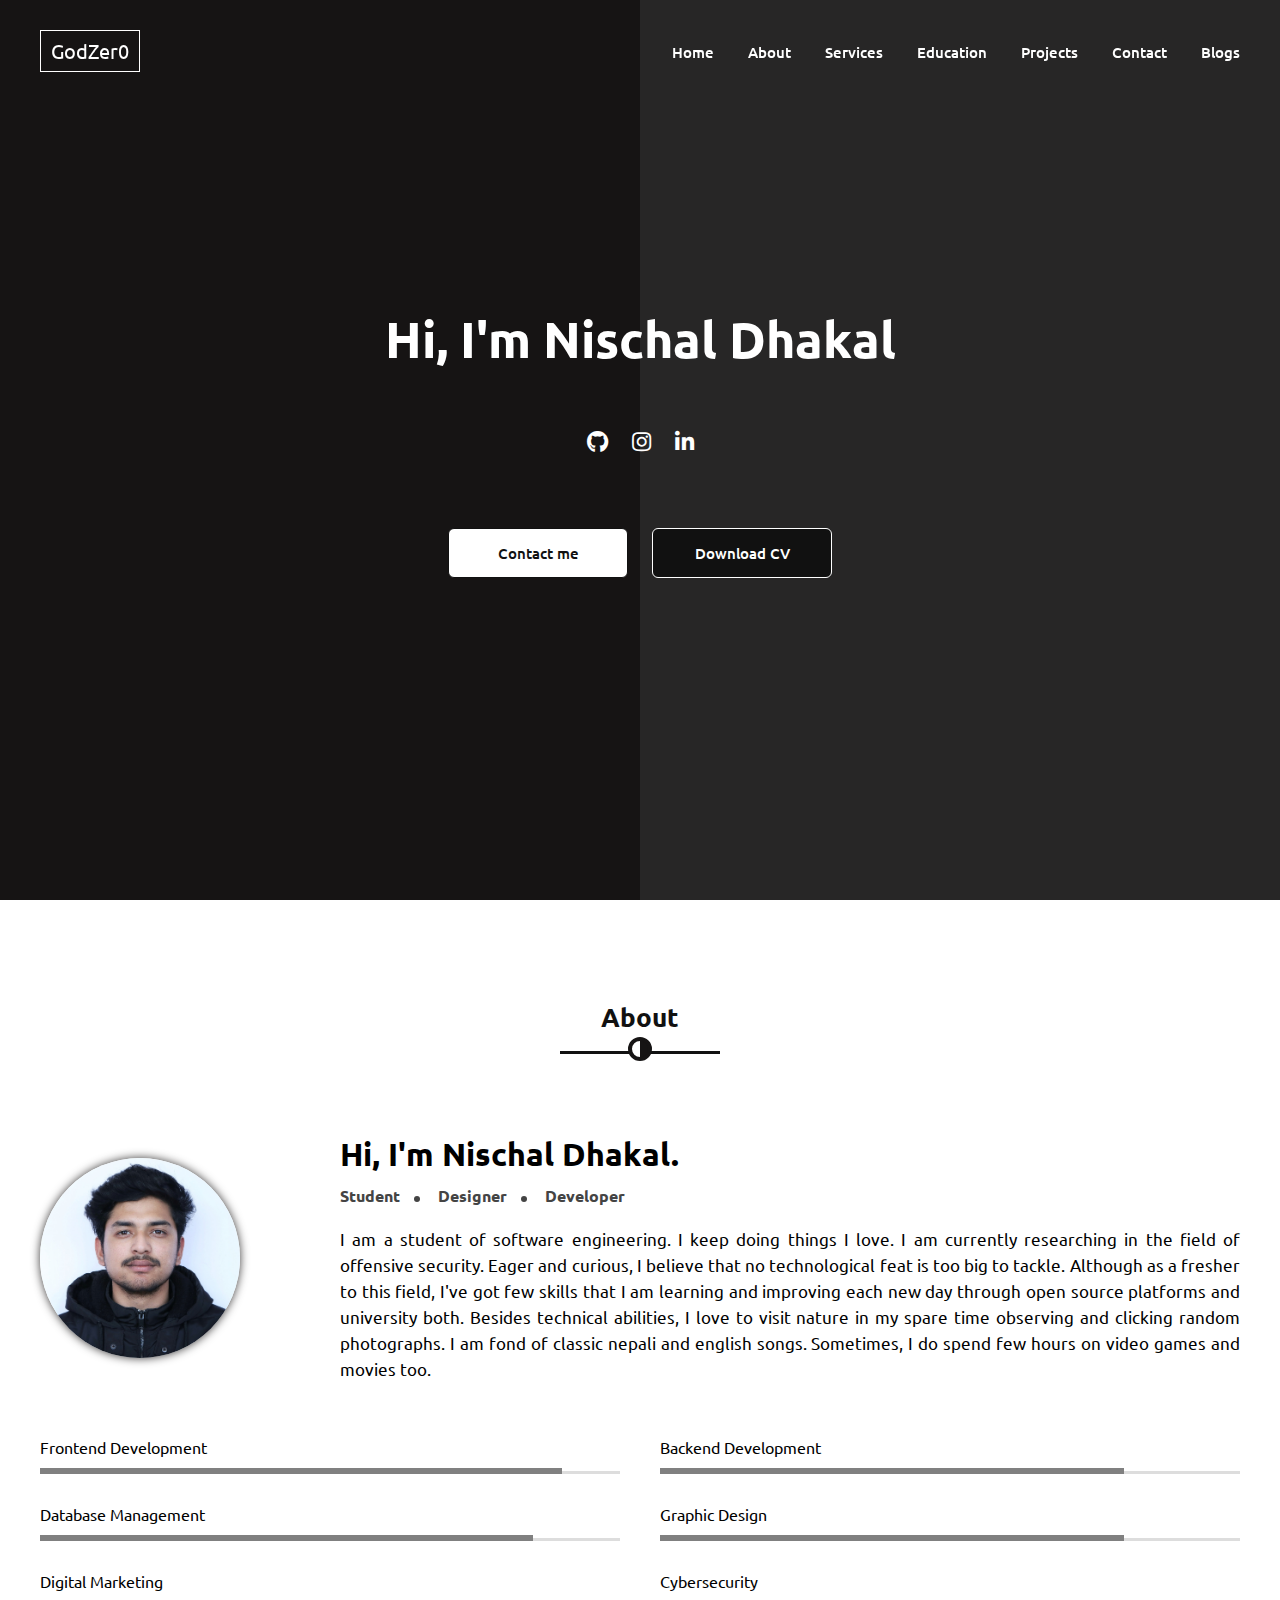
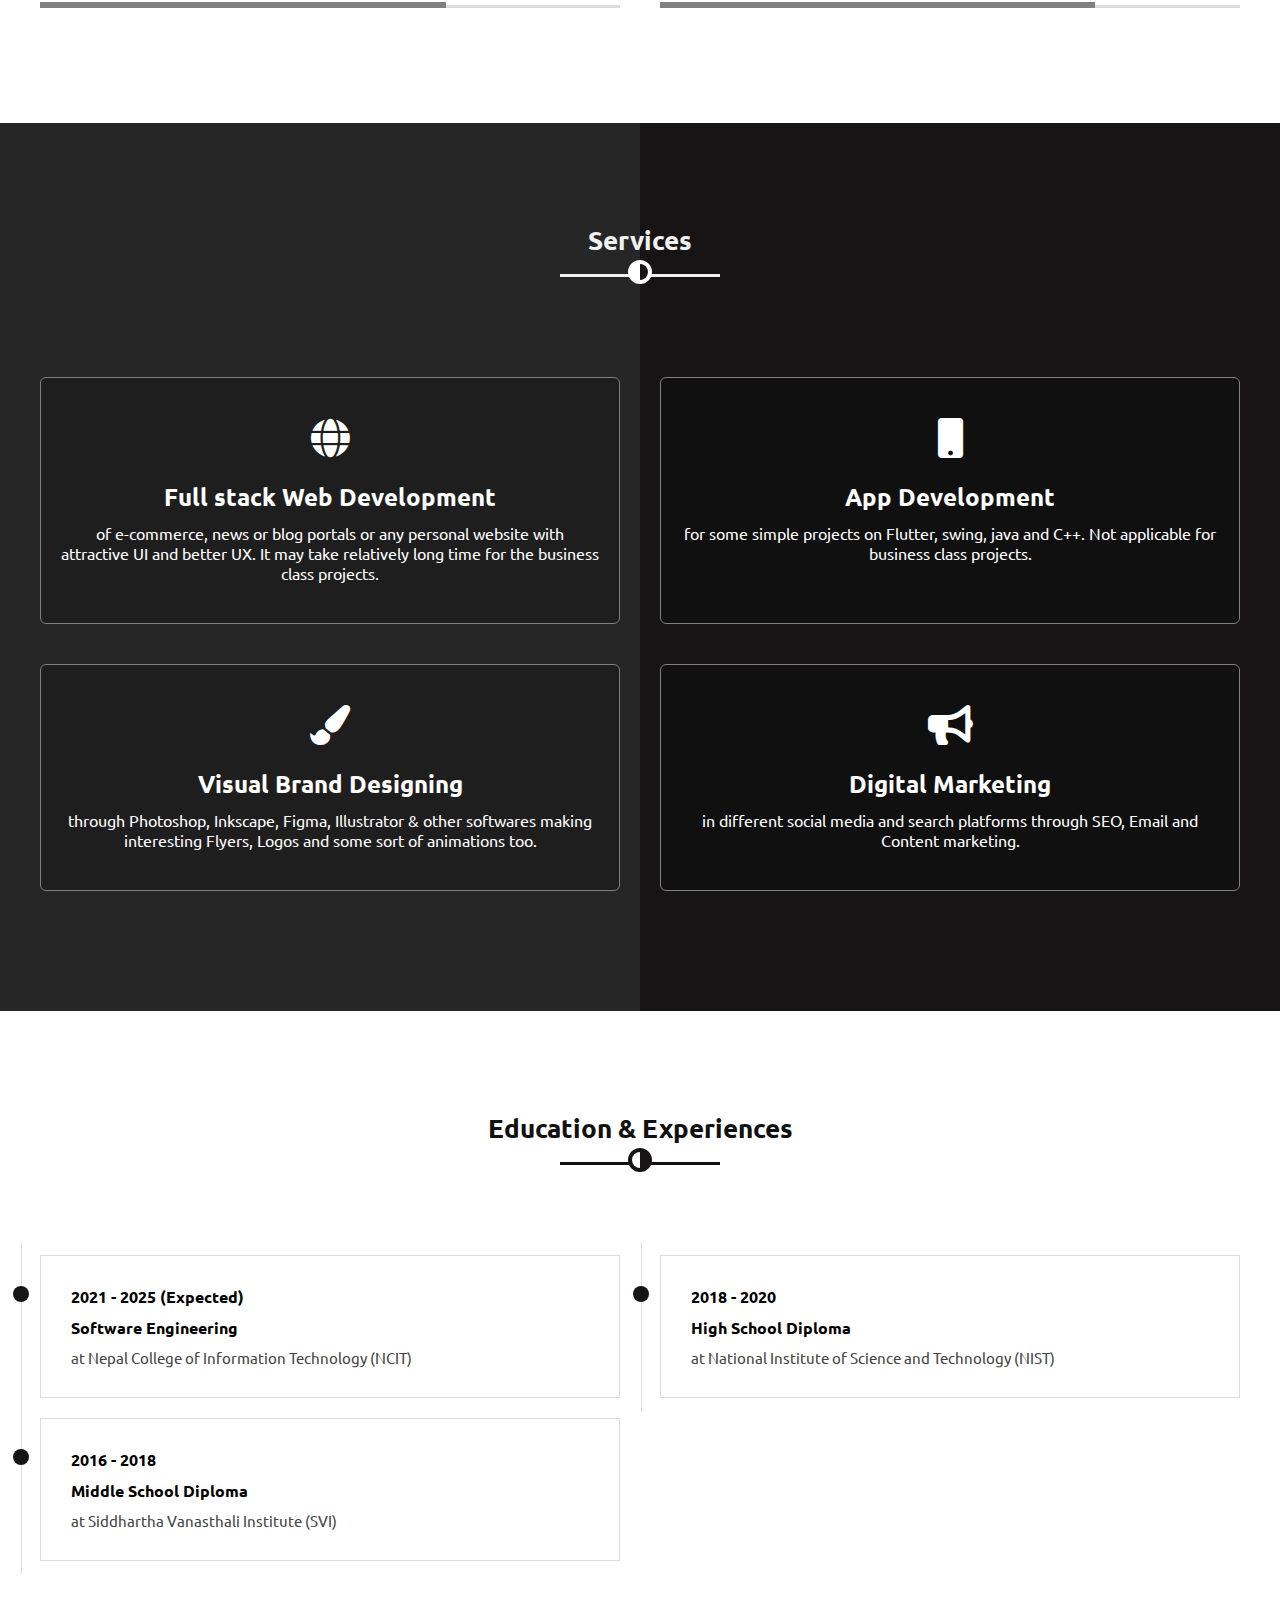
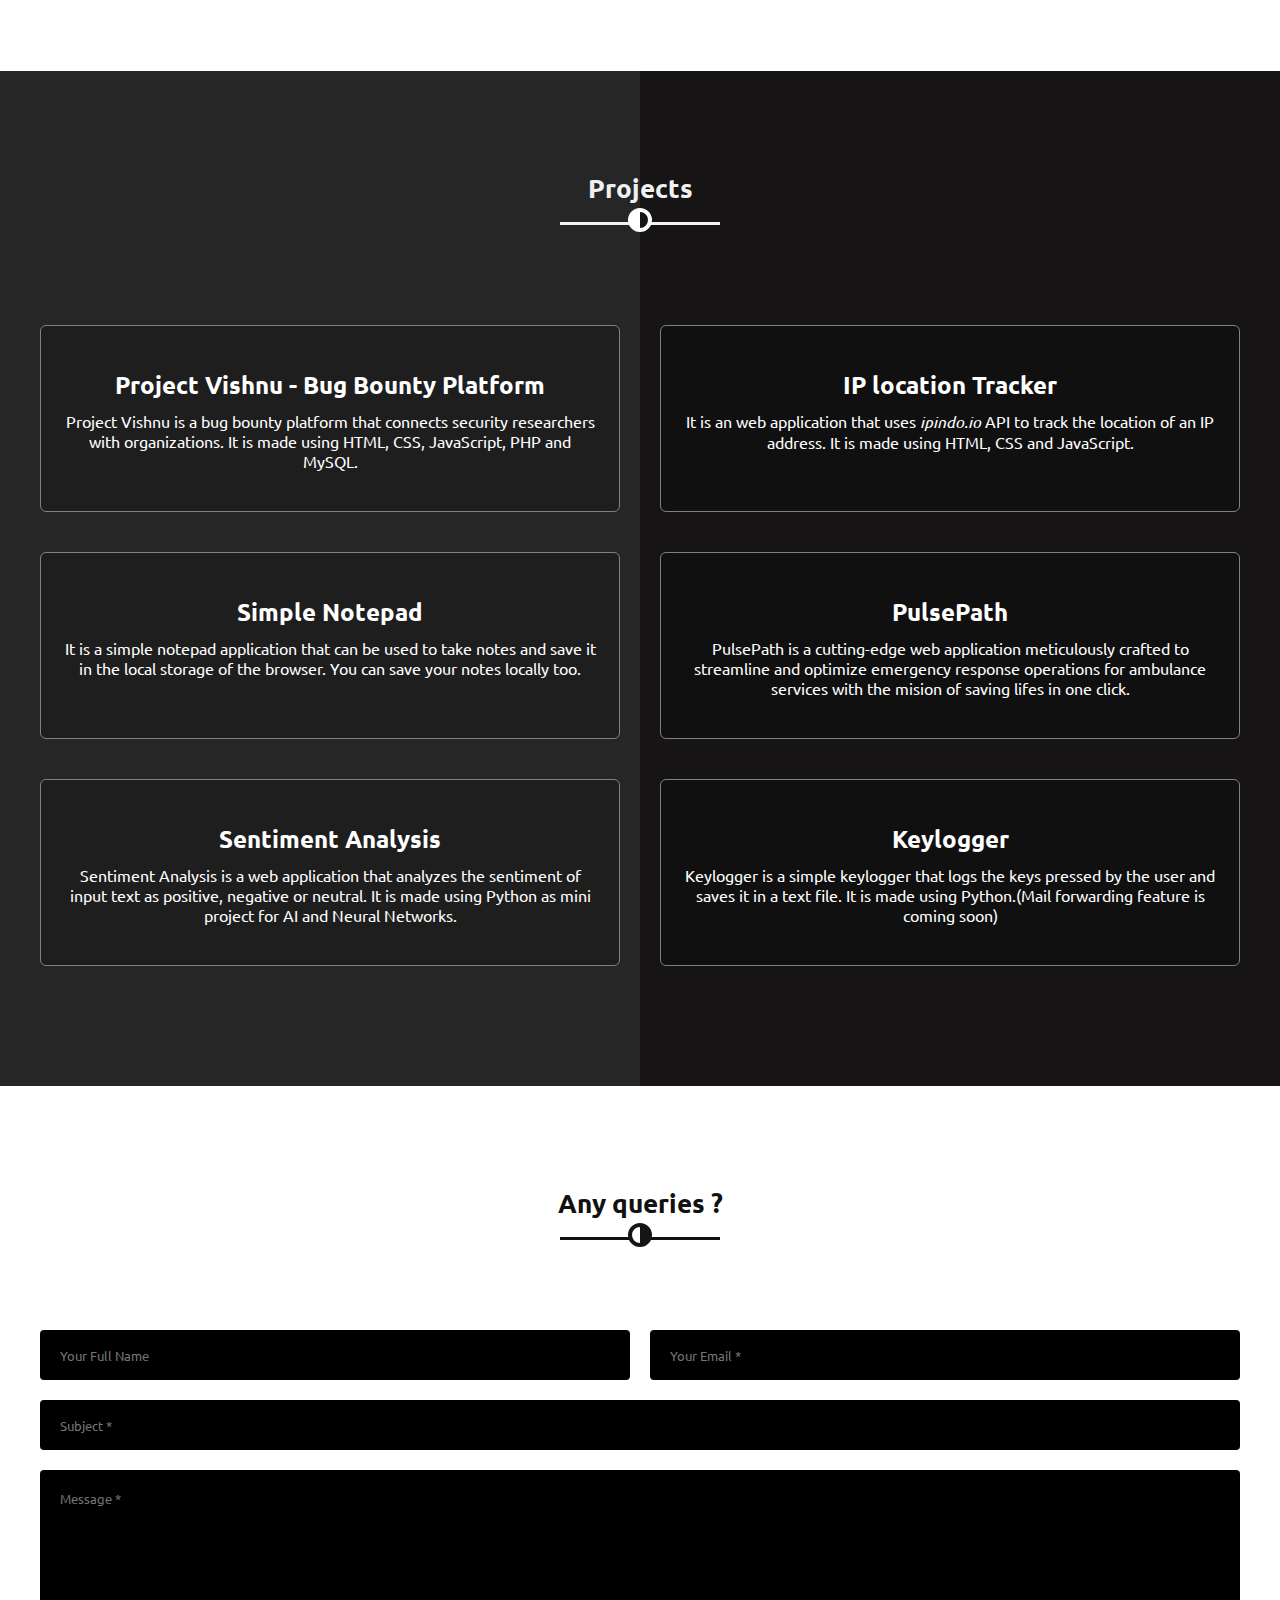
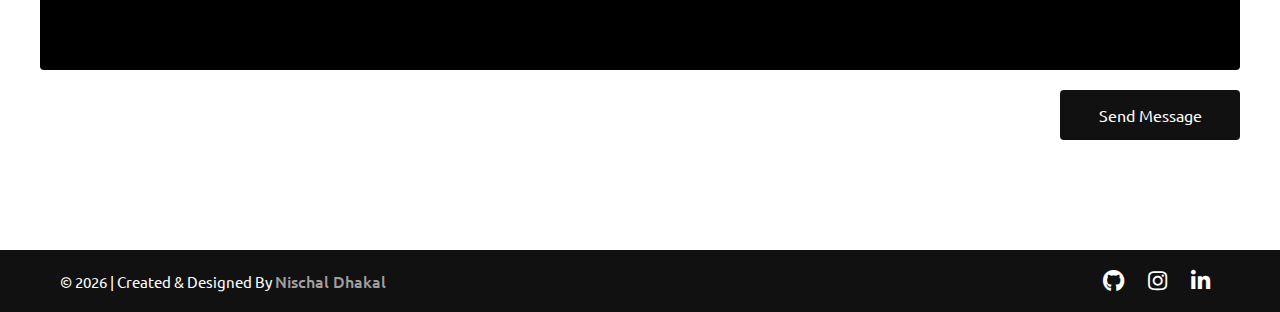
==== index.html @ 353b74c7 "GodZer0" ====
<!DOCTYPE html>
<html lang="en">
  <head>
    <meta charset="UTF-8" />
    <meta name="title" content="Nischal Dhakal" />
    <meta
      name="description"
      content="Nischal Dhakal is a student of software engineering. He is currently researching in the field of offensive security."
    />
    <meta
      name="keywords"
      content="Nischal Dhakal,nischal,Software engineer,cyberzify,GodZer0,NischalDhakal,NCIT,God Zer0, Godzero"
    />
    <meta name="viewport" content="width=device-width" />
    <meta property="og:url" content="nischaldhakal.com.np" />
    <meta property="og:title" content="Nischal Dhakal" />
    <meta
      property="og:description"
      content="Nischal Dhakal is a student of software engineering. He is currently researching in the field of offensive security."
    />
    <meta
      property="og:image"
      content="https://i.postimg.cc/VN4Kn283/Godzer01.png"
    />
    <meta
      property="og:image:secure_url"
      content="https://i.postimg.cc/VN4Kn283/Godzer01.png"
    />
    <meta property="og:image:alt" content="Nischal Dhakal" />
    <meta property="og:image:width" content="500" />
    <meta property="og:image:height" content="500" />
    <meta property="og:image:type" content="image/png" />
    <meta property="og:locale" content="en_US" />
    <meta property="og:site_name" content="Nischal Dhakal" />

    <title>Nischal Dhakal</title>
    <link rel="shortcut icon" href="images/logow-modified.png" />
    <link
      href="https://fonts.googleapis.com/css2?family=Ubuntu:ital,wght@0,300;0,400;0,500;0,700;1,300;1,400;1,500;1,700&amp;display=swap"
      rel="stylesheet"
    />
    <link rel="preconnect" href="https://fonts.googleapis.com" />
    <link rel="preconnect" href="https://fonts.googleapis.com" />
    <link rel="preconnect" href="https://fonts.googleapis.com" />
    <link
      rel="stylesheet"
      href="https://cdnjs.cloudflare.com/ajax/libs/font-awesome/5.13.1/css/all.min.css"
    />
    <link rel="stylesheet" href="css/style.css" />
    <script src="https://cdnjs.cloudflare.com/ajax/libs/jquery/3.5.1/jquery.min.js"></script>
    <script src="https://cdnjs.cloudflare.com/ajax/libs/jquery/2.1.3/jquery.min.js"></script>
    <script src="javascript/scripts.js"></script>
  </head>

  <body>
    <div class="preloader" id="preloader">
      <svg
        class="tea"
        width="37"
        height="48"
        viewbox="0 0 37 48"
        fill="none"
        xmlns="http://www.w3.org/2000/svg"
      >
        <path
          d="M27.0819 17H3.02508C1.91076 17 1.01376 17.9059 1.0485 19.0197C1.15761 22.5177 1.49703 29.7374 2.5 34C4.07125 40.6778 7.18553 44.8868 8.44856 46.3845C8.79051 46.79 9.29799 47 9.82843 47H20.0218C20.639 47 21.2193 46.7159 21.5659 46.2052C22.6765 44.5687 25.2312 40.4282 27.5 34C28.9757 29.8188 29.084 22.4043 29.0441 18.9156C29.0319 17.8436 28.1539 17 27.0819 17Z"
          stroke="var(--secondary)"
          stroke-width="2"
        ></path>
        <path
          d="M29 23.5C29 23.5 34.5 20.5 35.5 25.4999C36.0986 28.4926 34.2033 31.5383 32 32.8713C29.4555 34.4108 28 34 28 34"
          stroke="var(--secondary)"
          stroke-width="2"
        ></path>
        <path
          id="teabag"
          fill="var(--secondary)"
          fill-rule="evenodd"
          clip-rule="evenodd"
          d="M16 25V17H14V25H12C10.3431 25 9 26.3431 9 28V34C9 35.6569 10.3431 37 12 37H18C19.6569 37 21 35.6569 21 34V28C21 26.3431 19.6569 25 18 25H16ZM11 28C11 27.4477 11.4477 27 12 27H18C18.5523 27 19 27.4477 19 28V34C19 34.5523 18.5523 35 18 35H12C11.4477 35 11 34.5523 11 34V28Z"
        ></path>
        <path
          id="steamL"
          d="M17 1C17 1 17 4.5 14 6.5C11 8.5 11 12 11 12"
          stroke-width="2"
          stroke-linecap="round"
          stroke-linejoin="round"
          stroke="var(--secondary)"
        ></path>
        <path
          id="steamR"
          d="M21 6C21 6 21 8.22727 19 9.5C17 10.7727 17 13 17 13"
          stroke="var(--secondary)"
          stroke-width="2"
          stroke-linecap="round"
          stroke-linejoin="round"
        ></path>
      </svg>
      <p>Loading...</p>
    </div>
    <!-- Navbar -->
    <nav class="navbar primary">
      <div class="inner-width">
        <a href="/" class="logo"
          ><p title="This is some random name I use almost everywhere.">
            GodZer0
          </p></a
        >
        <button class="menu-toggler">
          <span></span>
          <span></span>
          <span></span>
        </button>
        <div class="navbar-menu">
          <a href="#home" title="Welcome section">Home</a>
          <a href="#about" title="Who I am ?">About</a>
          <a href="#services" title="What I do">Services</a>
          <a href="#education" title="Where did/do I study ?">Education</a>
          <a href="#projects" title="Projects I've done">Projects</a>
          <a href="#form" title="Contact/Message me">Contact</a>
          <a
            href="https://nischaldhakal.blogspot.com"
            target="_blank"
            id="blog"
            title="Blogs I do in my free time."
            >Blogs</a
          >
        </div>
      </div>
    </nav>
    <!-- Home -->
    <section id="home" class="primary">
      <div class="inner-width">
        <div class="content">
          <h1></h1>
          <div class="sm">
            <a
              href="https://www.github.com/DcodeNischal"
              target="_blank"
              rel="noopener noreferrer"
              class="fab fa-github"
              title="Github"
            ></a>
            <a
              href="https://www.instagram.com/_nischal_dhakal_"
              target="_blank"
              rel="noopener noreferrer"
              class="fab fa-instagram"
              title="Instagram"
            ></a>
            <a
              href="https://www.linkedin.com/in/nischaldhakal"
              target="_blank"
              rel="noopener noreferrer"
              class="fab fa-linkedin-in"
              title="Linkedin"
            ></a>
          </div>
          <div class="buttons">
            <a href="#contact">Contact me</a>
            <a href="resume.pdf" target="_blank" rel="noopener noreferrer"
              >Download CV</a
            >
          </div>
        </div>
      </div>
    </section>

    <!-- About -->
    <section id="about" class="primary">
      <div class="inner-width">
        <h1 class="section-title">About</h1>
        <div class="about-content">
          <img
            src="images/logome.jpg"
            alt=""
            class="about-pic"
            id="about-pic"
          />
          <div class="about-text">
            <h1>Hi, I'm Nischal Dhakal.</h1>
            <h3>
              <span>Student</span>
              <span>Designer</span>
              <span>Developer</span>
            </h3>
            <p>
              I am a student of software engineering. I keep doing things I
              love. I am currently researching in the field of offensive
              security. Eager and curious, I believe that no technological feat
              is too big to tackle. Although as a fresher to this field, I've
              got few skills that I am learning and improving each new day
              through open source platforms and university both. Besides
              technical abilities, I love to visit nature in my spare time
              observing and clicking random photographs. I am fond of classic
              nepali and english songs. Sometimes, I do spend few hours on video
              games and movies too.
            </p>
          </div>
        </div>
        <div class="skills">
          <div class="skill">
            <div class="skill-info">
              <span>
                <!-- Frontend Development -->
                Frontend Development
              </span>
            </div>
            <div class="skill-bar frontend"></div>
          </div>

          <div class="skill">
            <div class="skill-info">
              <span>
                <!-- Backend Development -->
                Backend Development
              </span>
            </div>
            <div class="skill-bar backend"></div>
          </div>

          <div class="skill">
            <div class="skill-info">
              <span>
                <!-- Database Management -->
                Database Management
              </span>
            </div>
            <div class="skill-bar database"></div>
          </div>

          <div class="skill">
            <div class="skill-info">
              <span>
                <!-- Graphic Desin with logos -->
                Graphic Design
              </span>
            </div>
            <div class="skill-bar design"></div>
          </div>

          <div class="skill">
            <div class="skill-info">
              <span>
                <!-- Digital Marketing -->
                Digital Marketing
              </span>
            </div>
            <div class="skill-bar marketing"></div>
          </div>

          <div class="skill">
            <div class="skill-info">
              <span>
                <!-- Cybersecurity -->
                Cybersecurity
              </span>
            </div>
            <div class="skill-bar cybersecurity"></div>
          </div>
        </div>
      </div>
    </section>

    <!-- Services -->
    <section id="services" class="dark secondary">
      <div class="inner-width">
        <h1 class="section-title">Services</h1>
        <div class="services">
          <div class="service">
            <i class="icon fas fa-globe"></i>
            <h4>Full stack Web Development</h4>
            <p>
              of e-commerce, news or blog portals or any personal website with
              attractive UI and better UX. It may take relatively long time for
              the business class projects.
            </p>
          </div>

          <div class="service">
            <i class="icon fas fa-mobile"></i>
            <h4>App Development</h4>
            <p>
              for some simple projects on Flutter, swing, java and C++. Not
              applicable for business class projects.
            </p>
          </div>

          <div class="service">
            <i class="icon fas fa-paint-brush"></i>
            <h4>Visual Brand Designing</h4>
            <p>
              through Photoshop, Inkscape, Figma, Illustrator &amp; other
              softwares making interesting Flyers, Logos and some sort of
              animations too.
            </p>
          </div>

          <div class="service">
            <i class="icon fas fa-bullhorn"></i>
            <h4>Digital Marketing</h4>
            <p>
              in different social media and search platforms through SEO, Email
              and Content marketing.
            </p>
          </div>
        </div>
      </div>
    </section>

    <!-- Education -->
    <section id="education" class="primary">
      <div class="inner-width">
        <h1 class="section-title">Education &amp; Experiences</h1>
        <div class="time-line">
          <div class="block">
            <h4>2021 - 2025 (Expected)</h4>
            <h3>Software Engineering</h3>
            <p>at Nepal College of Information Technology (NCIT)</p>
          </div>

          <div class="block">
            <h4>2018 - 2020</h4>
            <h3>High School Diploma</h3>
            <p>at National Institute of Science and Technology (NIST)</p>
          </div>

          <div class="block">
            <h4>2016 - 2018</h4>
            <h3>Middle School Diploma</h3>
            <p>at Siddhartha Vanasthali Institute (SVI)</p>
          </div>
        </div>
      </div>
    </section>

    <!-- Projects -->
    <section id="projects" class="dark secondary">
      <div class="inner-width">
        <h1 class="section-title">Projects</h1>
        <div class="services">
          <a
            class="service"
            href="https://github.com/Dcodenischal/ProjectVishnu/"
            rel="noopener noreferrer"
            target="_blank"
          >
            <h4>Project Vishnu - Bug Bounty Platform</h4>
            <p>
              Project Vishnu is a bug bounty platform that connects security
              researchers with organizations. It is made using HTML, CSS,
              JavaScript, PHP and MySQL.
            </p>
          </a>

          <a
            class="service"
            href="Projects/IPaddressFinder/index.html"
            rel="noopener noreferrer"
            target="_blank"
          >
            <h4>IP location Tracker</h4>
            <p>
              It is an web application that uses <i>ipindo.io</i> API to track
              the location of an IP address. It is made using HTML, CSS and
              JavaScript.
            </p>
          </a>

          <a
            class="service"
            href="Projects/notepad/index.html"
            rel="noopener noreferrer"
            target="_blank"
          >
            <h4>Simple Notepad</h4>
            <p>
              It is a simple notepad application that can be used to take notes
              and save it in the local storage of the browser. You can save your
              notes locally too.
            </p>
          </a>

          <a
            class="service"
            href="https://github.com/Dcodenischal/PulsePath/"
            rel="noopener noreferrer"
            target="_blank"
          >
            <h4>PulsePath</h4>
            <p>
              PulsePath is a cutting-edge web application meticulously crafted
              to streamline and optimize emergency response operations for
              ambulance services with the mision of saving lifes in one click.
            </p>
          </a>

          <a
            class="service"
            href="https://github.com/Dcodenischal/AI-MiniProject/"
            rel="noopener noreferrer"
            target="_blank"
          >
            <h4>Sentiment Analysis</h4>
            <p>
              Sentiment Analysis is a web application that analyzes the
              sentiment of input text as positive, negative or neutral. It is
              made using Python as mini project for AI and Neural Networks.
            </p>
          </a>

          <a
            class="service"
            href="https://github.com/Dcodenischal/keylogger/"
            rel="noopener noreferrer"
            target="_blank"
          >
            <h4>Keylogger</h4>
            <p>
              Keylogger is a simple keylogger that logs the keys pressed by the
              user and saves it in a text file. It is made using Python.(Mail
              forwarding feature is coming soon)
            </p>
          </a>
        </div>
      </div>
    </section>

    <!-- Form -->
    <section id="form" class="primary">
      <div class="inner-width">
        <h1 class="section-title">Any queries ?</h1>
        <form class="contact-form" method="post">
          <input
            type="text"
            id="name"
            name="name"
            class="nameZone"
            placeholder="Your Full Name"
          />
          <input
            type="email"
            id="email"
            name="email"
            class="emailZone"
            placeholder="Your Email *"
            required
          />
          <input
            type="text"
            id="subject"
            name="subject"
            class="subjectZone"
            placeholder="Subject *"
            required
          />
          <textarea
            class="messageZone"
            id="message"
            name="message"
            placeholder="Message *"
            required
          ></textarea>
          <!-- Submitting.... -->
          <div id="submitting" style="color: black; display: none">
            🔄 Submitting...
          </div>
          <!-- success message -->
          <div id="success-message" style="color: green; display: none">
            ✅ Sent Successful
          </div>
          <!-- error message -->
          <div id="error-message" style="color: red; display: none">
            ❌ Something went wrong`
          </div>
          <input type="submit" value="Send Message" class="btn" />
          <input
            type="hidden"
            name="_next"
            value="https://nischaldhakal.com.np"
          />
        </form>
      </div>
    </section>

    <!-- Footer -->
    <footer>
      <div class="inner-width">
        <div class="copyright">
          &copy; <span id="year"></span> | Created &amp; Designed By
          <a href="mailto:dnischal11@gmail.com?subject=Website Email"
            >Nischal Dhakal</a
          >
        </div>
        <div class="sm">
          <a
            href="https://www.github.com/DcodeNischal"
            target="_blank"
            rel="noopener noreferrer"
            class="fab fa-github"
            title="Github"
          ></a>
          <a
            href="https://www.instagram.com/_nischal_dhakal_"
            target="_blank"
            rel="noopener noreferrer"
            class="fab fa-instagram"
            title="Instagram"
          ></a>
          <a
            href="https://www.linkedin.com/in/nischaldhakal"
            target="_blank"
            rel="noopener noreferrer"
            class="fab fa-linkedin-in"
            title="Linkedin"
          ></a>
        </div>
      </div>
    </footer>

    <!-- Go Top button -->
    <button class="goTop fas fa-arrow-up"></button>

    <!-- Google tags -->
    <!-- Google tag (gtag.js) -->
    <script
      async
      src="https://www.googletagmanager.com/gtag/js?id=G-YP56M1P9J8"
    ></script>
    <script>
      // find current year
      document.getElementById("year").innerHTML = new Date().getFullYear();

      //use ajax to submit form https://formsubmit.co/ajax/2c0ff9022327706cd6181c8fafa99eb6/
      $(".contact-form").submit(function (e) {
        e.preventDefault();
        var form = $(this);
        var formdata = form.serialize();
        // hide all messages
        $("#success-message").css("display", "none");
        $("#error-message").css("display", "none");
        // show submitting message
        $("#submitting").css("display", "block");
        $.ajax({
          type: "POST",
          url: "https://formsubmit.co/ajax/2c0ff9022327706cd6181c8fafa99eb6",
          data: formdata,
          success: function () {
            $("#submitting").css("display", "none");
            $("#success-message").css("display", "block");
            form.trigger("reset");
          },
          error: function () {
            $("#error-message").css("display", "block");
          },
        });
      });
    </script>
  </body>
</html>
---- css/style.css ----
:root {
  --primary: #111;
  --secondary: #fff;
}

* {
  margin: 0;
  padding: 0;
  font-family: "Ubuntu", sans-serif;
  box-sizing: border-box;
}

html {
  scroll-behavior: smooth;
}

::selection {
  background-color: var(--primary);
  color: var(--secondary);
}

html::-webkit-scrollbar {
  display: none;
}

/* Preloader */
.preloader {
  position: fixed;
  top: 0;
  left: 0;
  width: 100%;
  height: 100%;
  background-color: var(--primary);
  display: flex;
  align-items: center;
  justify-content: center;
  flex-direction: column;
  gap: 20px;
  z-index: 9999;
  color: var(--secondary);
}
svg.tea {
  --secondary: #ffffff;
}
svg.tea #teabag {
  transform-origin: top center;
  transform: rotate(3deg);
  animation: swing 3s infinite;
}
svg.tea #steamL {
  stroke-dasharray: 13;
  stroke-dashoffset: 13;
  animation: steamLarge 3s infinite;
}
svg.tea #steamR {
  stroke-dasharray: 9;
  stroke-dashoffset: 9;
  animation: steamSmall 2s infinite;
}
@-moz-keyframes swing {
  50% {
    transform: rotate(-3deg);
  }
}
@-webkit-keyframes swing {
  50% {
    transform: rotate(-3deg);
  }
}
@-o-keyframes swing {
  50% {
    transform: rotate(-3deg);
  }
}
@keyframes swing {
  50% {
    transform: rotate(-3deg);
  }
}
@-moz-keyframes steamLarge {
  0% {
    stroke-dashoffset: 13;
    opacity: 0.6;
  }
  100% {
    stroke-dashoffset: 39;
    opacity: 0;
  }
}
@-webkit-keyframes steamLarge {
  0% {
    stroke-dashoffset: 13;
    opacity: 0.6;
  }
  100% {
    stroke-dashoffset: 39;
    opacity: 0;
  }
}
@-o-keyframes steamLarge {
  0% {
    stroke-dashoffset: 13;
    opacity: 0.6;
  }
  100% {
    stroke-dashoffset: 39;
    opacity: 0;
  }
}
@keyframes steamLarge {
  0% {
    stroke-dashoffset: 13;
    opacity: 0.6;
  }
  100% {
    stroke-dashoffset: 39;
    opacity: 0;
  }
}
@-moz-keyframes steamSmall {
  10% {
    stroke-dashoffset: 9;
    opacity: 0.6;
  }
  80% {
    stroke-dashoffset: 27;
    opacity: 0;
  }
  100% {
    stroke-dashoffset: 27;
    opacity: 0;
  }
}
@-webkit-keyframes steamSmall {
  10% {
    stroke-dashoffset: 9;
    opacity: 0.6;
  }
  80% {
    stroke-dashoffset: 27;
    opacity: 0;
  }
  100% {
    stroke-dashoffset: 27;
    opacity: 0;
  }
}
@-o-keyframes steamSmall {
  10% {
    stroke-dashoffset: 9;
    opacity: 0.6;
  }
  80% {
    stroke-dashoffset: 27;
    opacity: 0;
  }
  100% {
    stroke-dashoffset: 27;
    opacity: 0;
  }
}
@keyframes steamSmall {
  10% {
    stroke-dashoffset: 9;
    opacity: 0.6;
  }
  80% {
    stroke-dashoffset: 27;
    opacity: 0;
  }
  100% {
    stroke-dashoffset: 27;
    opacity: 0;
  }
}

/* Change mouse cursor */

body {
  cursor: url("images/logome.jpg"), auto;
}

/* Navbar */

.navbar {
  position: fixed;
  background-color: transparent;
  width: 100%;
  padding: 30px 0;
  top: 0;
  z-index: 999;
  transition: 0.3s linear;
}

.inner-width {
  max-width: 1300px;
  margin: auto;
  padding: 0 40px;
}

.navbar .inner-width {
  display: flex;
  align-items: center;
  justify-content: space-between;
}

.logo {
  height: 80%;
  background-size: cover;
  transition: 0.2s;
  text-decoration: none;
  color: var(--secondary);
  font-family: monospace;
  font-size: 20px;
  border: 1px solid var(--secondary);
  padding: 7px 10px;
  display: flex;
  align-items: center;
}

.menu-toggler {
  background: none;
  width: 30px;
  border: none;
  cursor: pointer;
  position: relative;
  outline: none;
  z-index: 999;
  display: none;
}

.menu-toggler span {
  display: block;
  height: 3px;
  background-color: var(--secondary);
  margin: 6px 0;
  position: relative;
  transition: 0.3s linear;
}

.navbar-menu a {
  color: var(--secondary);
  font-size: 15px;
  font-weight: 500;
  margin-left: 30px;
  transition: 0.2s linear;
  text-decoration: none;
}

.sticky {
  background-color: var(--secondary);
  padding: 0px 0;
  box-shadow: 0 0 10px #383636;
  border-bottom: 1px solid #808080;
}

.sticky .logo {
  color: var(--primary);
  border: 1px solid var(--primary);
  margin: 10px 0px;
}

.sticky .navbar-menu a {
  color: var(--primary);
}

.sticky .menu-toggler span {
  background-color: var(--primary);
}

#home {
  height: 100vh;
  min-height: 500px;
  background: linear-gradient(
    to left,
    rgb(39, 38, 38) 50%,
    rgb(22, 20, 20) 50%
  );
}

#home .inner-width {
  display: flex;
  align-items: center;
  justify-content: center;
  height: 100%;
  text-align: center;
}

#home .content {
  width: 100%;
  color: var(--secondary);
}

#home .content h1 {
  font-size: 50px;
  margin-bottom: 60px;
}

#home .content h1::after {
  content: "Hi, I'm Nischal Dhakal";
  animation: lala 10s linear infinite;
}
@keyframes lala {
  20% {
    content: " I'm a Student";
  }
  40% {
    content: " I'm a Developer";
  }
  60% {
    content: " I'm a Designer";
  }
  80% {
    content: " I'm a Blogger";
  }
}

.sm a {
  color: var(--secondary);
  font-size: 22px;
  margin: 0 10px;
  transition: 0.2s linear;
  text-decoration: solid;
}

.sm a:hover {
  color: #808080;
  transform: scale(1.12);
}

#home .buttons {
  margin-top: 60px;
}

#home .buttons a {
  display: inline-block;
  margin: 15px 10px;
  color: var(--secondary);
  font-size: 15px;
  font-weight: 500;
  width: 180px;
  border: 1px solid;
  padding: 14px 0;
  border-radius: 6px;
  transition: 0.2s ease-in-out;
  text-decoration: none;
  background-color: rgb(0, 0, 0, 0.2);
}

#home .buttons a:nth-child(1) {
  background-color: var(--secondary);
  color: var(--primary);
}

#home .buttons a:nth-child(2) {
  background-color: var(--primary);
  color: var(--secondary);
}

#home .buttons a:nth-child(1):hover {
  background-color: var(--primary);
  color: var(--secondary);
  transition: 0.7s ease-in-out;
}

#home .buttons a:nth-child(2):hover {
  background-color: var(--secondary);
  color: var(--primary);
  transition: 0.7s ease-in-out;
}

section {
  padding: 100px 0;
  background-color: rgb(255, 255, 255);
}

.section-title {
  text-align: center;
  margin-bottom: 80px;
  position: relative;
  font-size: 26px;
  padding-bottom: 20px;
  color: var(--primary);
}

.section-title::before {
  content: "";
  position: absolute;
  width: 160px;
  height: 3px;
  background-color: var(--primary);
  bottom: 0;
  left: calc(50% - 80px);
}

.section-title::after {
  content: "";
  position: absolute;
  width: 16px;
  height: 16px;
  background: linear-gradient(
    to right,
    rgb(255, 255, 255) 50%,
    rgb(22, 20, 20) 50%
  );
  border: 4px solid rgb(22, 20, 20);
  left: calc(50% - 12px);
  bottom: -7px;
  border-radius: 50%;
  animation: rolling-ball 6s linear infinite;
}

/* make animation of a rolling ball */
@keyframes rolling-ball {
  0% {
    transform: translateX(0px) rotate(0deg);
  }
  25% {
    transform: translateX(60px) rotate(360deg);
  }
  75% {
    transform: translateX(-60px) rotate(-180deg);
  }
  100% {
    transform: translateX(0px) rotate(360deg);
  }
}

.about-content {
  display: flex;
  align-items: center;
  flex-wrap: wrap;
}

.about-pic {
  width: 200px;
  border-radius: 50%;
  overflow: hidden;
  margin-right: 100px;
  transition: 2s;
  box-shadow: 0 0 10px #383636;
}

.about-text {
  flex: 1;
}

.about-text a {
  font-family: monospace bold;
  font-weight: 700;
  color: var(--primary);
}

.about-text h3 {
  margin: 10px 0;
  color: #444;
  font-size: 16px;
}

.about-text h3 span:nth-child(1):after,
.about-text h3 span:nth-child(2):after {
  content: "";
  width: 6px;
  height: 6px;
  background-color: #444;
  display: inline-block;
  border-radius: 50%;
  margin: 0 14px;
}

.about-text p {
  font-size: 17px;
  text-align: justify;
  line-height: 26px;
  margin-top: 20px;
}

.skills {
  margin-top: 40px;
  display: flex;
  justify-content: space-between;
  flex-wrap: wrap;
}

.skill {
  width: calc(50% - 20px);
  margin: 15px 0;
}

.skill-info {
  display: flex;
  justify-content: space-between;
}

.skill-bar {
  height: 3px;
  background-color: #ddd;
  margin-top: 14px;
  position: relative;
}

.skill-bar::after {
  content: "";
  position: absolute;
  height: 6px;
  background-color: #808080;
  bottom: 0;
}

.frontend:after {
  width: 90%;
}

.backend:after {
  width: 80%;
}

.database:after {
  width: 85%;
}

.design:after {
  width: 80%;
}

.marketing:after {
  width: 70%;
}

.cybersecurity:after {
  width: 75%;
}

section.dark {
  background: linear-gradient(
    to right,
    rgb(39, 38, 38) 50%,
    rgb(22, 20, 20) 50%
  );
}

section.dark .section-title {
  color: #f1f1f1;
}

section.dark .section-title::before {
  background-color: #f1f1f1;
}

section.dark .section-title::after {
  border: 4px solid var(--secondary);
  background: linear-gradient(
    to right,
    rgb(255, 255, 255) 50%,
    rgb(22, 20, 20) 50%
  );
}

.services {
  display: flex;
  justify-content: space-between;
  flex-wrap: wrap;
}

.service {
  width: calc(50% - 20px);
  text-align: center;
  border: 1px solid #808080;
  border-radius: 6px;
  margin: 20px 0;
  padding: 40px 20px;
  color: var(--secondary);
  cursor: pointer;
  transition: 0.3s linear;
  background-color: rgb(0, 0, 0, 0.2);
}

.service .icon {
  color: var(--secondary);
  font-size: 40px;
  margin-bottom: 20px;
  transition: 0.3s linear;
}

.service h4 {
  font-size: 24px;
  margin-top: 3px;
  margin-bottom: 10px;
}

.service:hover {
  transform: scale(0.95);
}

.service:hover .icon {
  color: var(--secondary);
}

.time-line {
  display: flex;
  justify-content: space-between;
  flex-wrap: wrap;
}

.block {
  width: calc(50% - 20px);
  background-color: var(--secondary);
  border: 1px solid #ddd;
  margin: 10px 0;
  padding: 30px;
  position: relative;
  transition: 0.5s;
}

.block::before {
  content: "";
  position: absolute;
  width: 1px;
  height: 120%;
  background-color: #ddd;
  left: -20px;
  top: 50%;
  transform: translateY(-50%);
}

.block::after {
  content: "";
  position: absolute;
  width: 16px;
  height: 16px;
  background-color: rgb(22, 20, 20);
  left: -28px;
  top: 30px;
  border-radius: 50%;
}

.block h3 {
  font-size: 16px;
  margin: 10px 0;
}

.block p {
  font-size: 15px;
  color: #444;
}

#projects a {
  text-decoration: none;
  color: var(--secondary);
}

.contact-form {
  display: flex;
  justify-content: space-between;
  flex-wrap: wrap;
}

.contact-form input,
.contact-form textarea {
  width: 100%;
  height: 50px;
  margin: 10px 0;
  background-color: #000000;
  border: none;
  outline: none;
  padding: 20px;
  border-radius: 4px;
  color: rgb(255, 255, 255);
}

.contact-form input:active,
.contact-form input:focus,
.contact-form textarea:active,
.contact-form textarea:focus {
  border: 2px solid #808080;
  transition: 0.2s;
}

.nameZone,
.emailZone {
  max-width: calc(50% - 10px);
}

.messageZone {
  min-height: 200px;
  resize: none;
}

.contact-form .btn {
  width: 180px;
  background-color: var(--primary);
  color: var(--secondary);
  font-size: 16px;
  border: none;
  padding: 0;
  margin-left: auto;
  cursor: pointer;
  transition: 0.3s linear;
}

.contact-form .btn:hover {
  background-color: #b1aeae;
  color: #000;
}

footer {
  color: var(--primary);
  padding: 20px;
  text-align: center;
  background: var(--primary);
  height: fit-content;
}

footer .inner-width {
  display: flex;
  align-items: center;
  justify-content: space-between;
}

footer .sm a {
  color: var(--secondary);
  font-size: 22px;
  margin: 0 10px;
  transition: 0.2s linear;
  text-decoration: none;
}

.copyright {
  font-size: 15px;
  color: var(--secondary);
}

.copyright a {
  font-size: 16px;
  color: rgb(161, 159, 158);
  font-weight: 500;
  text-decoration: none;
}

.goTop {
  position: fixed;
  z-index: 999;
  bottom: 40px;
  right: 40px;
  width: 40px;
  height: 40px;
  background-color: #808080;
  border: none;
  border-radius: 6px;
  cursor: pointer;
  color: var(--secondary);
  outline: none;
  display: none;
}

@media screen and (max-width: 980px) {
  .menu-toggler {
    display: block;
  }

  .navbar-menu {
    position: fixed;
    height: 100vh;
    width: 100%;
    background-color: #353b48;
    top: 0;
    right: -100%;
    max-width: 300px;
    padding: 80px 50px;
    transition: 0.3s linear;
  }

  .navbar-menu a {
    display: block;
    font-size: 30px;
    margin: 30px 0;
  }

  .sticky .navbar-menu {
    background-color: #f1f1f1;
  }

  .navbar-menu.active {
    right: 0;
  }

  .menu-toggler.active span:nth-child(1) {
    transform: rotate(-45deg);
    top: 4px;
  }

  .menu-toggler.active span:nth-child(2) {
    opacity: 0;
  }

  .menu-toggler.active span:nth-child(3) {
    transform: rotate(45deg);
    bottom: 14px;
  }

  .inner-width {
    max-width: 800px;
  }

  .about-pic {
    margin: 0 auto 60px;
  }

  .about-text {
    flex: 100%;
    text-align: center;
  }

  .project {
    width: 100%;
  }

  .contact-info {
    flex-direction: column;
    align-items: center;
    gap: 25px;
  }

  .contact-info .item {
    width: 80%;
    height: 160px;
    background-color: rgb(0, 0, 0, 0.2);
    color: var(--secondary);
    text-align: center;
    border-radius: 1px;
    cursor: pointer;
    transition: 0.3s linear;
    text-decoration: none;
  }

  .time-line {
    flex-direction: column;
    align-items: center;
    gap: 25px;
    padding: 20px;
  }

  .block {
    width: 100%;
  }

  footer .inner-width {
    flex-direction: column;
    align-items: center;
    gap: 25px;
  }

  @media screen and (max-width: 600px) {
    .inner-width {
      padding: 0 20px;
    }
  }

  .skill {
    width: 100%;
  }

  .services,
  .project {
    height: auto;
  }

  .service,
  .project {
    width: 100%;
  }
  .nameZone,
  .emailZone {
    max-width: 100%;
  }
}
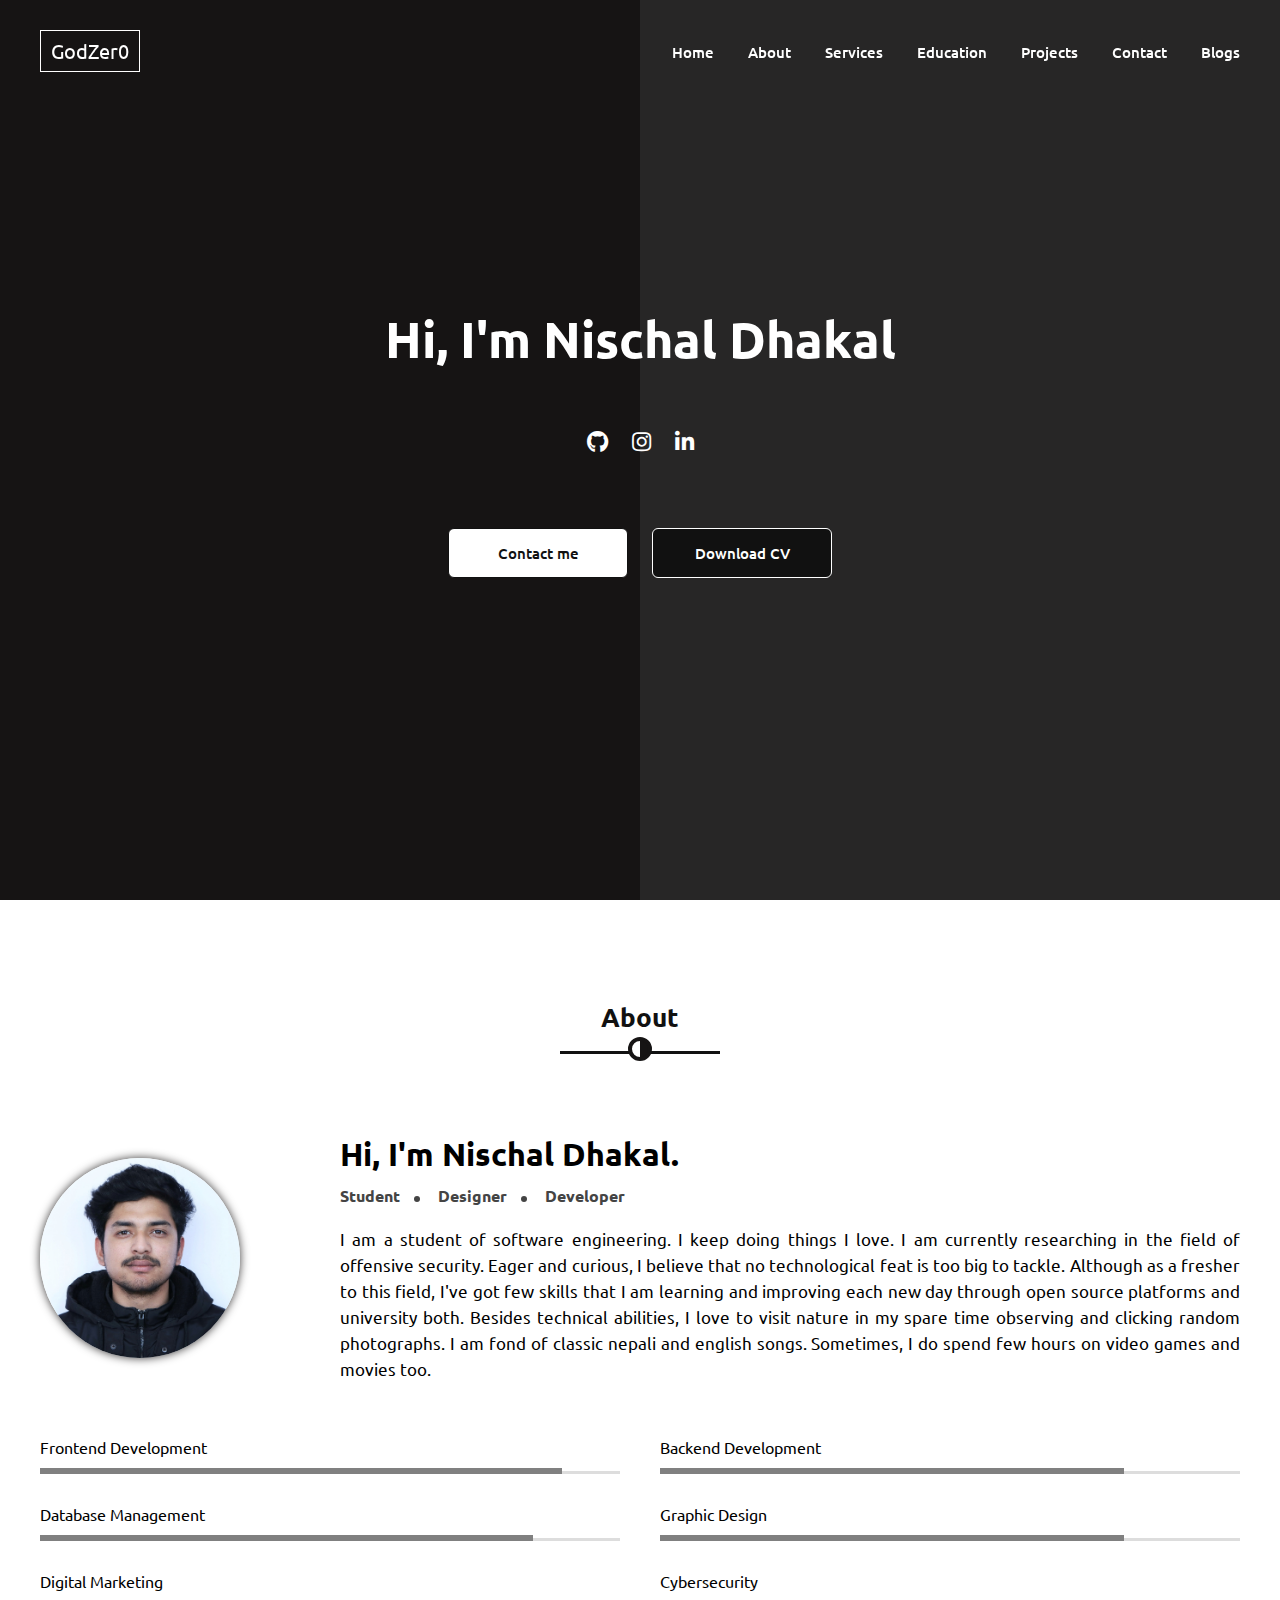
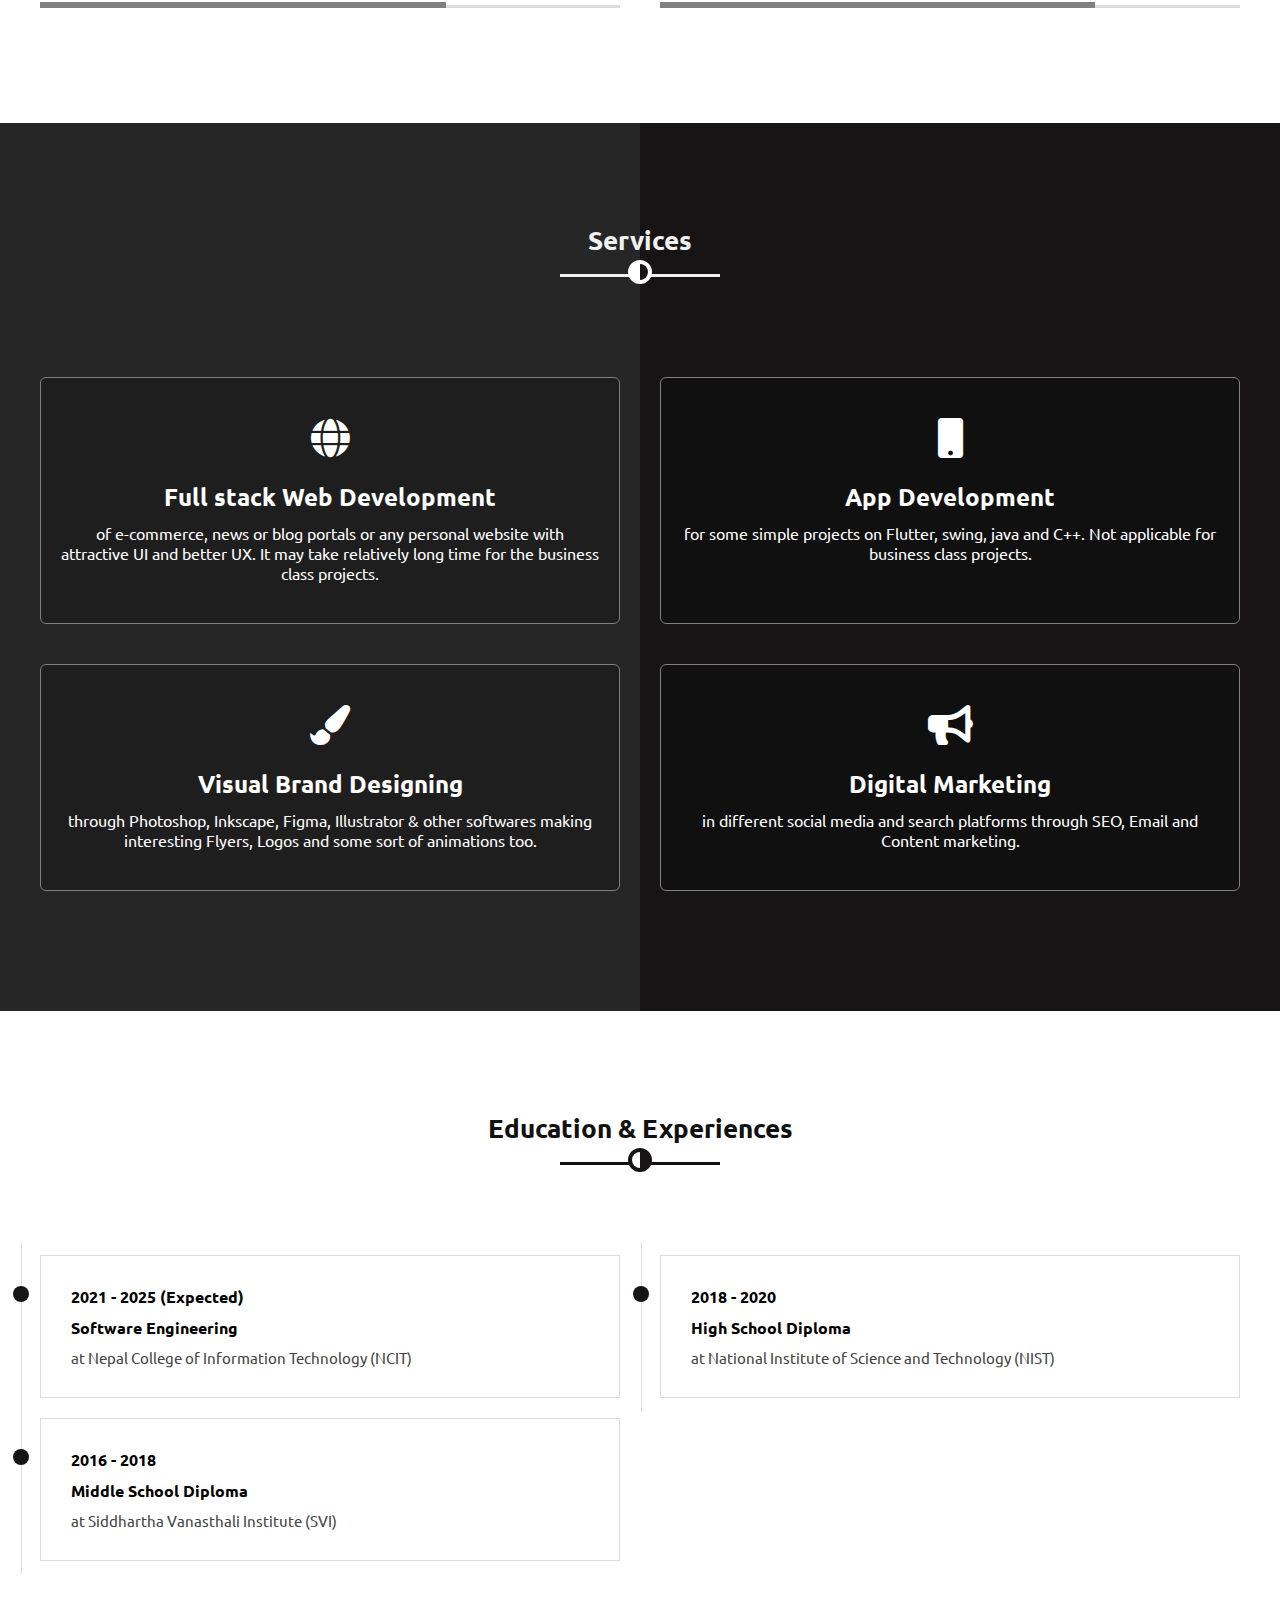
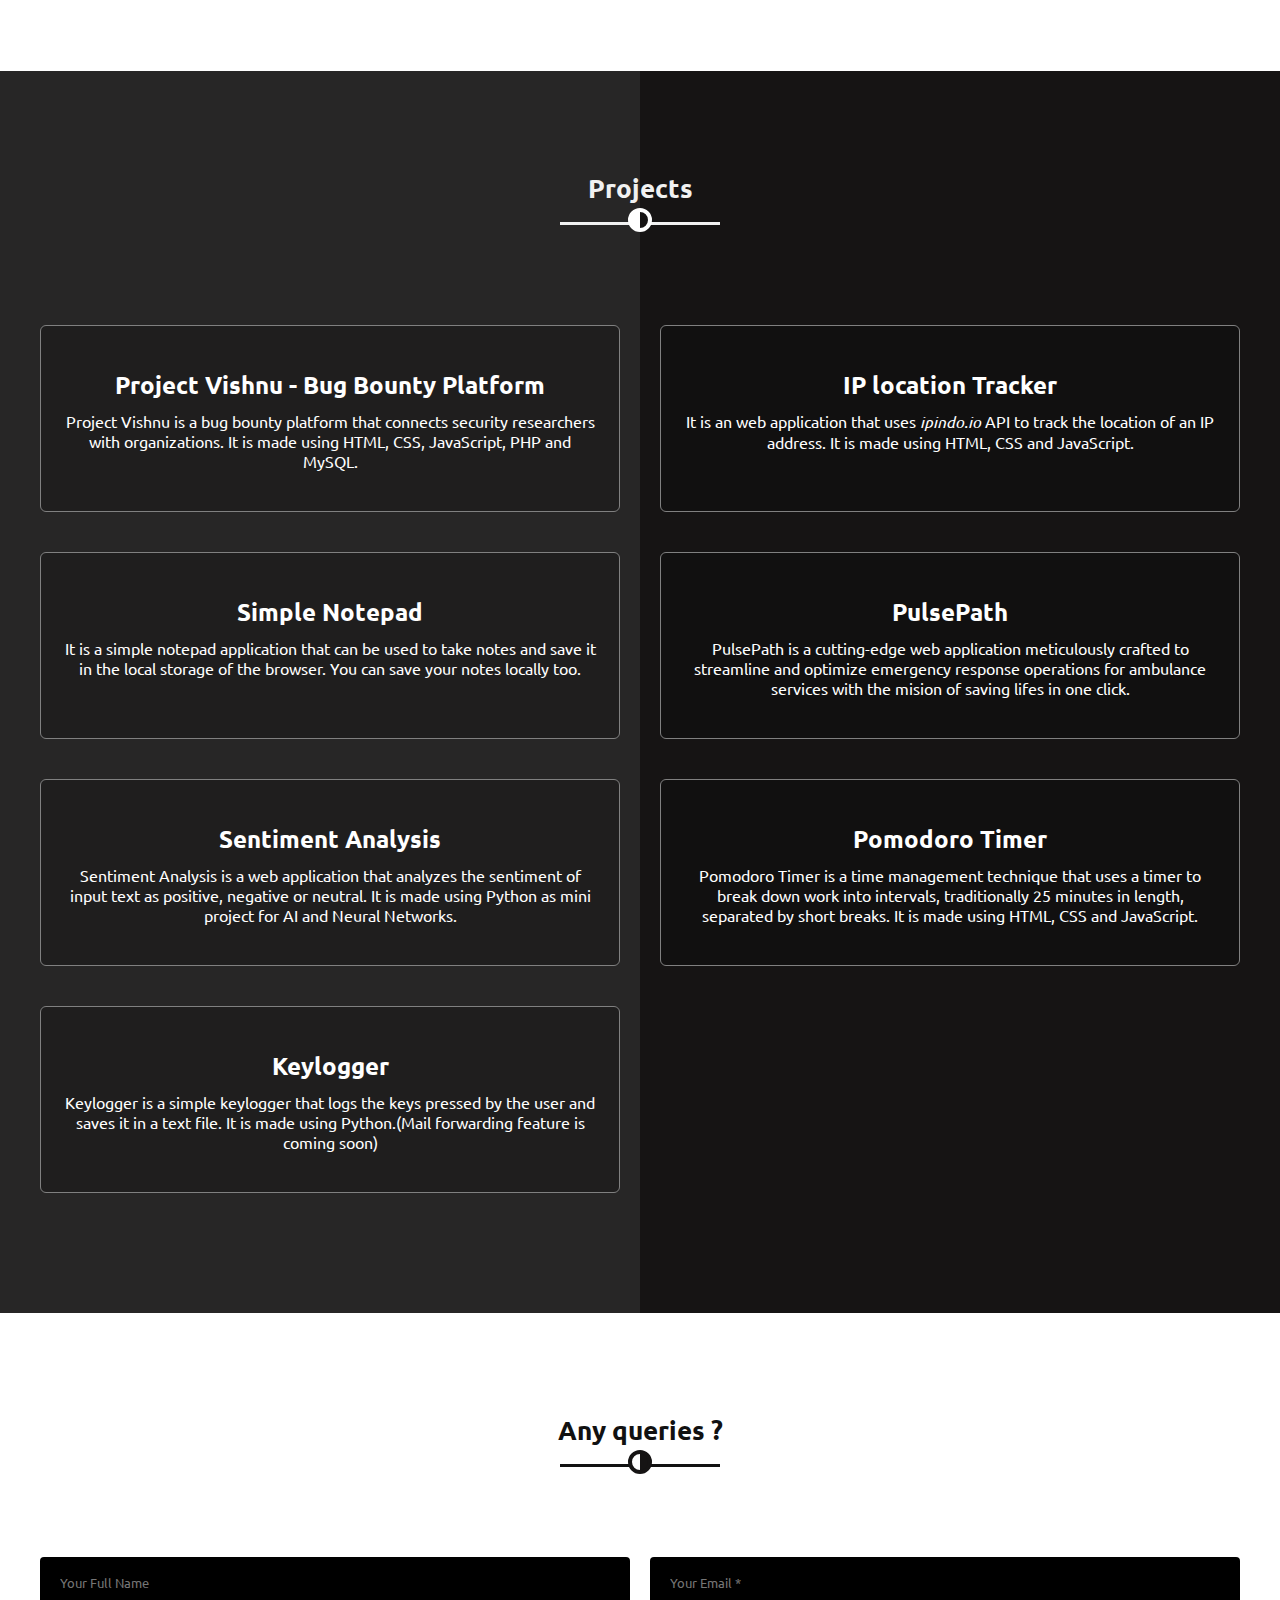
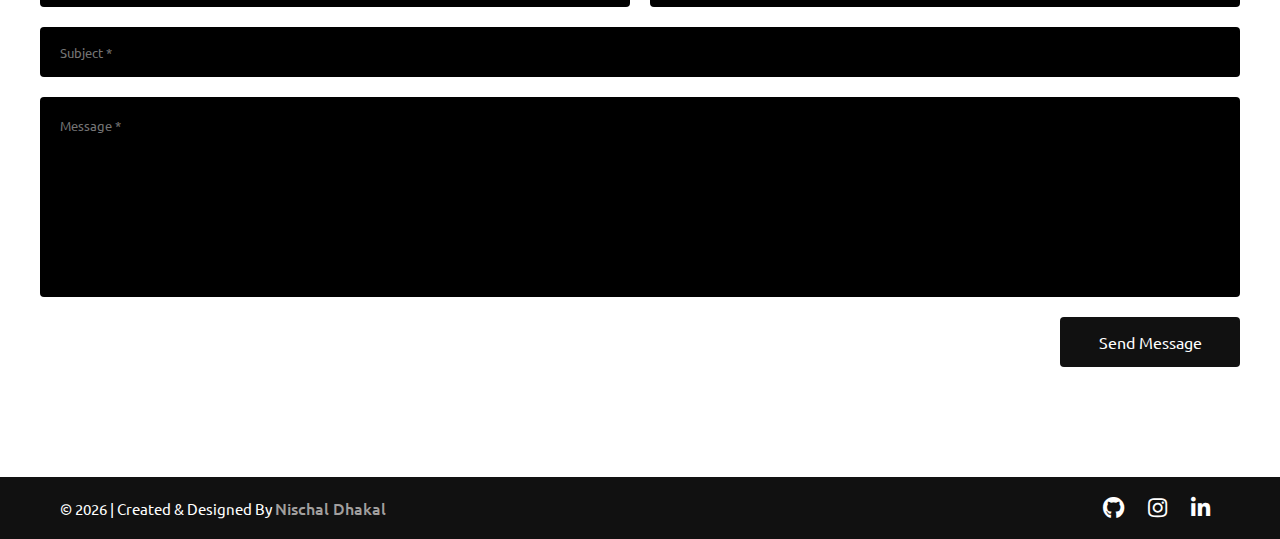
==== commit 5e2a3722: "Pomodoro Update" ====
--- a/index.html
+++ b/index.html
@@ -409,6 +409,22 @@
             </p>
           </a>
 
+          <!-- Pomodoro -->
+          <a
+            class="service"
+            href="Projects/Pomodoro/index.html"
+            rel="noopener noreferrer"
+            target="_blank"
+          >
+            <h4>Pomodoro Timer</h4>
+            <p>
+              Pomodoro Timer is a time management technique that uses a timer to
+              break down work into intervals, traditionally 25 minutes in
+              length, separated by short breaks. It is made using HTML, CSS and
+              JavaScript.
+            </p>
+          </a>
+
           <a
             class="service"
             href="https://github.com/Dcodenischal/keylogger/"
@@ -531,7 +547,7 @@
       // find current year
       document.getElementById("year").innerHTML = new Date().getFullYear();
 
-      //use ajax to submit form https://formsubmit.co/ajax/2c0ff9022327706cd6181c8fafa99eb6/
+      //use ajax to submit form to https://formsubmit.co/ajax/2c0ff9022327706cd6181c8fafa99eb6/
       $(".contact-form").submit(function (e) {
         e.preventDefault();
         var form = $(this);
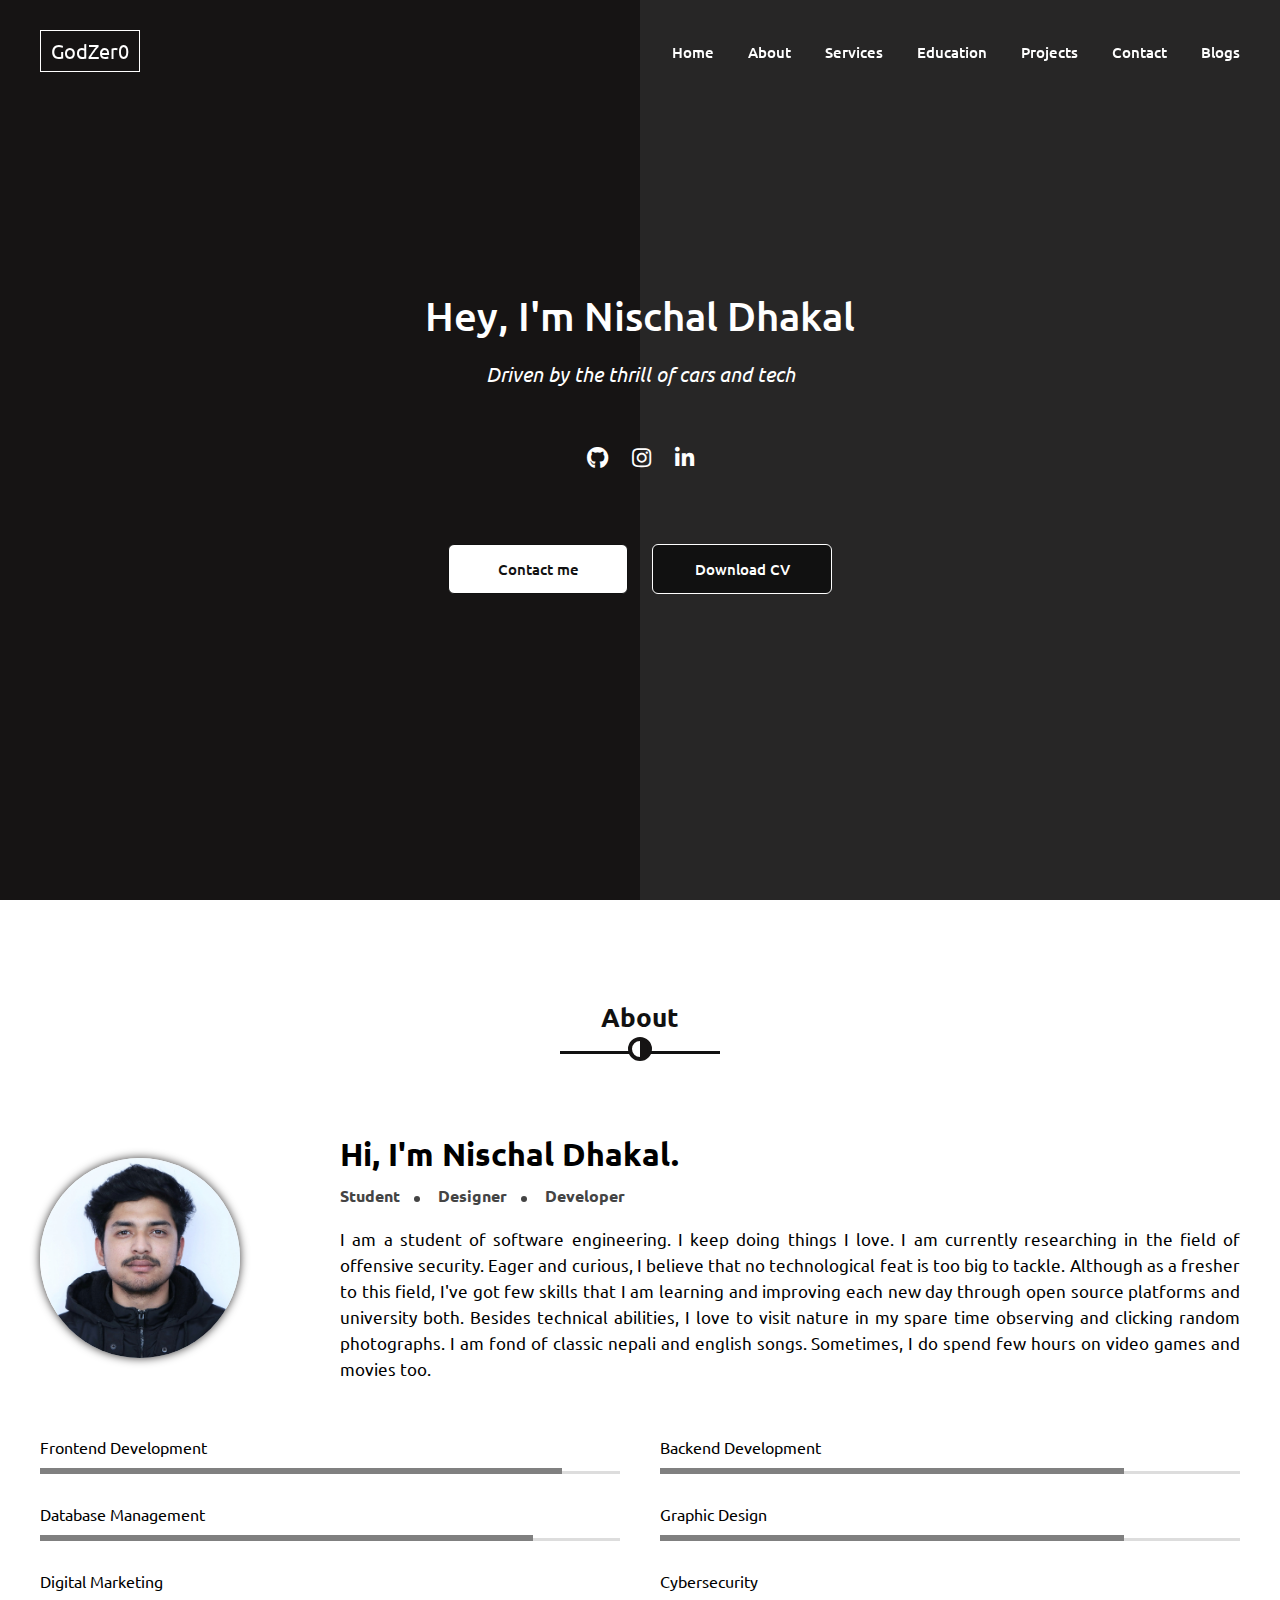
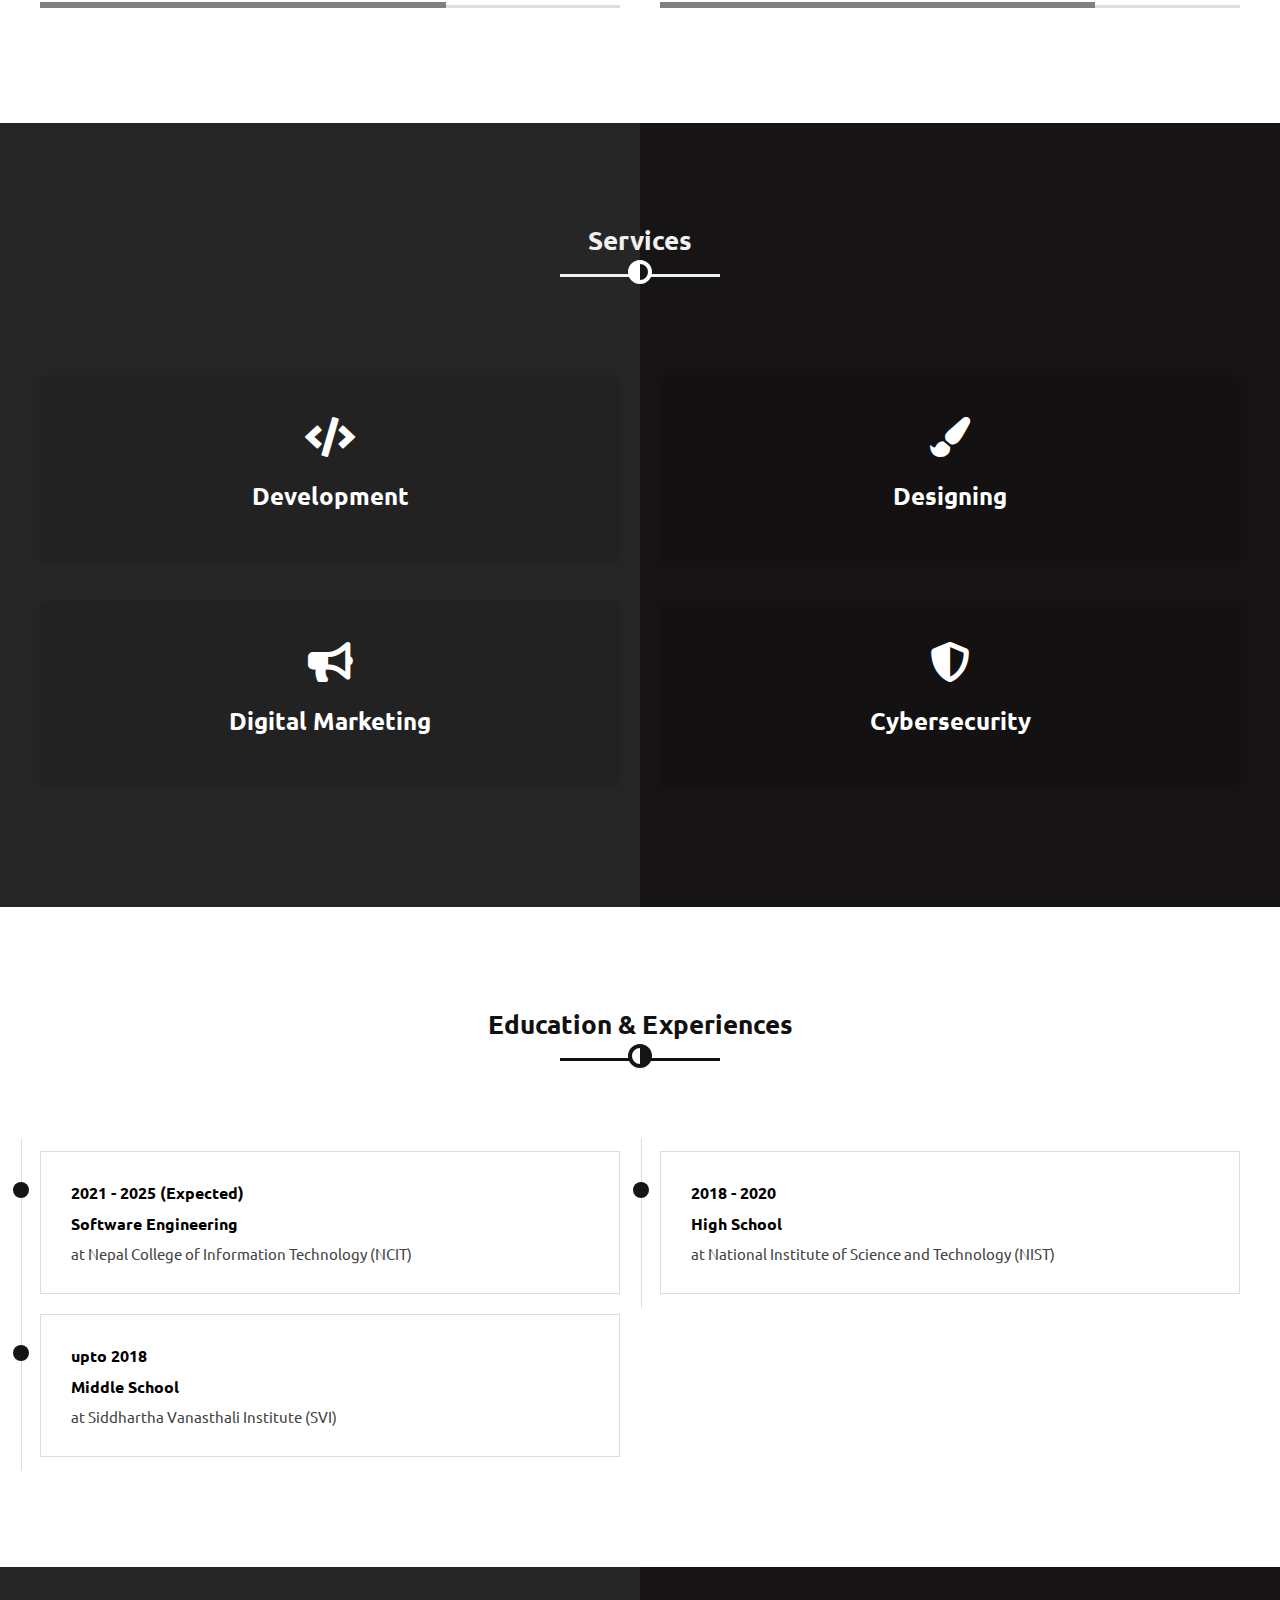
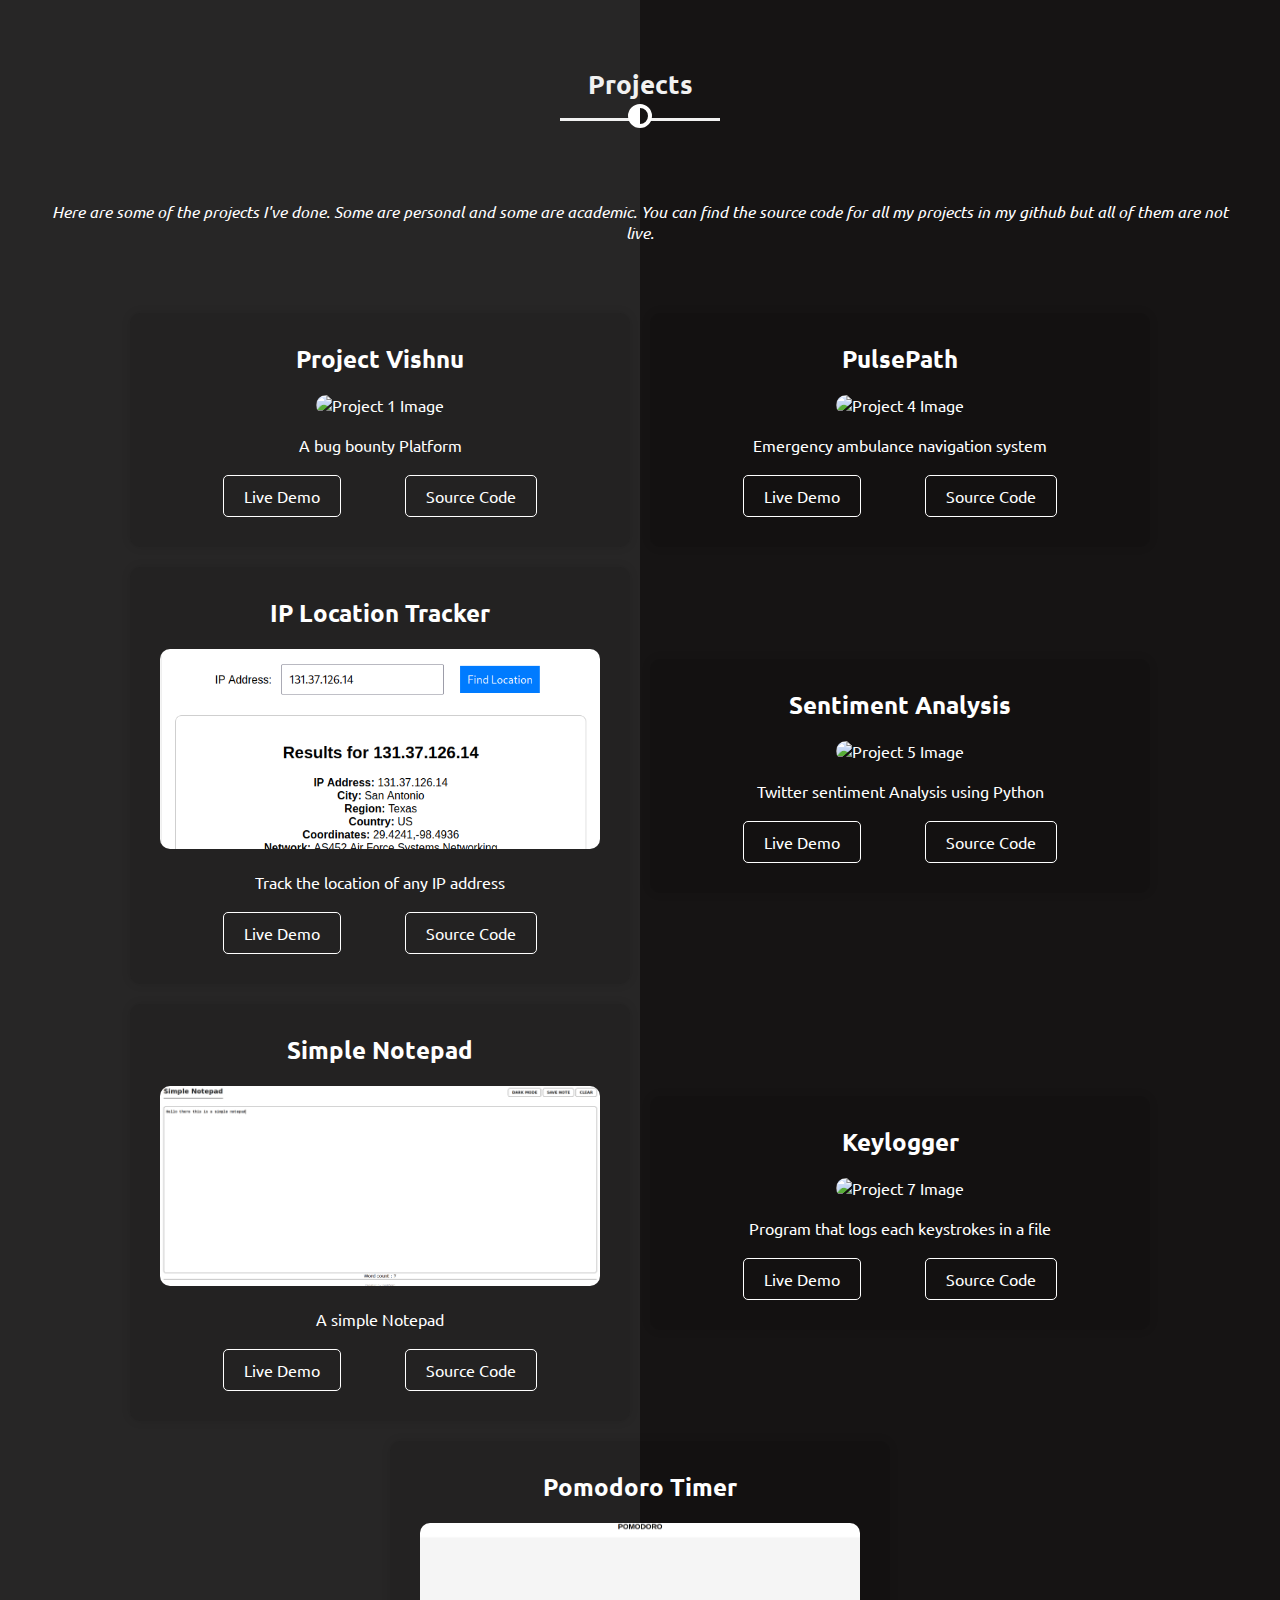
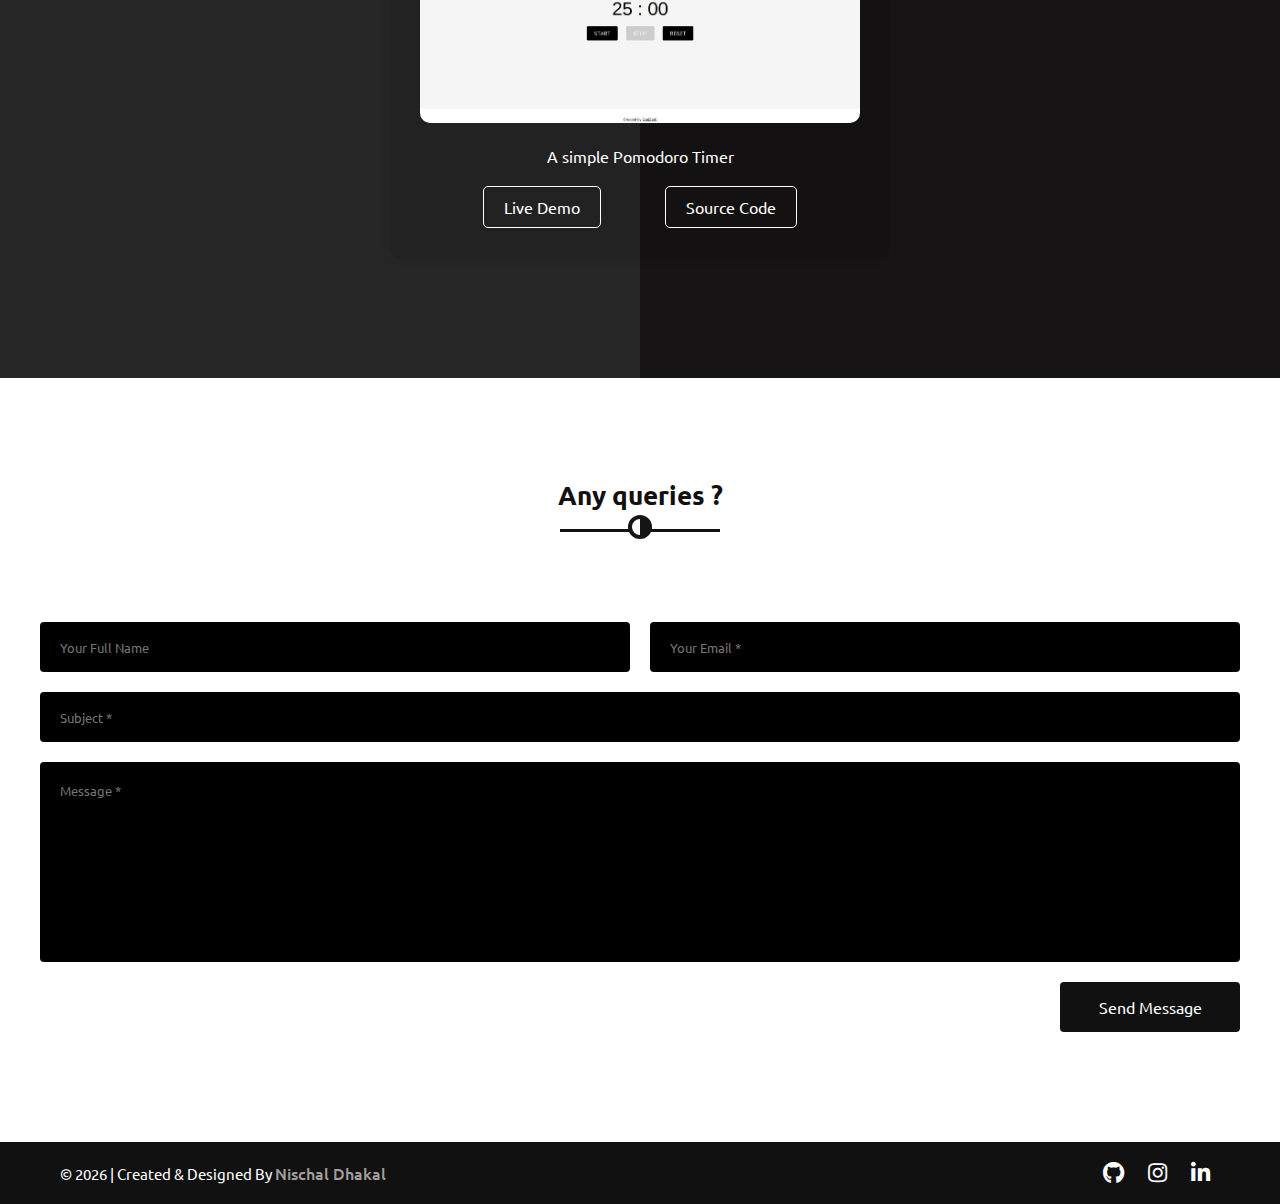
==== commit 54507874: "Godzer0" ====
--- a/index.html
+++ b/index.html
@@ -9,7 +9,7 @@
     />
     <meta
       name="keywords"
-      content="Nischal Dhakal,nischal,Software engineer,cyberzify,GodZer0,NischalDhakal,NCIT,God Zer0, Godzero"
+      content="Nischal Dhakal,nischal,Software engineer,Ketuke Crafts,GodZer0,NischalDhakal,NCIT,God Zer0, Godzero"
     />
     <meta name="viewport" content="width=device-width" />
     <meta property="og:url" content="nischaldhakal.com.np" />
@@ -132,7 +132,10 @@
     <section id="home" class="primary">
       <div class="inner-width">
         <div class="content">
-          <h1></h1>
+          <h1>
+          </h1>
+          <span>Driven by the thrill of cars and tech</span>
+          
           <div class="sm">
             <a
               href="https://www.github.com/DcodeNischal"
@@ -157,7 +160,7 @@
             ></a>
           </div>
           <div class="buttons">
-            <a href="#contact">Contact me</a>
+            <a href="#form">Contact me</a>
             <a href="resume.pdf" target="_blank" rel="noopener noreferrer"
               >Download CV</a
             >
@@ -268,42 +271,25 @@
         <h1 class="section-title">Services</h1>
         <div class="services">
           <div class="service">
-            <i class="icon fas fa-globe"></i>
-            <h4>Full stack Web Development</h4>
-            <p>
-              of e-commerce, news or blog portals or any personal website with
-              attractive UI and better UX. It may take relatively long time for
-              the business class projects.
-            </p>
-          </div>
-
-          <div class="service">
-            <i class="icon fas fa-mobile"></i>
-            <h4>App Development</h4>
-            <p>
-              for some simple projects on Flutter, swing, java and C++. Not
-              applicable for business class projects.
-            </p>
-          </div>
+            <i class="icon fas fa-code"></i>
+            <h4>Development</h4>
+          </div> 
 
           <div class="service">
             <i class="icon fas fa-paint-brush"></i>
-            <h4>Visual Brand Designing</h4>
-            <p>
-              through Photoshop, Inkscape, Figma, Illustrator &amp; other
-              softwares making interesting Flyers, Logos and some sort of
-              animations too.
-            </p>
+            <h4>Designing</h4>
           </div>
 
           <div class="service">
             <i class="icon fas fa-bullhorn"></i>
-            <h4>Digital Marketing</h4>
-            <p>
-              in different social media and search platforms through SEO, Email
-              and Content marketing.
-            </p>
-          </div>
+            <h4>Digital Marketing</h4>        
+          </div>
+
+          <div class="service">
+            <i class="icon fas fa-shield-alt"></i>
+            <h4>Cybersecurity</h4>
+          </div>
+
         </div>
       </div>
     </section>
@@ -321,13 +307,13 @@
 
           <div class="block">
             <h4>2018 - 2020</h4>
-            <h3>High School Diploma</h3>
+            <h3>High School </h3>
             <p>at National Institute of Science and Technology (NIST)</p>
           </div>
 
           <div class="block">
-            <h4>2016 - 2018</h4>
-            <h3>Middle School Diploma</h3>
+            <h4>upto 2018</h4>
+            <h3>Middle School</h3>
             <p>at Siddhartha Vanasthali Institute (SVI)</p>
           </div>
         </div>
@@ -338,107 +324,142 @@
     <section id="projects" class="dark secondary">
       <div class="inner-width">
         <h1 class="section-title">Projects</h1>
-        <div class="services">
-          <a
-            class="service"
-            href="https://github.com/Dcodenischal/ProjectVishnu/"
-            rel="noopener noreferrer"
-            target="_blank"
-          >
-            <h4>Project Vishnu - Bug Bounty Platform</h4>
-            <p>
-              Project Vishnu is a bug bounty platform that connects security
-              researchers with organizations. It is made using HTML, CSS,
-              JavaScript, PHP and MySQL.
+        <p class="section-subtitle" style="text-align: center; color: white; margin-bottom: 50px; font-style: italic; font-weight: 100;">
+          Here are some of the projects I've done. Some are personal and some
+          are academic. You can find the source code for all my projects in my github but all of them are not live.
+        </p>
+        <div class="project-container">
+          <div class="project">
+            <h2 class="project-name">Project Vishnu</h2>
+            <img
+              src="https://www.hpt.nz/wp-content/uploads/2016/04/noimageavailable.jpg"
+              alt="Project 1 Image"
+              class="project-image"
+            />
+            <p class="project-description">
+              A bug bounty Platform
             </p>
-          </a>
-
-          <a
-            class="service"
-            href="Projects/IPaddressFinder/index.html"
-            rel="noopener noreferrer"
-            target="_blank"
-          >
-            <h4>IP location Tracker</h4>
-            <p>
-              It is an web application that uses <i>ipindo.io</i> API to track
-              the location of an IP address. It is made using HTML, CSS and
-              JavaScript.
+            <div class="project-links">
+              <a href="#" class="live-demo">Live Demo</a>
+              <a
+                href="https://github.com/Dcodenischal/ProjectVishnu/"
+                class="source-code"
+                >Source Code</a
+              >
+            </div>
+          </div>
+
+          <div class="project">
+            <h2 class="project-name">PulsePath</h2>
+            <img
+              src="https://www.hpt.nz/wp-content/uploads/2016/04/noimageavailable.jpg"
+              alt="Project 4 Image"
+              class="project-image"
+            />
+            <p class="project-description">
+              Emergency ambulance navigation system
             </p>
-          </a>
-
-          <a
-            class="service"
-            href="Projects/notepad/index.html"
-            rel="noopener noreferrer"
-            target="_blank"
-          >
-            <h4>Simple Notepad</h4>
-            <p>
-              It is a simple notepad application that can be used to take notes
-              and save it in the local storage of the browser. You can save your
-              notes locally too.
+            <div class="project-links">
+              <a href="#" class="live-demo">Live Demo</a>
+              <a
+                href="https://github.com/DcodeNischal/PulsePath" class="source-code">Source Code</a>
+            </div>
+          </div>
+
+          <div class="project">
+            <h2 class="project-name">IP Location Tracker</h2>
+            <img
+              src="Projects/images/iplocationtracker.png"
+              alt="Project 2 Image"
+              class="project-image"
+            />
+            <p class="project-description">
+              Track the location of any IP address
             </p>
-          </a>
-
-          <a
-            class="service"
-            href="https://github.com/Dcodenischal/PulsePath/"
-            rel="noopener noreferrer"
-            target="_blank"
-          >
-            <h4>PulsePath</h4>
-            <p>
-              PulsePath is a cutting-edge web application meticulously crafted
-              to streamline and optimize emergency response operations for
-              ambulance services with the mision of saving lifes in one click.
-            </p>
-          </a>
-
-          <a
-            class="service"
-            href="https://github.com/Dcodenischal/AI-MiniProject/"
-            rel="noopener noreferrer"
-            target="_blank"
-          >
-            <h4>Sentiment Analysis</h4>
-            <p>
-              Sentiment Analysis is a web application that analyzes the
-              sentiment of input text as positive, negative or neutral. It is
-              made using Python as mini project for AI and Neural Networks.
-            </p>
-          </a>
-
-          <!-- Pomodoro -->
-          <a
-            class="service"
-            href="Projects/Pomodoro/index.html"
-            rel="noopener noreferrer"
-            target="_blank"
-          >
-            <h4>Pomodoro Timer</h4>
-            <p>
-              Pomodoro Timer is a time management technique that uses a timer to
-              break down work into intervals, traditionally 25 minutes in
-              length, separated by short breaks. It is made using HTML, CSS and
-              JavaScript.
-            </p>
-          </a>
-
-          <a
-            class="service"
-            href="https://github.com/Dcodenischal/keylogger/"
-            rel="noopener noreferrer"
-            target="_blank"
-          >
-            <h4>Keylogger</h4>
-            <p>
-              Keylogger is a simple keylogger that logs the keys pressed by the
-              user and saves it in a text file. It is made using Python.(Mail
-              forwarding feature is coming soon)
-            </p>
-          </a>
-        </div>
+            <div class="project-links">
+              <a href="Projects/IPaddressFinder/index.html" class="live-demo">Live Demo</a>
+              <a
+                href="https://github.com/DcodeNischal/Personal-Website/tree/master/Projects/IPaddressFinder"
+                class="source-code"
+                >Source Code</a
+              >
+            </div>
+        </div>
+
+        <div class="project">
+          <h2 class="project-name">Sentiment Analysis</h2>
+          <img
+            src="https://www.hpt.nz/wp-content/uploads/2016/04/noimageavailable.jpg"
+            alt="Project 5 Image"
+            class="project-image"
+          />
+          <p class="project-description">
+            Twitter sentiment Analysis using Python
+          </p>
+          <div class="project-links">
+            <a href="#" class="live-demo">Live Demo</a>
+            <a
+              href="https://www.github.com/DcodeNischal/AI-MiniProject" class="source-code">Source Code</a>
+          </div>
+        </div>
+
+        <div class="project">
+          <h2 class="project-name">Simple Notepad</h2>
+          <img
+            src="Projects/images/notepad.png"
+            alt="Project 3 Image"
+            class="project-image"
+          />
+          <p class="project-description">
+            A simple Notepad
+          </p>
+          <div class="project-links">
+            <a href="Projects/notepad/index.html" class="live-demo">Live Demo</a>
+            <a
+              href="https://github.com/DcodeNischal/Personal-Website/tree/master/Projects/notepad"
+              class="source-code"
+              >Source Code</a
+            >
+          </div>
+        </div>
+
+        <div class="project">
+          <h2 class="project-name">Keylogger</h2>
+          <img
+            src="https://www.hpt.nz/wp-content/uploads/2016/04/noimageavailable.jpg"
+            alt="Project 7 Image"
+            class="project-image"
+          />
+          <p class="project-description">
+            Program that logs each keystrokes in a file
+          </p>
+          <div class="project-links">
+            <a href="#" class="live-demo">Live Demo</a>
+            <a
+              href="https://www.github.com/DcodeNischal/keylogger" class="source-code">Source Code</a>
+          </div>
+        </div>
+
+        <div class="project">
+          <h2 class="project-name">Pomodoro Timer</h2>
+          <img
+            src="Projects/images/pomodoro.png"
+            alt="Project 6 Image"
+            class="project-image"
+          />
+          <p class="project-description">
+            A simple Pomodoro Timer
+          </p>
+          <div class="project-links">
+            <a href="Projects/Pomodoro/index.html" class="live-demo">Live Demo</a>
+            <a
+              href="https://github.com/DcodeNischal/Personal-Website/tree/master/Projects/Pomodoro" class="source-code">Source Code</a>
+          </div>
+        </div>
+
+        
+
+
       </div>
     </section>
 
@@ -478,18 +499,24 @@
             required
           ></textarea>
           <!-- Submitting.... -->
-          <div id="submitting" style="color: black; display: none">
-            🔄 Submitting...
+          <div id="submitting" style=" display:none">
+           <span> 🔄 Submitting... <br>
+            wait a moment...</span>
           </div>
           <!-- success message -->
           <div id="success-message" style="color: green; display: none">
-            ✅ Sent Successful
+           <span> ✅ Sent Successful <br>
+            I will get back to you soon.</span>
           </div>
           <!-- error message -->
-          <div id="error-message" style="color: red; display: none">
-            ❌ Something went wrong`
-          </div>
-          <input type="submit" value="Send Message" class="btn" />
+          <div id="error-message" style="color: red; display:none">
+            <span>
+              ❌ Something went wrong
+            <br>
+            Please try again later or mail me at <strong>dnischal11@gmail.com</strong>
+            </span>
+          </div>
+          <input type="submit" value="Send Message" class="btn" id="submit-form"/>
           <input
             type="hidden"
             name="_next"
@@ -552,22 +579,46 @@
         e.preventDefault();
         var form = $(this);
         var formdata = form.serialize();
+        // show submitting message
+        $("#submitting").css("display", "flex");
         // hide all messages
         $("#success-message").css("display", "none");
         $("#error-message").css("display", "none");
-        // show submitting message
-        $("#submitting").css("display", "block");
+        
+        // disable the submit button
+        $("#submit-form").attr("disabled", true);
+
+        // disable scrolling
+        $("body").css("overflow", "hidden");
+        
         $.ajax({
           type: "POST",
           url: "https://formsubmit.co/ajax/2c0ff9022327706cd6181c8fafa99eb6",
           data: formdata,
           success: function () {
             $("#submitting").css("display", "none");
-            $("#success-message").css("display", "block");
+            $("#success-message").css("display", "flex");
             form.trigger("reset");
+            // after 2 seconds, hide the success message
+            setTimeout(function () {
+              $("#success-message").css("display", "none");
+            }, 2000);
+            // enable the submit button
+            $("#submit-form").attr("disabled", false);
+            // enable scrolling
+            $("body").css("overflow", "auto");
           },
           error: function () {
-            $("#error-message").css("display", "block");
+            $("#error-message").css("display", "flex");
+            $("#submitting").css("display", "none");
+            // after 5 seconds, hide the error message
+            setTimeout(function () {
+              $("#error-message").css("display", "none");
+            }, 5000);
+            // enable the submit button
+            $("#submit-form").attr("disabled", false);
+            // enable scrolling
+            $("body").css("overflow", "auto");
           },
         });
       });
--- a/css/style.css
+++ b/css/style.css
@@ -292,27 +292,21 @@
 }
 
 #home .content h1 {
-  font-size: 50px;
+  font-size: 40px;
+  margin-bottom: 20px;
+  font-weight: 500;
+}
+
+#home .content h1::after {
+  content: "Hey, I'm Nischal Dhakal";
+}
+
+#home .content span {
+  font-size: 20px;
+  display: block;
   margin-bottom: 60px;
-}
-
-#home .content h1::after {
-  content: "Hi, I'm Nischal Dhakal";
-  animation: lala 10s linear infinite;
-}
-@keyframes lala {
-  20% {
-    content: " I'm a Student";
-  }
-  40% {
-    content: " I'm a Developer";
-  }
-  60% {
-    content: " I'm a Designer";
-  }
-  80% {
-    content: " I'm a Blogger";
-  }
+  font-style: italic;
+  font-weight: 100;
 }
 
 .sm a {
@@ -565,14 +559,14 @@
 .service {
   width: calc(50% - 20px);
   text-align: center;
-  border: 1px solid #808080;
   border-radius: 6px;
   margin: 20px 0;
   padding: 40px 20px;
   color: var(--secondary);
   cursor: pointer;
   transition: 0.3s linear;
-  background-color: rgb(0, 0, 0, 0.2);
+  background-color: rgb(0, 0, 0, 0.1);
+  box-shadow: 0 0 10px rgba(0, 0, 0, 0.1);
 }
 
 .service .icon {
@@ -644,9 +638,62 @@
   color: #444;
 }
 
-#projects a {
+.project-container {
+  display: flex;
+  flex-wrap: wrap;
+  justify-content: center;
+  align-items: center;
+  gap: 20px;
+  padding: 20px;
+}
+
+.project {
+  background-color: rgba(0, 0, 0, 0.1);
+  color: var(--secondary);
+  padding: 30px;
+  border-radius: 10px;
+  box-shadow: 0 0 10px rgba(0, 0, 0, 0.1);
+  width: 500px;
+  text-align: center;
+}
+
+.project-name {
+  font-size: 1.5rem;
+  margin-bottom: 20px;
+}
+
+.project-image {
+  width: 100%;
+  height: 200px;
+  object-fit: cover;
+  border-radius: 10px;
+  margin-bottom: 20px;
+}
+
+.project-description {
+  font-size: 1rem;
+  margin-bottom: 20px;
+}
+
+.project-links {
+  display: flex;
+  justify-content: space-evenly;
+}
+
+.live-demo,
+.source-code {
+  padding: 10px 20px;
+  border-radius: 5px;
   text-decoration: none;
   color: var(--secondary);
+  background-color: var(--dark-primary);
+  transition: 0.3s;
+  border: 1px solid var(--secondary);
+}
+
+.live-demo:hover,
+.source-code:hover {
+  background-color: var(--primary);
 }
 
 .contact-form {
@@ -811,8 +858,12 @@
     text-align: center;
   }
 
-  .project {
-    width: 100%;
+  .project-container {
+    padding: 0;
+  }
+
+  .project-container .project {
+    width: calc(100% - 40px);
   }
 
   .contact-info {
@@ -874,3 +925,29 @@
     max-width: 100%;
   }
 }
+
+#submitting,
+#success-message,
+#error-message {
+  align-items: center;
+  justify-content: center;
+  position: fixed;
+  top: 0%;
+  left: 0%;
+  width: 100%;
+  height: 100%;
+  z-index: 9999;
+  display: flex;
+  flex-direction: column;
+  gap: 20px;
+  color: var(--secondary);
+  background-color: rgb(0, 0, 0, 0.9);
+  text-align: center;
+}
+
+#error-message span,
+#success-message span,
+#submitting span {
+  padding: 20px;
+  border-radius: 50px;
+}
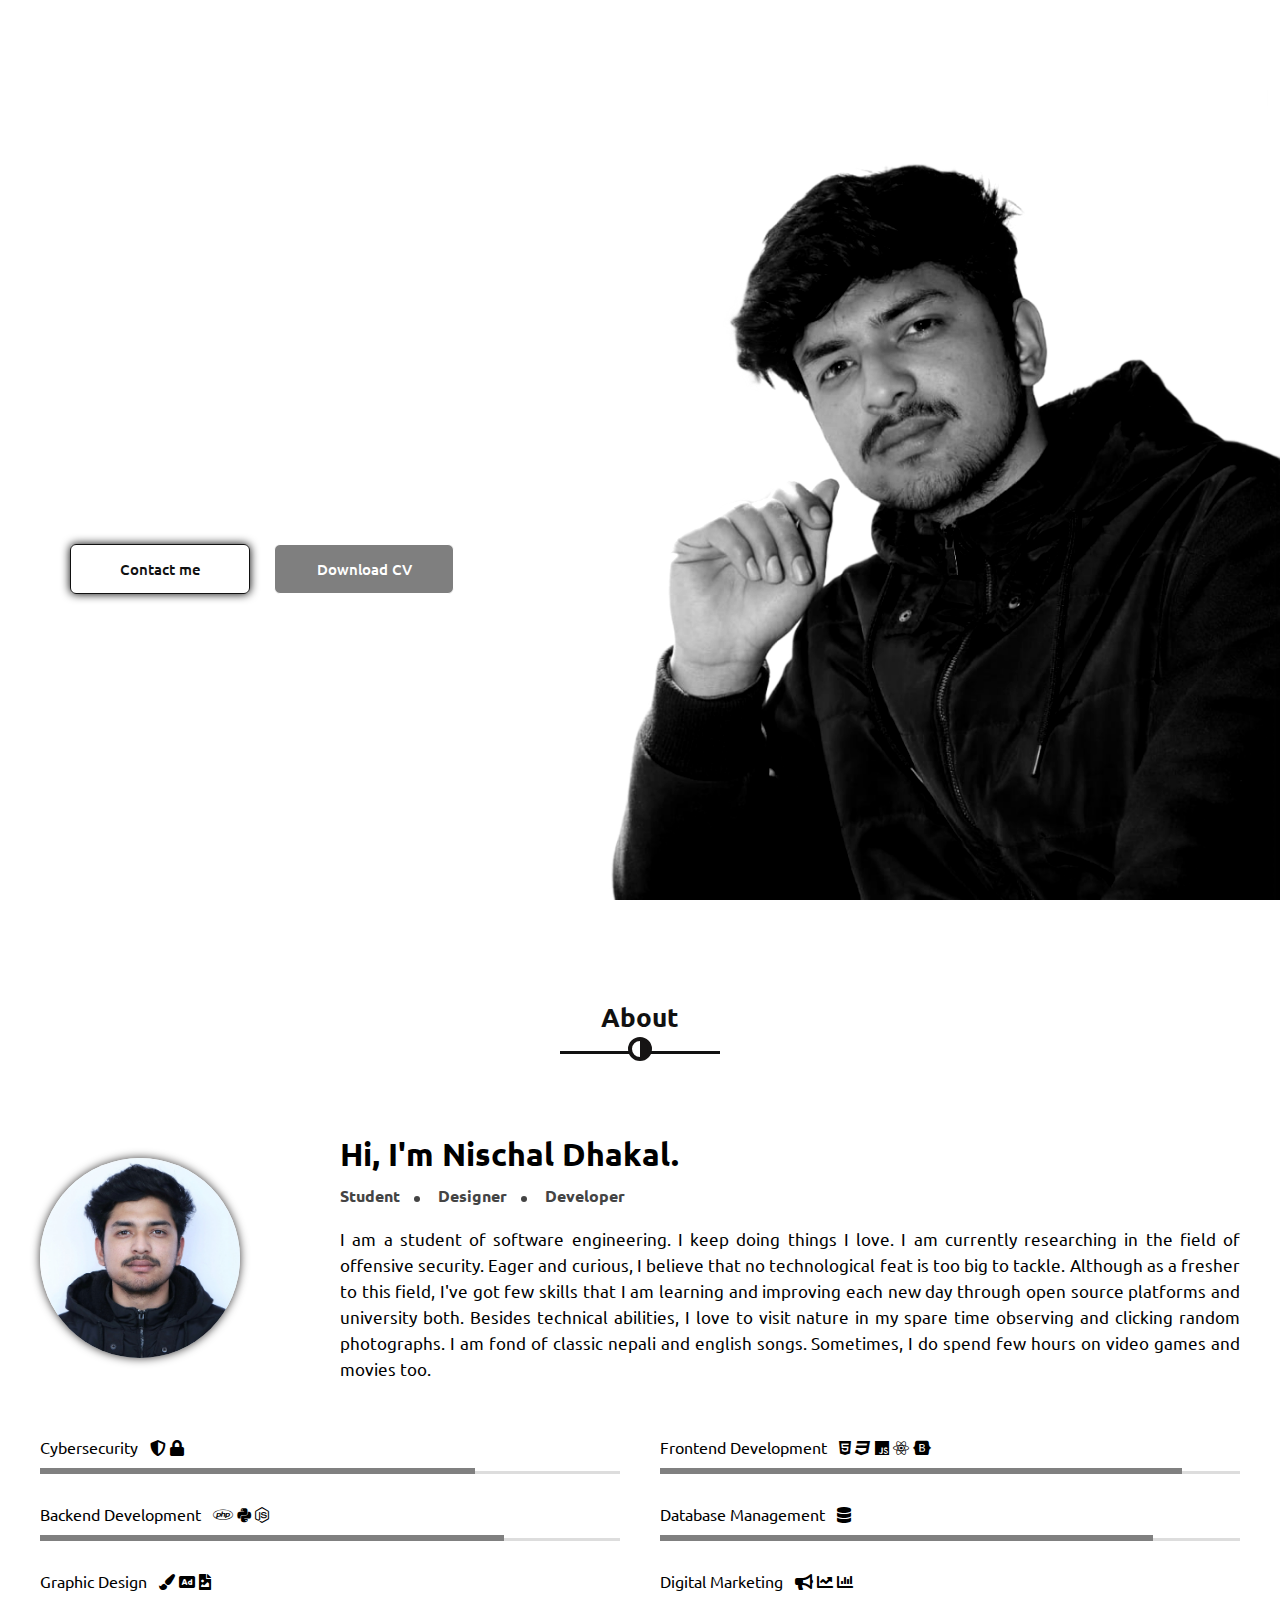
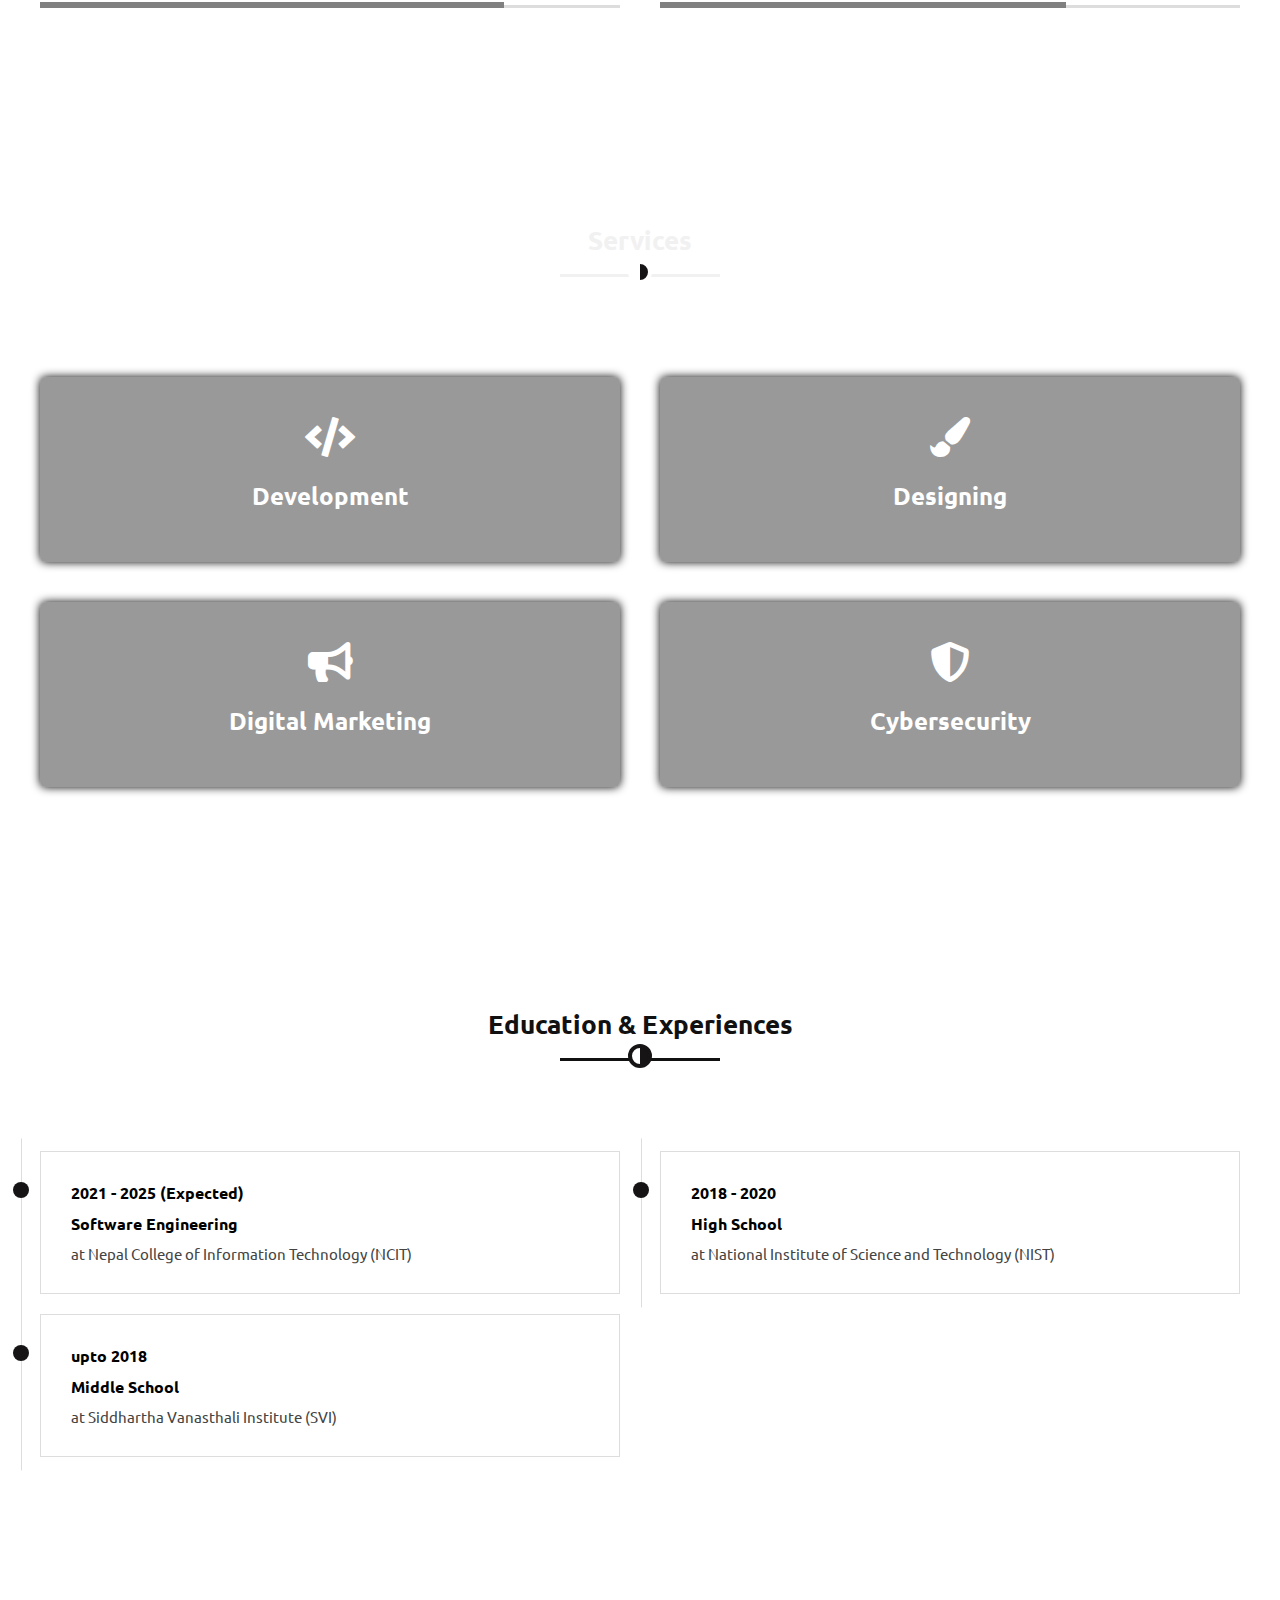
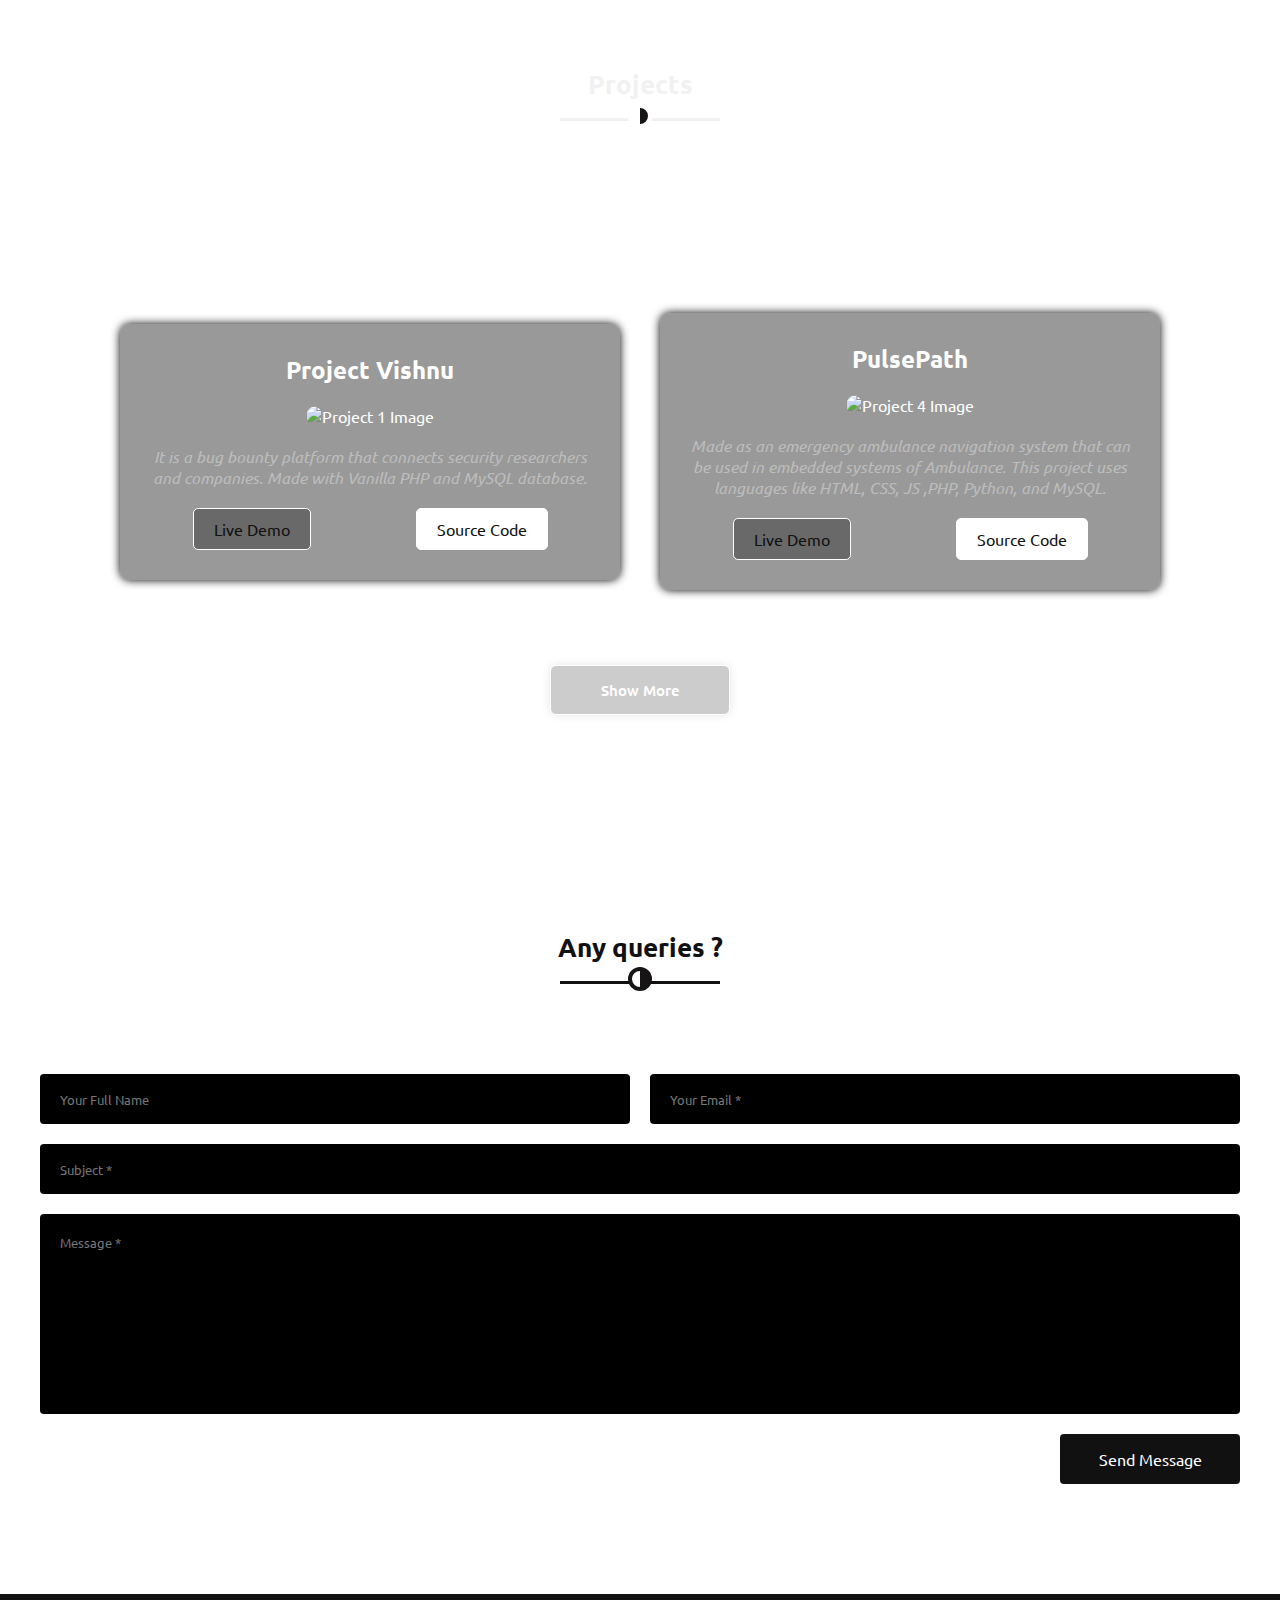
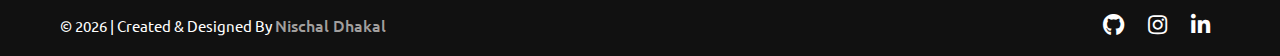
==== commit 0c91f1d2: "GodZer0" ====
--- a/index.html
+++ b/index.html
@@ -2,43 +2,30 @@
 <html lang="en">
   <head>
     <meta charset="UTF-8" />
-    <meta name="title" content="Nischal Dhakal" />
-    <meta
-      name="description"
-      content="Nischal Dhakal is a student of software engineering. He is currently researching in the field of offensive security."
-    />
-    <meta
-      name="keywords"
-      content="Nischal Dhakal,nischal,Software engineer,Ketuke Crafts,GodZer0,NischalDhakal,NCIT,God Zer0, Godzero"
-    />
-    <meta name="viewport" content="width=device-width" />
-    <meta property="og:url" content="nischaldhakal.com.np" />
-    <meta property="og:title" content="Nischal Dhakal" />
-    <meta
-      property="og:description"
-      content="Nischal Dhakal is a student of software engineering. He is currently researching in the field of offensive security."
-    />
-    <meta
-      property="og:image"
-      content="https://i.postimg.cc/VN4Kn283/Godzer01.png"
-    />
-    <meta
-      property="og:image:secure_url"
-      content="https://i.postimg.cc/VN4Kn283/Godzer01.png"
-    />
-    <meta property="og:image:alt" content="Nischal Dhakal" />
-    <meta property="og:image:width" content="500" />
-    <meta property="og:image:height" content="500" />
-    <meta property="og:image:type" content="image/png" />
-    <meta property="og:locale" content="en_US" />
-    <meta property="og:site_name" content="Nischal Dhakal" />
-
-    <title>Nischal Dhakal</title>
-    <link rel="shortcut icon" href="images/logow-modified.png" />
-    <link
-      href="https://fonts.googleapis.com/css2?family=Ubuntu:ital,wght@0,300;0,400;0,500;0,700;1,300;1,400;1,500;1,700&amp;display=swap"
-      rel="stylesheet"
-    />
+  <meta name="title" content="Nischal Dhakal - Software Engineering Student and Offensive Security Researcher" />
+  <meta name="description" content="Nischal Dhakal is a student of software engineering conducting research in offensive security. Explore his projects, skills, and more." />
+  <meta name="keywords" content="Nischal Dhakal, software engineering, offensive security, cybersecurity, web development, programming, Nepal, NCIT" />
+  <meta name="viewport" content="width=device-width, initial-scale=1.0" />
+  
+  <!-- Open Graph Tags -->
+  <meta property="og:url" content="https://nischaldhakal.com.np" />
+  <meta property="og:title" content="Nischal Dhakal - Software Engineering Student and Offensive Security Researcher" />
+  <meta property="og:description" content="Nischal Dhakal is a student of software engineering conducting research in offensive security. Explore his projects, skills, and more." />
+  <meta property="og:image" content="https://www.nischaldhakal.com.np/images/logome.jpg"/>
+  <meta property="og:image:secure_url" content="https://www.nischaldhakal.com.np/images/logome.jpg" />
+  <meta property="og:image:alt" content="Nischal Dhakal" />
+  <meta property="og:image:width" content="500" />
+  <meta property="og:image:height" content="500" />
+  <meta property="og:image:type" content="image/png" />
+  <meta property="og:locale" content="en_US" />
+  <meta property="og:site_name" content="Nischal Dhakal" />
+
+  <title>Nischal Dhakal - Software Engineering Student and Offensive Security Researcher</title>
+  
+  <!-- Other meta tags -->
+  <link rel="shortcut icon" href="images/logow-modified.png" />
+  <link href="https://fonts.googleapis.com/css2?family=Ubuntu:ital,wght@0,300;0,400;0,500;0,700;1,300;1,400;1,500;1,700&amp;display=swap" rel="stylesheet" />
+  
     <link rel="preconnect" href="https://fonts.googleapis.com" />
     <link rel="preconnect" href="https://fonts.googleapis.com" />
     <link rel="preconnect" href="https://fonts.googleapis.com" />
@@ -134,7 +121,7 @@
         <div class="content">
           <h1>
           </h1>
-          <span>Driven by the thrill of cars and tech</span>
+          <span>" Driven by the thrill of cars and tech "</span>
           
           <div class="sm">
             <a
@@ -166,6 +153,13 @@
             >
           </div>
         </div>
+        <div class="hero-image">
+          <img
+            src="images/heroimg.png"
+            alt="Nischal Dhakal"
+            class="hero-image"
+          />
+        </div>
       </div>
     </section>
 
@@ -205,8 +199,27 @@
           <div class="skill">
             <div class="skill-info">
               <span>
+                <!-- Cybersecurity -->
+                Cybersecurity &nbsp;
+                <i class="fas fa-shield-alt"></i>
+                <i class="fas fa-lock"></i>
+                
+              </span>
+            </div>
+            <div class="skill-bar cybersecurity"></div>
+          </div>
+
+          <div class="skill">
+            <div class="skill-info">
+              <span>
                 <!-- Frontend Development -->
-                Frontend Development
+                Frontend Development &nbsp;
+                <i class="fab fa-html5"></i>
+                <i class="fab fa-css3"></i>
+                <i class="fab fa-js"></i>
+                <i class="fab fa-react"></i>
+                <i class="fab fa-bootstrap"></i>
+
               </span>
             </div>
             <div class="skill-bar frontend"></div>
@@ -216,7 +229,12 @@
             <div class="skill-info">
               <span>
                 <!-- Backend Development -->
-                Backend Development
+                Backend Development &nbsp;
+                <i class="fab fa-php"></i>
+                <i class="fab fa-python"></i>
+                <i class="fab fa-node-js"></i>
+
+
               </span>
             </div>
             <div class="skill-bar backend"></div>
@@ -226,7 +244,9 @@
             <div class="skill-info">
               <span>
                 <!-- Database Management -->
-                Database Management
+                Database Management &nbsp;
+                <i class="fas fa-database"></i>
+
               </span>
             </div>
             <div class="skill-bar database"></div>
@@ -236,7 +256,11 @@
             <div class="skill-info">
               <span>
                 <!-- Graphic Desin with logos -->
-                Graphic Design
+                Graphic Design &nbsp;
+                <i class="fas fa-paint-brush"></i>
+                <i class="fas fa-ad"></i>
+                <i class="fas fa-file-image"></i>
+
               </span>
             </div>
             <div class="skill-bar design"></div>
@@ -246,21 +270,17 @@
             <div class="skill-info">
               <span>
                 <!-- Digital Marketing -->
-                Digital Marketing
+                Digital Marketing &nbsp;
+                <i class="fas fa-bullhorn"></i>
+                <i class="fas fa-chart-line"></i>
+                <i class="fas fa-chart-bar"></i>
+
               </span>
             </div>
             <div class="skill-bar marketing"></div>
           </div>
 
-          <div class="skill">
-            <div class="skill-info">
-              <span>
-                <!-- Cybersecurity -->
-                Cybersecurity
-              </span>
-            </div>
-            <div class="skill-bar cybersecurity"></div>
-          </div>
+          
         </div>
       </div>
     </section>
@@ -318,6 +338,9 @@
           </div>
         </div>
       </div>
+
+      
+
     </section>
 
     <!-- Projects -->
@@ -337,7 +360,7 @@
               class="project-image"
             />
             <p class="project-description">
-              A bug bounty Platform
+              It is a bug bounty platform that connects security researchers and companies. Made with Vanilla PHP and MySQL database.
             </p>
             <div class="project-links">
               <a href="#" class="live-demo">Live Demo</a>
@@ -357,7 +380,7 @@
               class="project-image"
             />
             <p class="project-description">
-              Emergency ambulance navigation system
+              Made as an emergency ambulance navigation system that can be used in embedded systems of Ambulance. This project uses languages like HTML, CSS, JS ,PHP, Python, and MySQL.
             </p>
             <div class="project-links">
               <a href="#" class="live-demo">Live Demo</a>
@@ -374,7 +397,7 @@
               class="project-image"
             />
             <p class="project-description">
-              Track the location of any IP address
+              A simple IP Location Tracker that uses API to track the location of an IP address.
             </p>
             <div class="project-links">
               <a href="Projects/IPaddressFinder/index.html" class="live-demo">Live Demo</a>
@@ -394,7 +417,7 @@
             class="project-image"
           />
           <p class="project-description">
-            Twitter sentiment Analysis using Python
+            It is a simple sentiment analysis program that uses TextBlob library to analyze the sentiment of a given text. It is made using PHP and Python.
           </p>
           <div class="project-links">
             <a href="#" class="live-demo">Live Demo</a>
@@ -411,7 +434,7 @@
             class="project-image"
           />
           <p class="project-description">
-            A simple Notepad
+            A simple Notepad made using HTML, CSS and JS that can be used to take notes. The notes are saved in the local storage of the browser and can be accessed later. You can also save the notes as .txt file.
           </p>
           <div class="project-links">
             <a href="Projects/notepad/index.html" class="live-demo">Live Demo</a>
@@ -431,7 +454,7 @@
             class="project-image"
           />
           <p class="project-description">
-            Program that logs each keystrokes in a file
+            A simple keylogger made using Python that logs the keys pressed by the user and logs it in a text file. It is made using Python. I am also working on forwarding the logs to a server.
           </p>
           <div class="project-links">
             <a href="#" class="live-demo">Live Demo</a>
@@ -448,7 +471,7 @@
             class="project-image"
           />
           <p class="project-description">
-            A simple Pomodoro Timer
+            A simple Pomodoro Timer made using HTML, CSS and JS. It is a productivity tool that helps you to stay focused and productive. It is made using HTML, CSS and JS.
           </p>
           <div class="project-links">
             <a href="Projects/Pomodoro/index.html" class="live-demo">Live Demo</a>
@@ -456,10 +479,20 @@
               href="https://github.com/DcodeNischal/Personal-Website/tree/master/Projects/Pomodoro" class="source-code">Source Code</a>
           </div>
         </div>
-
         
-
-
+        <div class="project">
+          <a href="https://github.com/DcodeNischal/" style="color: white; ">More Projects in Github</a>
+        </div>
+
+        
+
+        
+
+
+      </div>
+      <div class="nav-button">
+        <button id="previous">Show Less</button>
+        <button id="next">Show More</button>
       </div>
     </section>
 
@@ -500,20 +533,20 @@
           ></textarea>
           <!-- Submitting.... -->
           <div id="submitting" style=" display:none">
-           <span> 🔄 Submitting... <br>
+           <span> 🔄 <br><br>Submitting... <br>
             wait a moment...</span>
           </div>
           <!-- success message -->
           <div id="success-message" style="color: green; display: none">
-           <span> ✅ Sent Successful <br>
+           <span> ✅ <br><br>Sent Successful <br>
             I will get back to you soon.</span>
           </div>
           <!-- error message -->
           <div id="error-message" style="color: red; display:none">
             <span>
-              ❌ Something went wrong
+              ❌ <br> <br>Something went wrong
             <br>
-            Please try again later or mail me at <strong>dnischal11@gmail.com</strong>
+            Please mail me at <strong>dnischal11@gmail.com</strong>
             </span>
           </div>
           <input type="submit" value="Send Message" class="btn" id="submit-form"/>
@@ -531,7 +564,7 @@
       <div class="inner-width">
         <div class="copyright">
           &copy; <span id="year"></span> | Created &amp; Designed By
-          <a href="mailto:dnischal11@gmail.com?subject=Website Email"
+          <a href="https://www.linkedin.com/in/nischaldhakal/" target="_blank"
             >Nischal Dhakal</a
           >
         </div>
@@ -573,6 +606,8 @@
     <script>
       // find current year
       document.getElementById("year").innerHTML = new Date().getFullYear();
+
+      $("#previous").css("display", "none");
 
       //use ajax to submit form to https://formsubmit.co/ajax/2c0ff9022327706cd6181c8fafa99eb6/
       $(".contact-form").submit(function (e) {
@@ -622,6 +657,56 @@
           },
         });
       });
+
+      // if <a> tag contains href=# only then disable button
+      $("a").each(function () {
+        if ($(this).attr("href") == "#") {
+          //cannot be clicked
+          $(this).click(function (e) {
+            e.preventDefault();
+          });
+
+          // color
+          $(this).css("background-color", "#696969");
+          //cursor style
+          $(this).css("cursor", "not-allowed");
+        }
+      });
+
+
+      //  hide all projects and show only 2 at first load 
+
+      $(".project").each(function(index){
+        if(index > 1){
+          $(this).css("display", "none");
+        }
+      });
+
+      // show more projects
+
+      $("#next").click(function(){
+        $(".project").each(function(index){
+          if(index > 1){
+            $(this).css("display", "block");
+          }
+        });
+        $("#next").css("display", "none");
+        $("#previous").css("display", "block");
+      });
+
+      // show less projects
+
+      $("#previous").click(function(){
+        $(".project").each(function(index){
+          if(index > 1){
+            $(this).css("display", "none");
+          }
+        });
+        $("#next").css("display", "block");
+        $("#previous").css("display", "none");
+        // goto #projects
+        window.location.href = "#projects";
+      });
     </script>
   </body>
 </html>
--- a/css/style.css
+++ b/css/style.css
@@ -172,12 +172,6 @@
     stroke-dashoffset: 27;
     opacity: 0;
   }
-}
-
-/* Change mouse cursor */
-
-body {
-  cursor: url("images/logome.jpg"), auto;
 }
 
 /* Navbar */
@@ -271,17 +265,19 @@
 #home {
   height: 100vh;
   min-height: 500px;
-  background: linear-gradient(
+  /* background: linear-gradient(
     to left,
     rgb(39, 38, 38) 50%,
     rgb(22, 20, 20) 50%
-  );
+  ); */
+  background: url("https://wallpaperaccess.com/full/5728425.jpg") no-repeat
+    center center/cover fixed;
 }
 
 #home .inner-width {
   display: flex;
   align-items: center;
-  justify-content: center;
+  justify-content: space-around;
   height: 100%;
   text-align: center;
 }
@@ -289,6 +285,10 @@
 #home .content {
   width: 100%;
   color: var(--secondary);
+  z-index: 1;
+  position: relative;
+  padding: 0 20px;
+  text-align: left;
 }
 
 #home .content h1 {
@@ -339,28 +339,50 @@
   transition: 0.2s ease-in-out;
   text-decoration: none;
   background-color: rgb(0, 0, 0, 0.2);
+  box-shadow: 0 0 10px rgba(0, 0, 0, 0.1);
+  cursor: pointer;
+  text-align: center;
 }
 
 #home .buttons a:nth-child(1) {
-  background-color: var(--secondary);
+  background-color: rgb(255, 255, 255, 0.5);
   color: var(--primary);
+  /* shadow */
+  box-shadow: 0 0 10px rgb(0, 0, 0);
 }
 
 #home .buttons a:nth-child(2) {
-  background-color: var(--primary);
-  color: var(--secondary);
+  background-color: rgb(0, 0, 0, 0.5);
+  color: var(--secondary);
+  /* shadow */
+  box-shadow: 0 0 10px rgb(255, 255, 255);
 }
 
 #home .buttons a:nth-child(1):hover {
-  background-color: var(--primary);
-  color: var(--secondary);
-  transition: 0.7s ease-in-out;
+  background-color: rgb(255, 255, 255);
+  color: var(--primary);
+  transition: 0.3s linear;
 }
 
 #home .buttons a:nth-child(2):hover {
-  background-color: var(--secondary);
-  color: var(--primary);
-  transition: 0.7s ease-in-out;
+  background-color: rgb(0, 0, 0);
+  color: var(--secondary);
+  transition: 0.3s linear;
+}
+
+/* display hero-image exactly from bottom 0 */
+.hero-image {
+  position: absolute;
+  bottom: 0;
+  right: 0;
+  height: 90%;
+  z-index: 0;
+}
+
+.hero-image img {
+  height: 100%;
+  object-fit: cover;
+  filter: contrast(1.5) grayscale(1);
 }
 
 section {
@@ -526,11 +548,13 @@
 }
 
 section.dark {
-  background: linear-gradient(
+  /* background: linear-gradient(
     to right,
     rgb(39, 38, 38) 50%,
     rgb(22, 20, 20) 50%
-  );
+  ); */
+  background: url("https://wallpaperaccess.com/full/5728425.jpg") no-repeat
+    center center/cover fixed;
 }
 
 section.dark .section-title {
@@ -565,8 +589,8 @@
   color: var(--secondary);
   cursor: pointer;
   transition: 0.3s linear;
-  background-color: rgb(0, 0, 0, 0.1);
-  box-shadow: 0 0 10px rgba(0, 0, 0, 0.1);
+  background-color: rgb(0, 0, 0, 0.4);
+  box-shadow: 0 0 10px rgba(0, 0, 0);
 }
 
 .service .icon {
@@ -643,18 +667,19 @@
   flex-wrap: wrap;
   justify-content: center;
   align-items: center;
-  gap: 20px;
+  gap: 40px;
   padding: 20px;
 }
 
 .project {
-  background-color: rgba(0, 0, 0, 0.1);
   color: var(--secondary);
   padding: 30px;
   border-radius: 10px;
-  box-shadow: 0 0 10px rgba(0, 0, 0, 0.1);
   width: 500px;
   text-align: center;
+
+  background-color: rgb(0, 0, 0, 0.4);
+  box-shadow: 0 0 10px rgba(0, 0, 0);
 }
 
 .project-name {
@@ -673,11 +698,14 @@
 .project-description {
   font-size: 1rem;
   margin-bottom: 20px;
+  font-style: italic;
+  color: #bdbdbd;
 }
 
 .project-links {
   display: flex;
-  justify-content: space-evenly;
+  justify-content: space-around;
+  gap: 20px;
 }
 
 .live-demo,
@@ -685,8 +713,8 @@
   padding: 10px 20px;
   border-radius: 5px;
   text-decoration: none;
-  color: var(--secondary);
-  background-color: var(--dark-primary);
+  color: var(--primary);
+  background-color: var(--secondary);
   transition: 0.3s;
   border: 1px solid var(--secondary);
 }
@@ -694,6 +722,31 @@
 .live-demo:hover,
 .source-code:hover {
   background-color: var(--primary);
+  color: var(--secondary);
+}
+
+.nav-button {
+  display: flex;
+  justify-content: center;
+  margin-top: 40px;
+}
+
+.nav-button button {
+  display: inline-block;
+  margin: 15px 10px;
+  color: var(--secondary);
+  font-size: 15px;
+  font-weight: 500;
+  width: 180px;
+  border: 1px solid;
+  padding: 14px 0;
+  border-radius: 6px;
+  transition: 0.2s ease-in-out;
+  text-decoration: none;
+  background-color: rgb(0, 0, 0, 0.2);
+  box-shadow: 0 0 10px rgba(0, 0, 0, 0.1);
+  cursor: pointer;
+  text-align: center;
 }
 
 .contact-form {
@@ -849,6 +902,14 @@
     max-width: 800px;
   }
 
+  #home .hero-image {
+    display: none;
+  }
+
+  #home .content {
+    text-align: center;
+  }
+
   .about-pic {
     margin: 0 auto 60px;
   }
@@ -941,13 +1002,21 @@
   flex-direction: column;
   gap: 20px;
   color: var(--secondary);
-  background-color: rgb(0, 0, 0, 0.9);
+  background-color: rgb(0, 0, 0, 0.8);
   text-align: center;
 }
 
 #error-message span,
 #success-message span,
 #submitting span {
-  padding: 20px;
-  border-radius: 50px;
-}
+  padding: 10%;
+  background-color: var(--primary);
+  border-radius: 10px;
+  font-size: 20px;
+  font-weight: 700;
+  text-align: center;
+  width: 50%;
+  margin: 0 auto;
+  box-shadow: 0 0 10px rgba(0, 0, 0);
+  transition: 0.3s linear;
+}
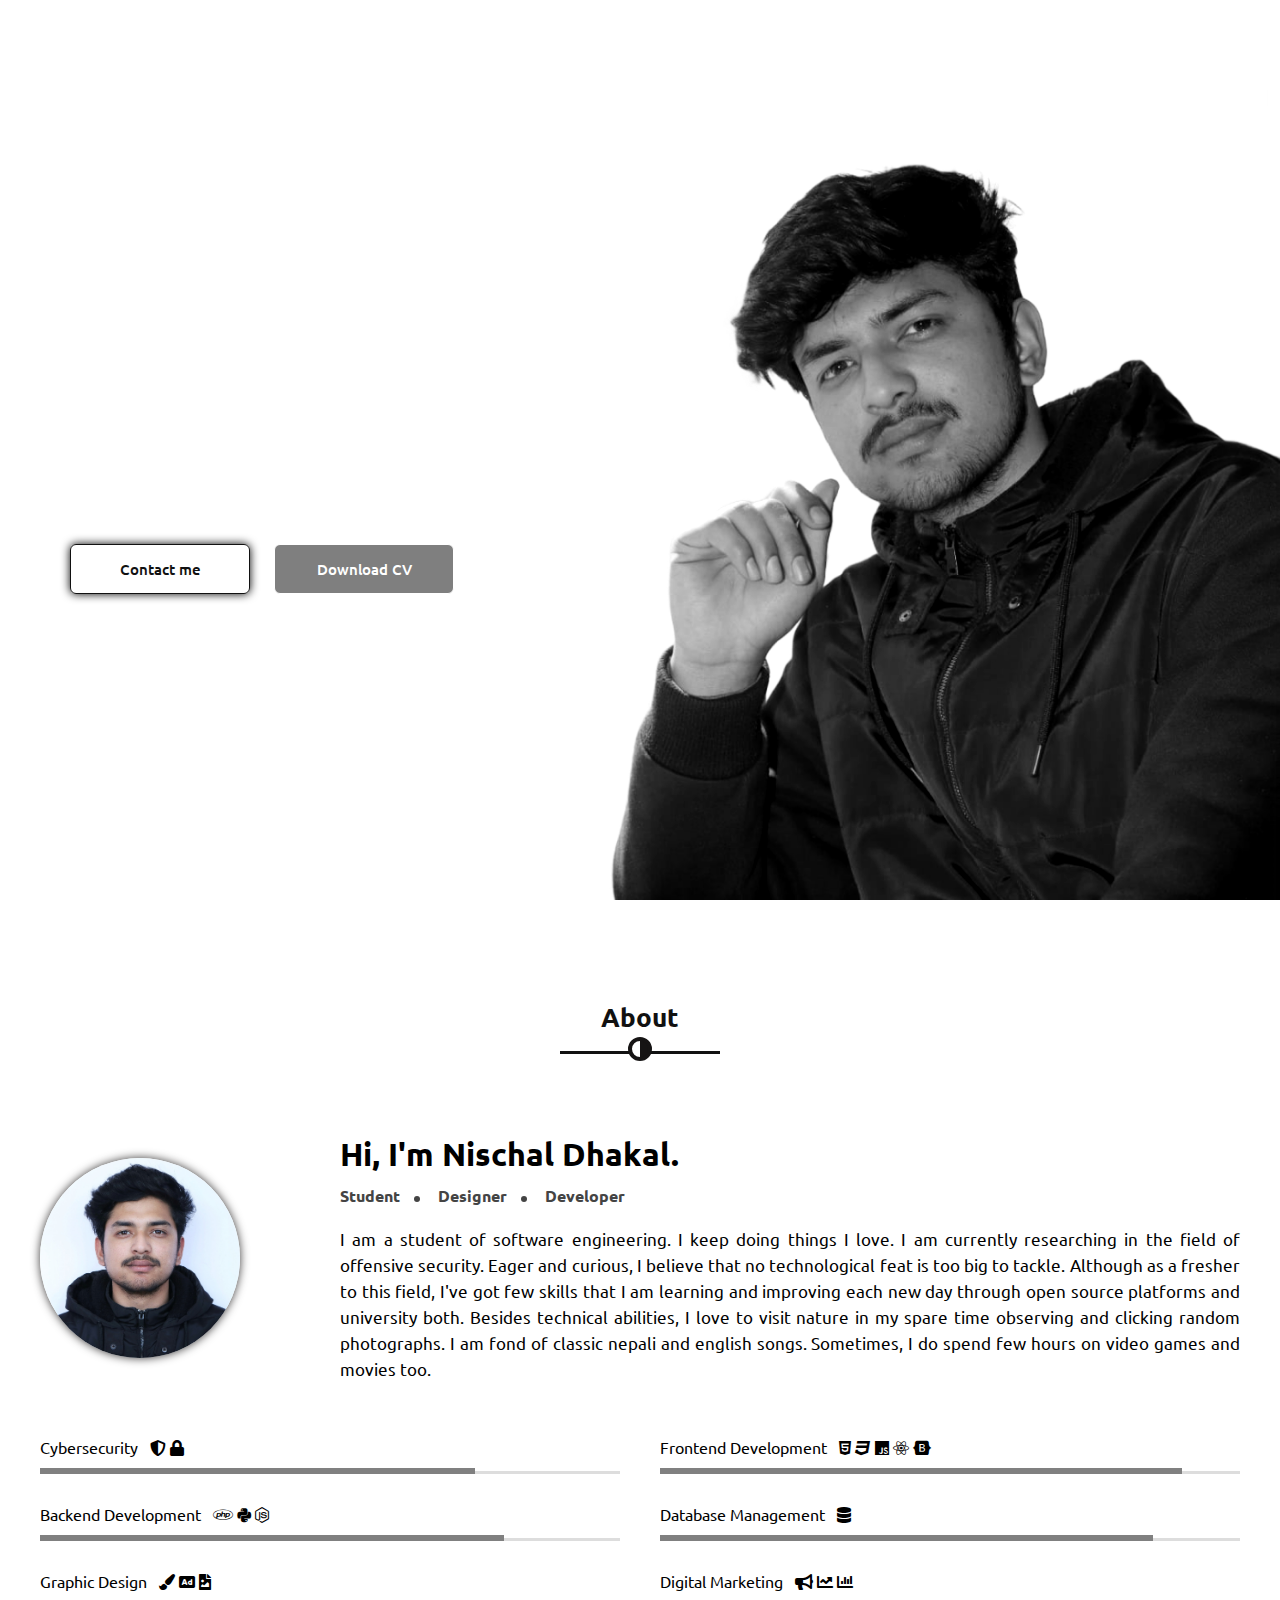
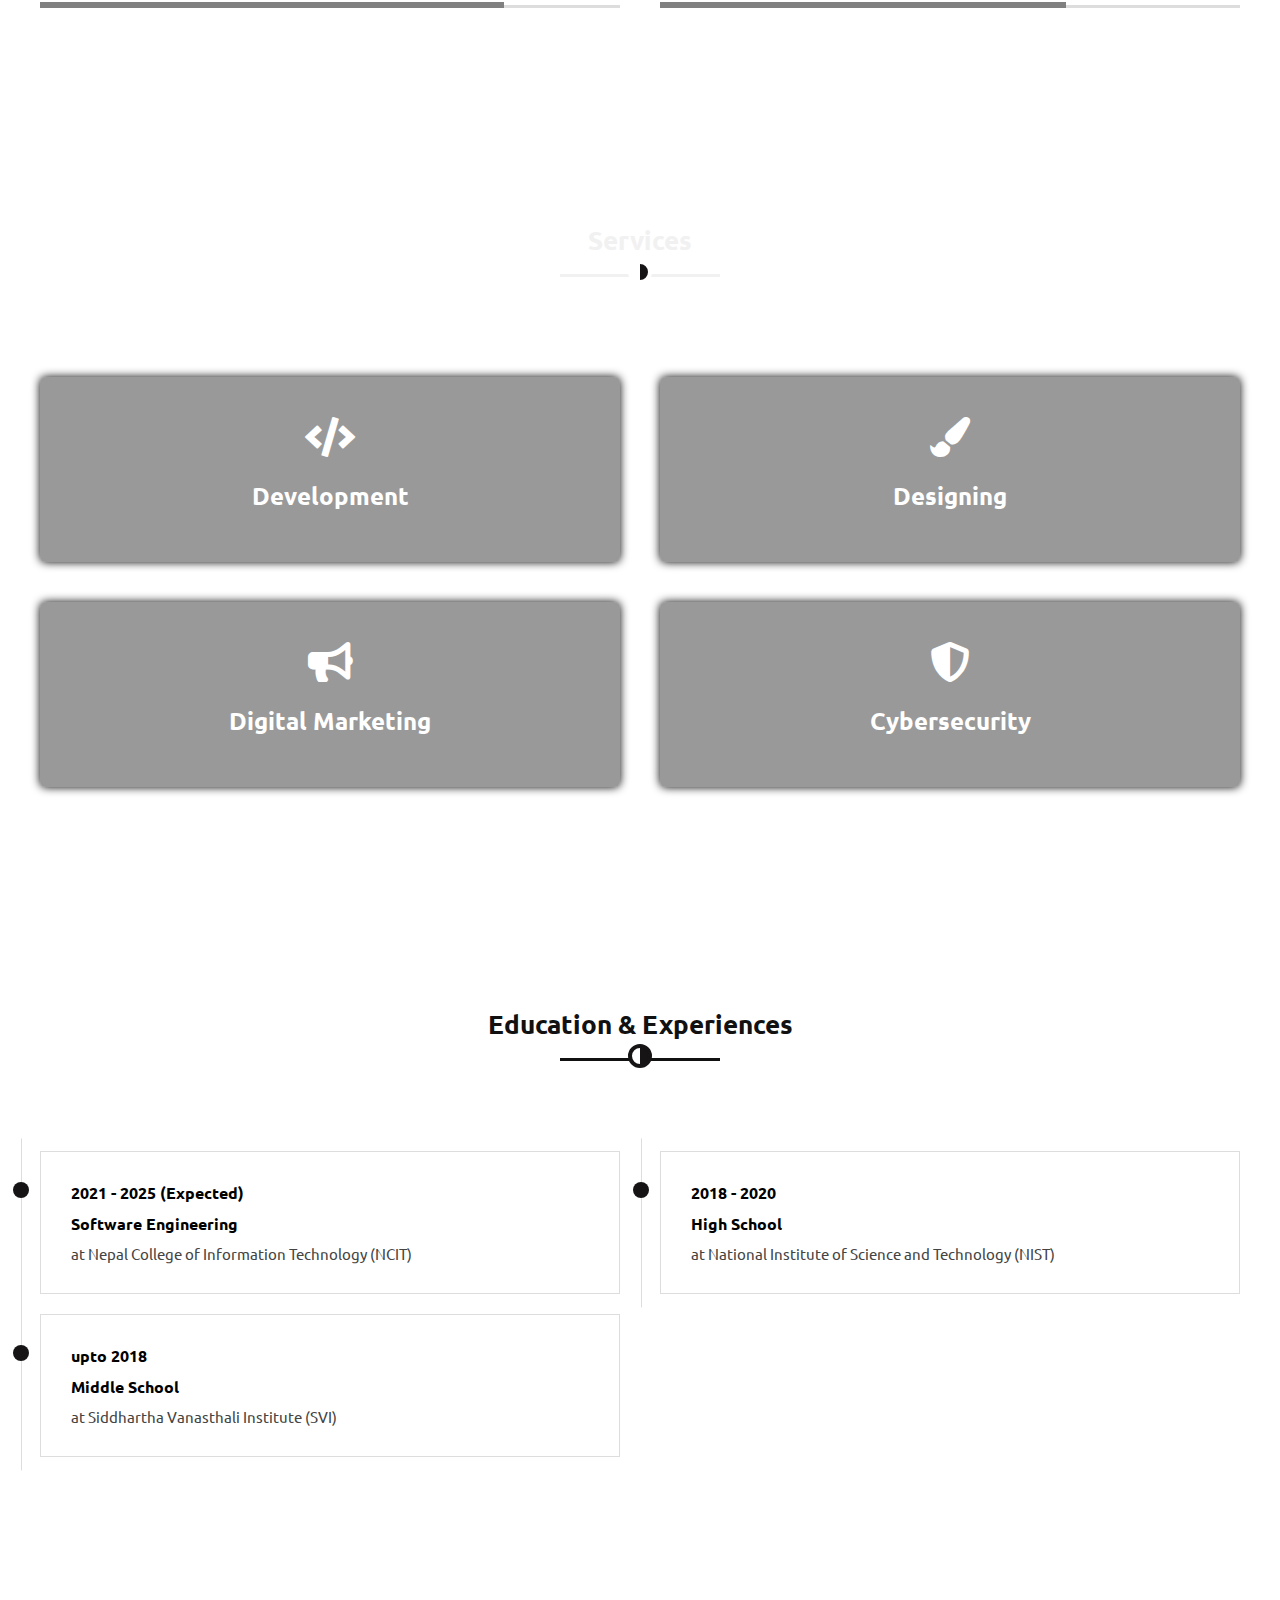
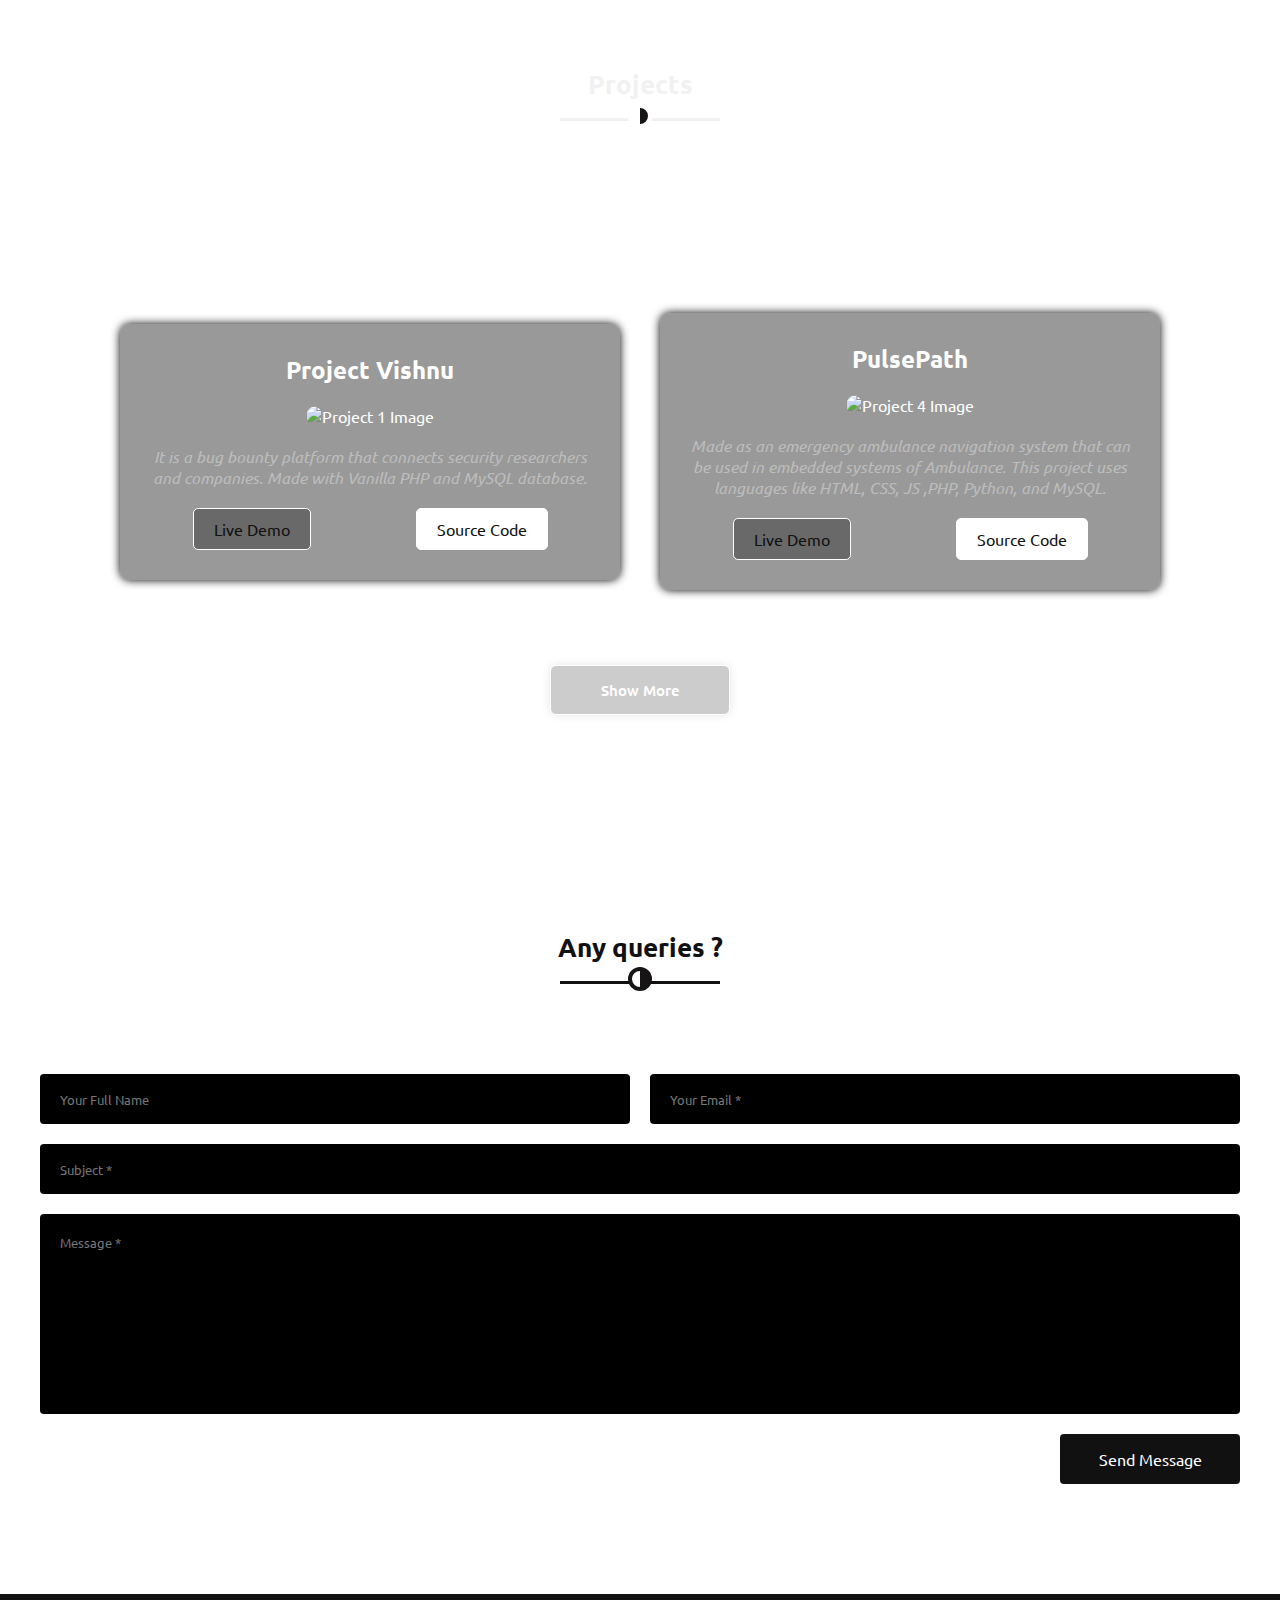
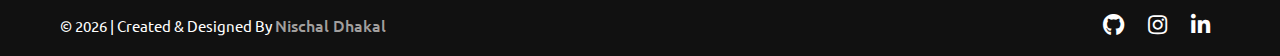
==== commit 2bb0f2d6: "GodZer0" ====
--- a/index.html
+++ b/index.html
@@ -707,6 +707,8 @@
         // goto #projects
         window.location.href = "#projects";
       });
+
+      
     </script>
   </body>
 </html>
--- a/css/style.css
+++ b/css/style.css
@@ -345,7 +345,7 @@
 }
 
 #home .buttons a:nth-child(1) {
-  background-color: rgb(255, 255, 255, 0.5);
+  background-color: rgb(255, 255, 255, 0.7);
   color: var(--primary);
   /* shadow */
   box-shadow: 0 0 10px rgb(0, 0, 0);
@@ -382,7 +382,23 @@
 .hero-image img {
   height: 100%;
   object-fit: cover;
-  filter: contrast(1.5) grayscale(1);
+  filter: contrast(1.2) grayscale(1) brightness(1);
+  transition: 0.3s linear;
+  animation: show 1s linear;
+}
+
+@keyframes show {
+  0% {
+    filter: contrast(1.2) grayscale(1) brightness(0);
+    transition: 0.3s linear;
+    opacity: 0.8;
+  }
+  100% {
+    opacity: 1;
+    filter: contrast(1.2) grayscale(1) brightness(1);
+    transition: 0.3s linear;
+    opacity: 0.8;
+  }
 }
 
 section {
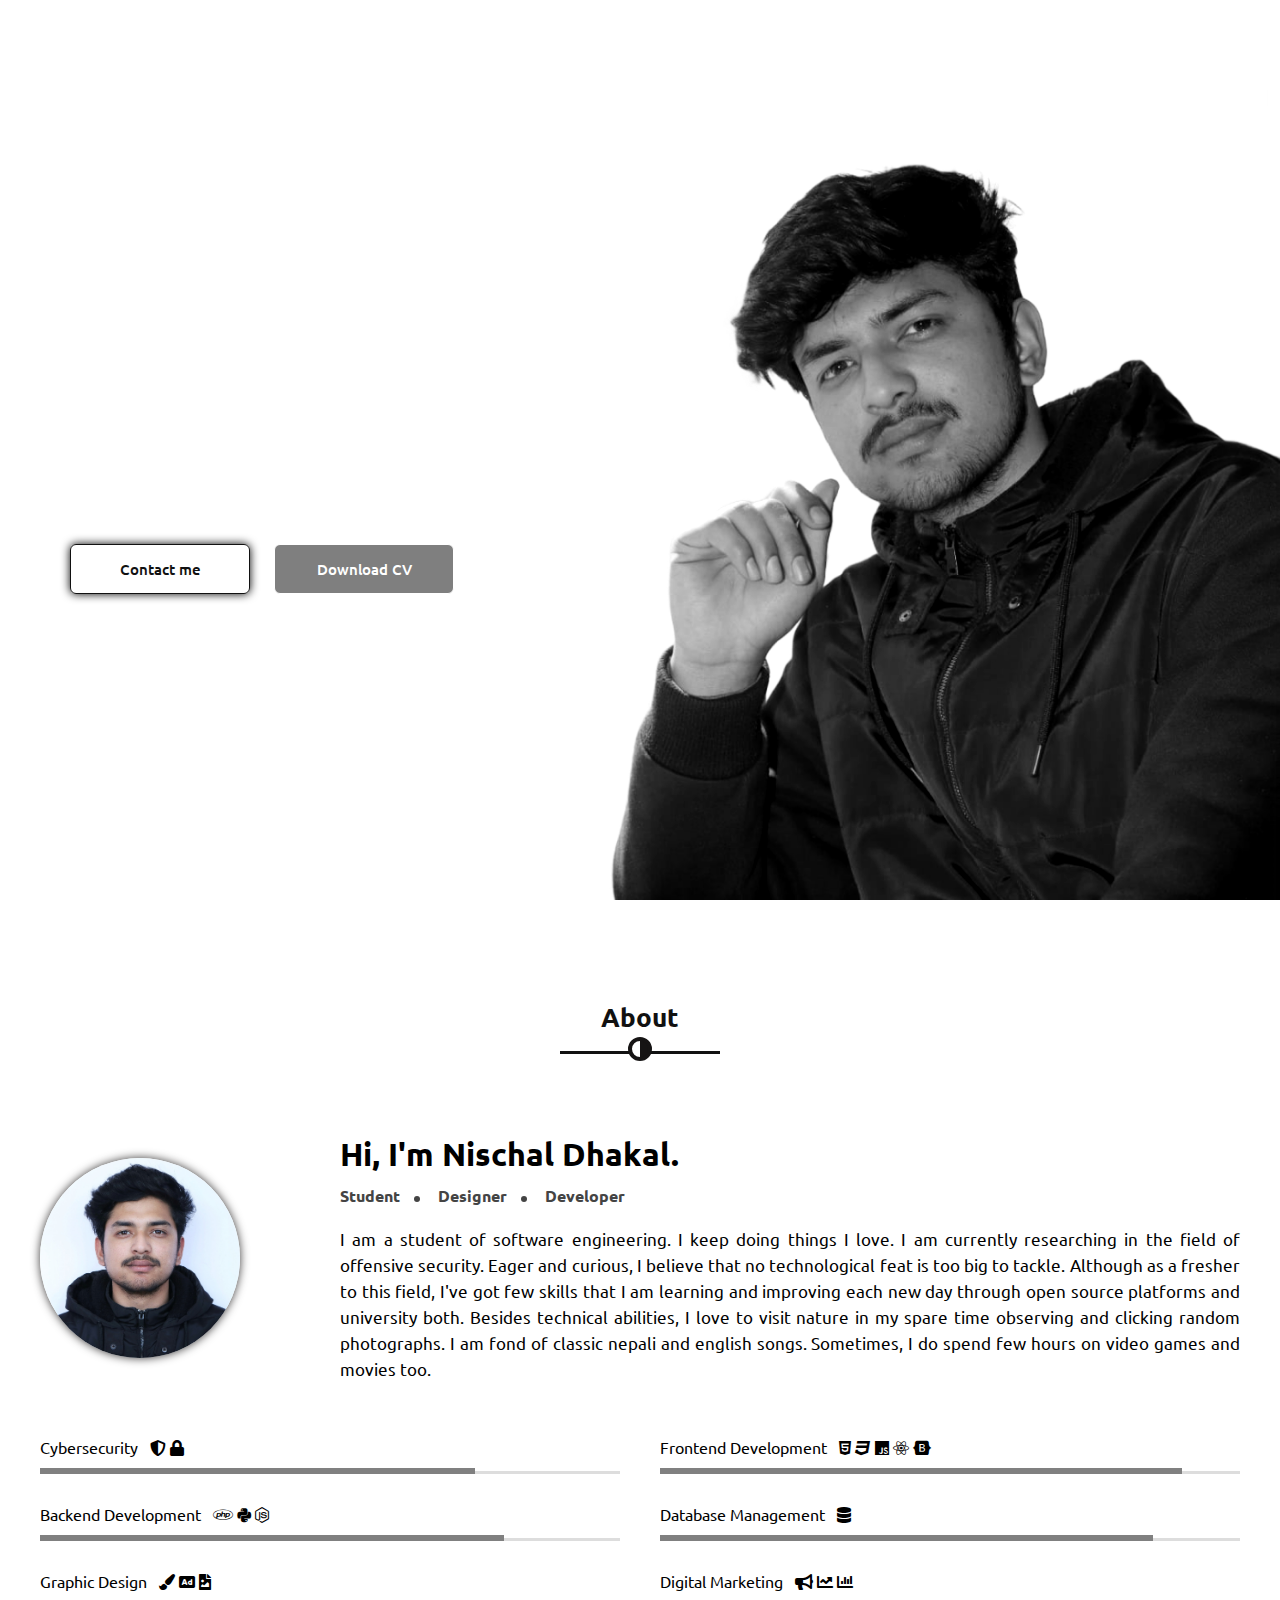
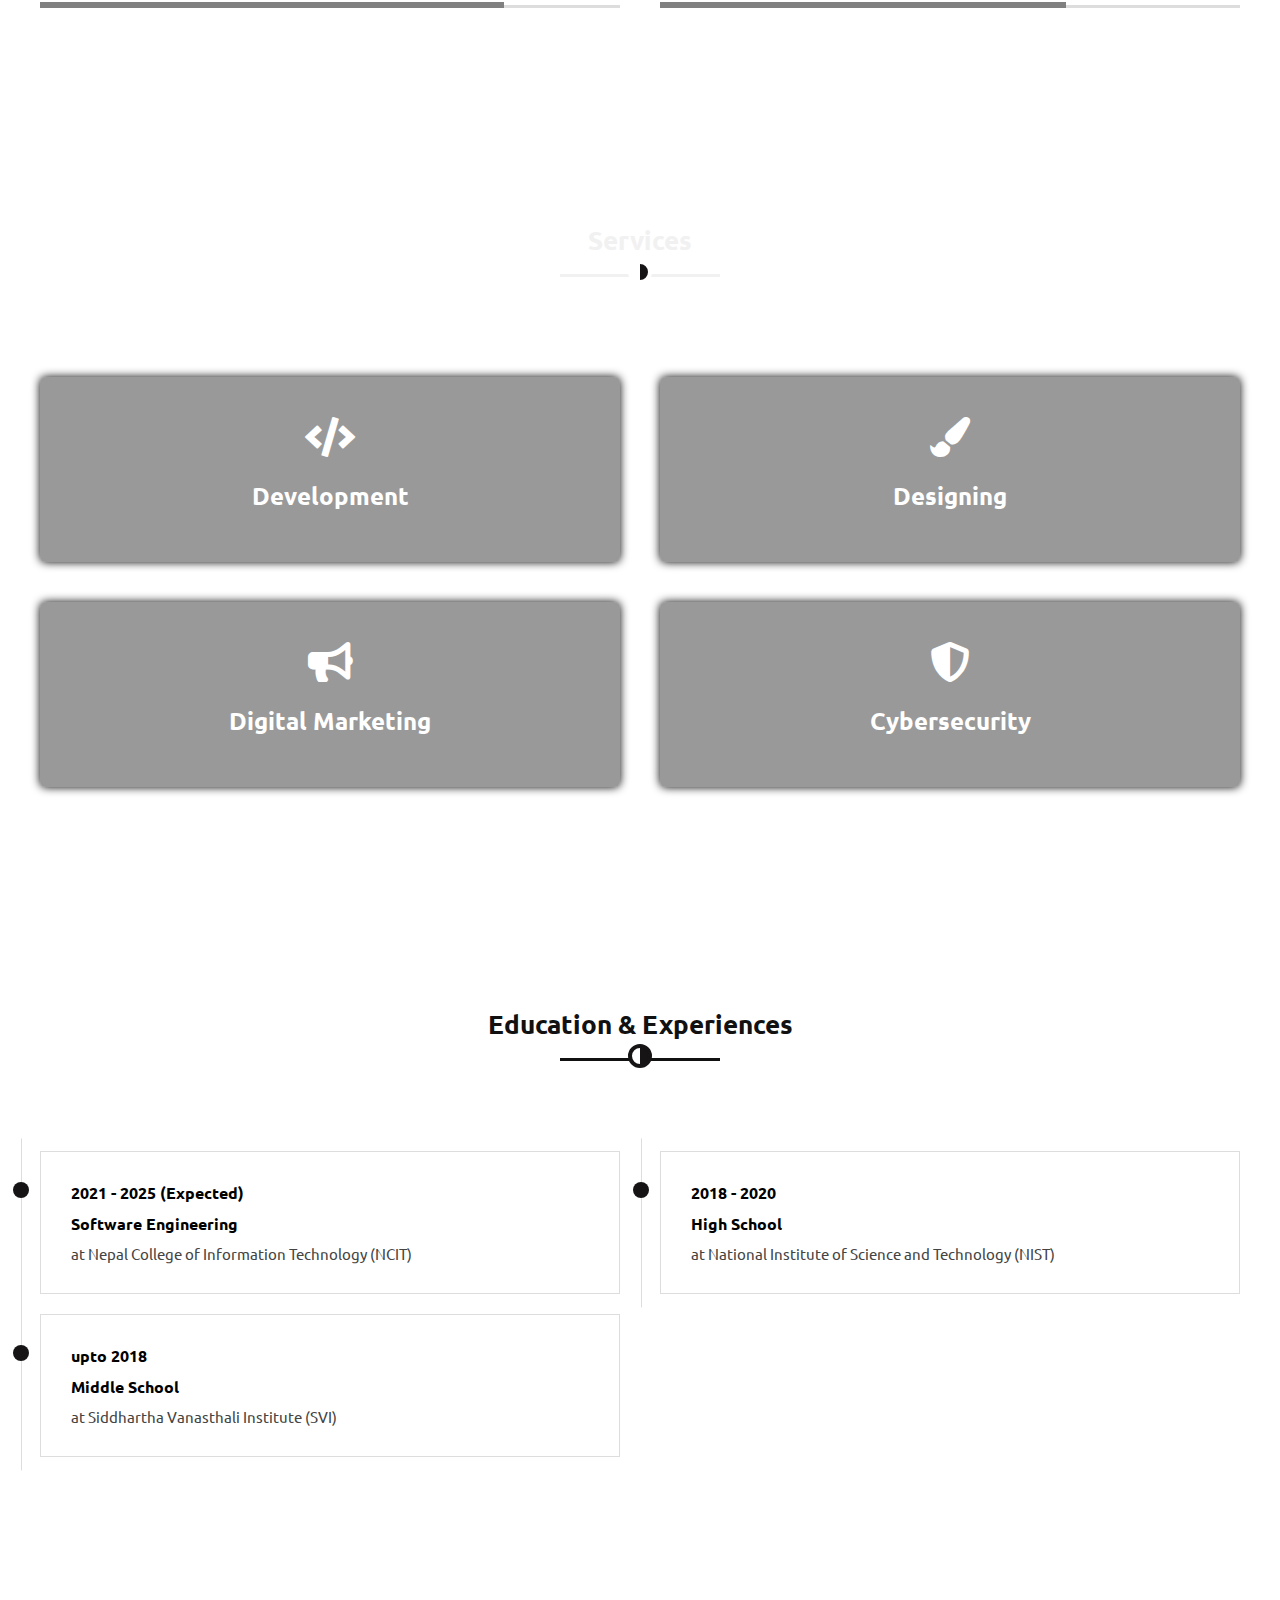
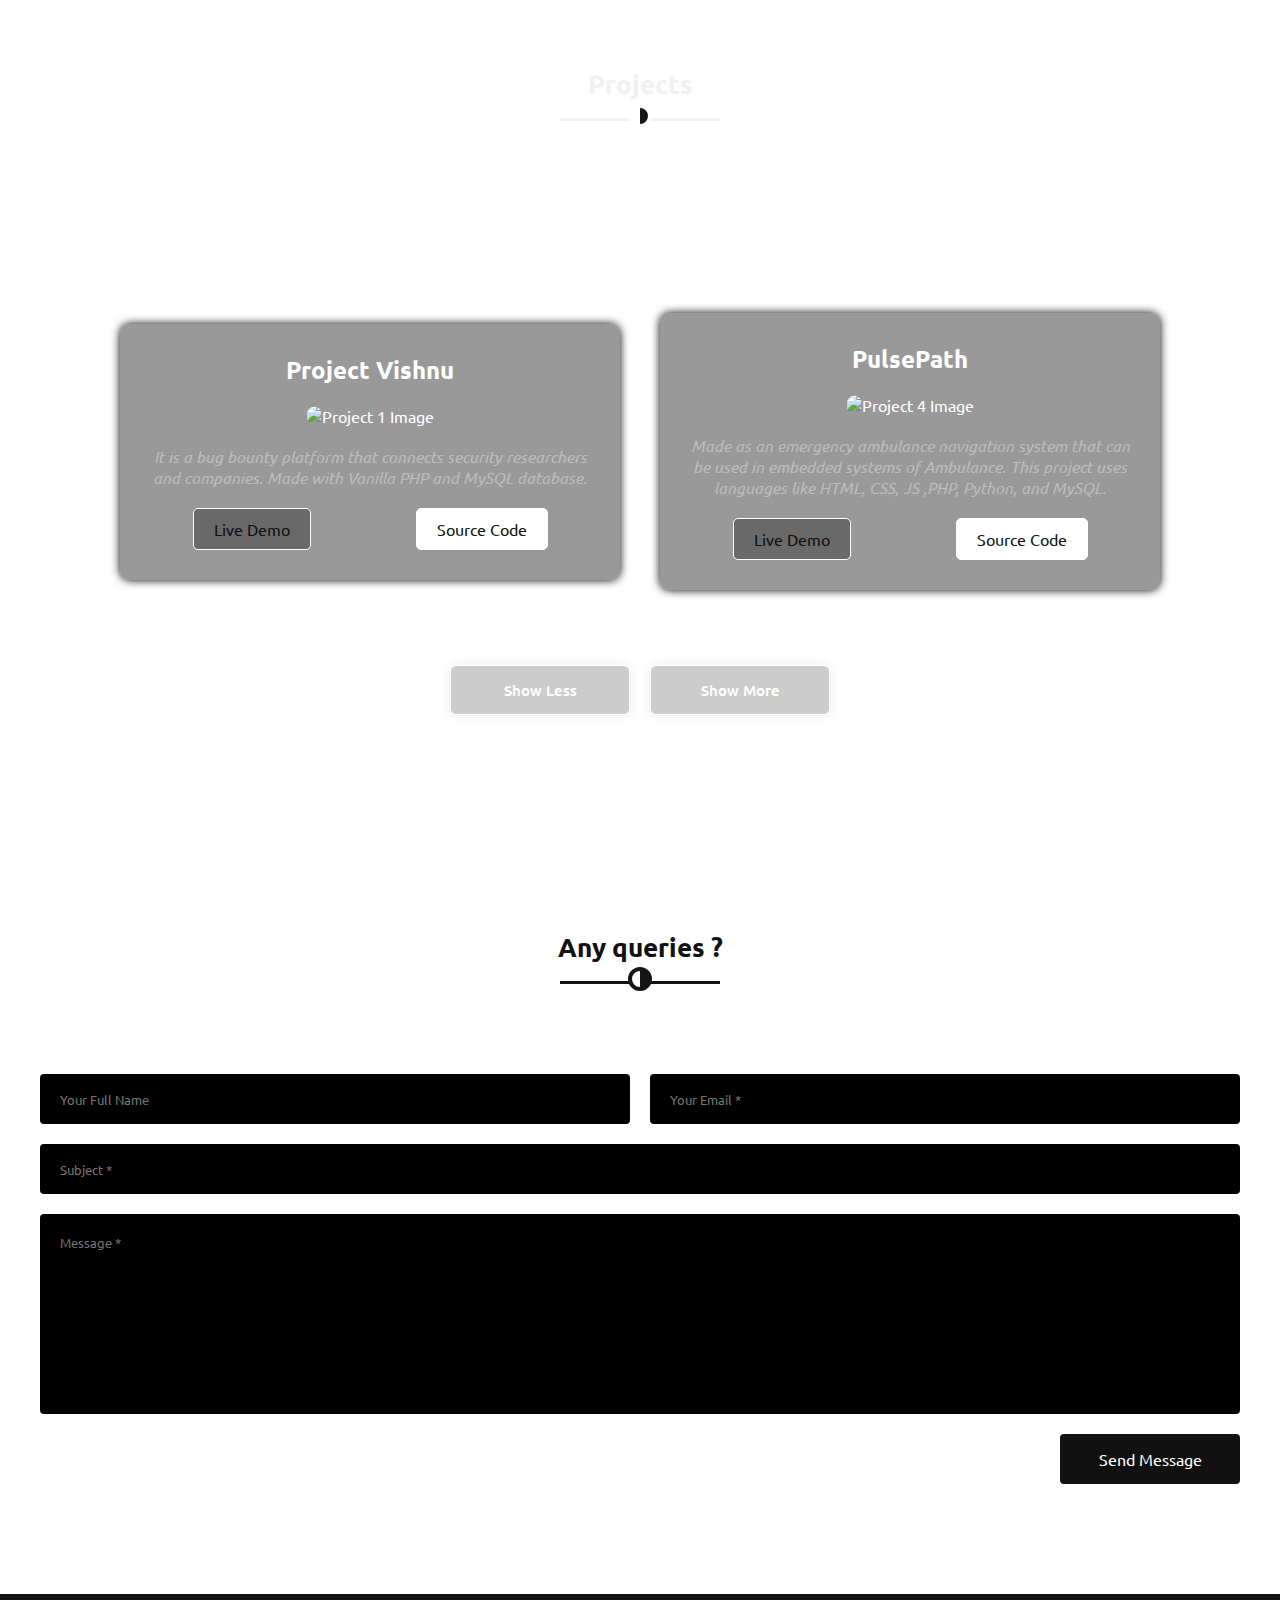
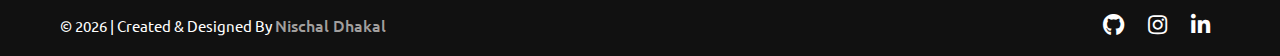
==== commit 9896e6f2: "GodZer0" ====
--- a/index.html
+++ b/index.html
@@ -531,24 +531,7 @@
             placeholder="Message *"
             required
           ></textarea>
-          <!-- Submitting.... -->
-          <div id="submitting" style=" display:none">
-           <span> 🔄 <br><br>Submitting... <br>
-            wait a moment...</span>
-          </div>
-          <!-- success message -->
-          <div id="success-message" style="color: green; display: none">
-           <span> ✅ <br><br>Sent Successful <br>
-            I will get back to you soon.</span>
-          </div>
-          <!-- error message -->
-          <div id="error-message" style="color: red; display:none">
-            <span>
-              ❌ <br> <br>Something went wrong
-            <br>
-            Please mail me at <strong>dnischal11@gmail.com</strong>
-            </span>
-          </div>
+          
           <input type="submit" value="Send Message" class="btn" id="submit-form"/>
           <input
             type="hidden"
@@ -603,22 +586,42 @@
       async
       src="https://www.googletagmanager.com/gtag/js?id=G-YP56M1P9J8"
     ></script>
+    <script src="https://cdn.jsdelivr.net/npm/sweetalert2@11"></script>
     <script>
       // find current year
       document.getElementById("year").innerHTML = new Date().getFullYear();
 
-      $("#previous").css("display", "none");
-
       //use ajax to submit form to https://formsubmit.co/ajax/2c0ff9022327706cd6181c8fafa99eb6/
       $(".contact-form").submit(function (e) {
+
+        // get email
+        var email = $("#email").val();
+        // check if email is valid using api
+        $.get(
+          "https://api.trumail.io/v2/lookups/json?email=" + email,
+          function (data) {
+            if (data.deliverable == false) {
+              Swal.fire({
+                title: "Invalid Email",
+                html: "Please enter a valid email address.",
+                icon: "error",
+              });
+              e.preventDefault();
+            }
+          }
+        );
         e.preventDefault();
         var form = $(this);
         var formdata = form.serialize();
         // show submitting message
-        $("#submitting").css("display", "flex");
-        // hide all messages
-        $("#success-message").css("display", "none");
-        $("#error-message").css("display", "none");
+        Swal.fire({
+          title: "Submitting...",
+          html: "Please wait a moment...",
+          didOpen: () => {
+            Swal.showLoading();
+          },
+        });
+      
         
         // disable the submit button
         $("#submit-form").attr("disabled", true);
@@ -631,27 +634,25 @@
           url: "https://formsubmit.co/ajax/2c0ff9022327706cd6181c8fafa99eb6",
           data: formdata,
           success: function () {
-            $("#submitting").css("display", "none");
-            $("#success-message").css("display", "flex");
+            Swal.fire({
+              title: "Sent Successful",
+              html: "I will get back to you soon.",
+              icon: "success",
+            });
             form.trigger("reset");
-            // after 2 seconds, hide the success message
-            setTimeout(function () {
-              $("#success-message").css("display", "none");
-            }, 2000);
+            
             // enable the submit button
             $("#submit-form").attr("disabled", false);
             // enable scrolling
             $("body").css("overflow", "auto");
           },
           error: function () {
-            $("#error-message").css("display", "flex");
-            $("#submitting").css("display", "none");
-            // after 5 seconds, hide the error message
-            setTimeout(function () {
-              $("#error-message").css("display", "none");
-            }, 5000);
-            // enable the submit button
-            $("#submit-form").attr("disabled", false);
+           Swal.fire({
+              title: "Something went wrong",
+              html: "Please mail me at <strong>dnischal11@gmail.com</strong>",
+              icon: "error",
+              showCloseButton: true,
+            });
             // enable scrolling
             $("body").css("overflow", "auto");
           },
--- a/css/style.css
+++ b/css/style.css
@@ -1002,37 +1002,3 @@
     max-width: 100%;
   }
 }
-
-#submitting,
-#success-message,
-#error-message {
-  align-items: center;
-  justify-content: center;
-  position: fixed;
-  top: 0%;
-  left: 0%;
-  width: 100%;
-  height: 100%;
-  z-index: 9999;
-  display: flex;
-  flex-direction: column;
-  gap: 20px;
-  color: var(--secondary);
-  background-color: rgb(0, 0, 0, 0.8);
-  text-align: center;
-}
-
-#error-message span,
-#success-message span,
-#submitting span {
-  padding: 10%;
-  background-color: var(--primary);
-  border-radius: 10px;
-  font-size: 20px;
-  font-weight: 700;
-  text-align: center;
-  width: 50%;
-  margin: 0 auto;
-  box-shadow: 0 0 10px rgba(0, 0, 0);
-  transition: 0.3s linear;
-}
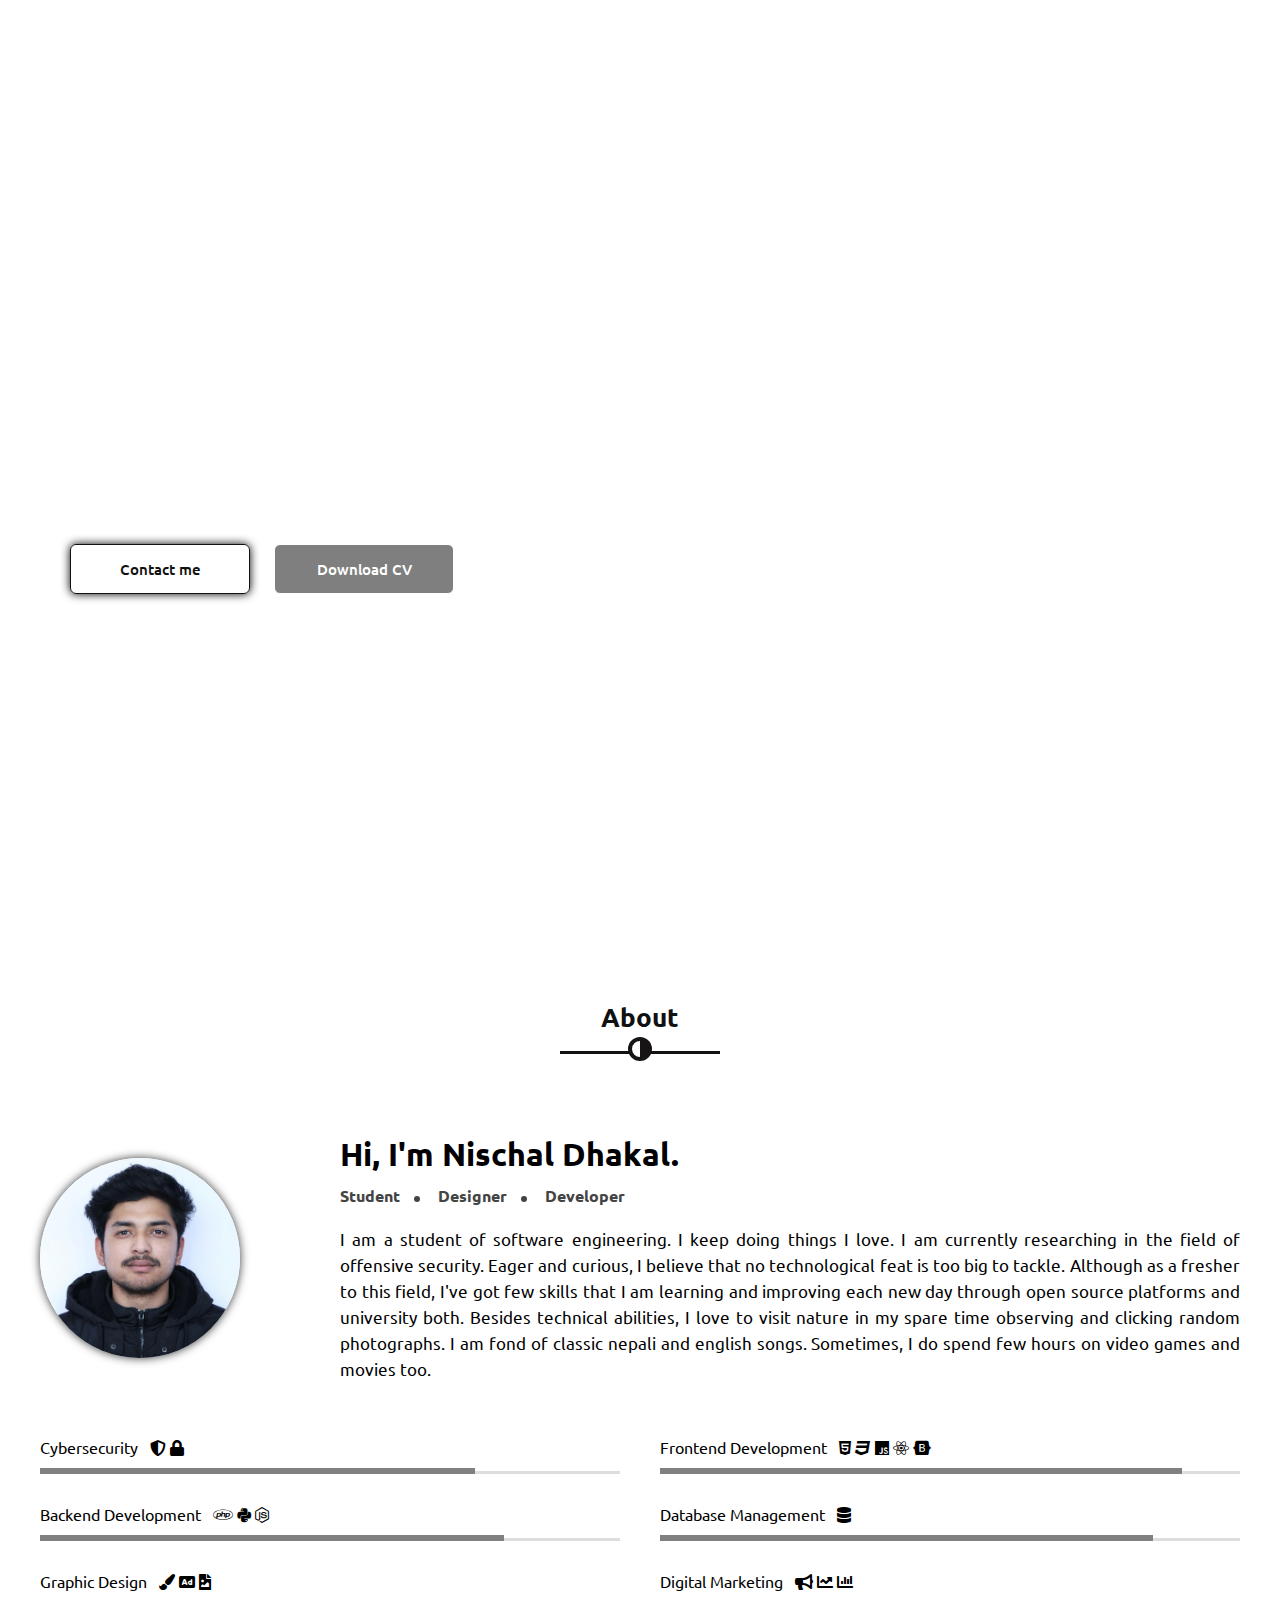
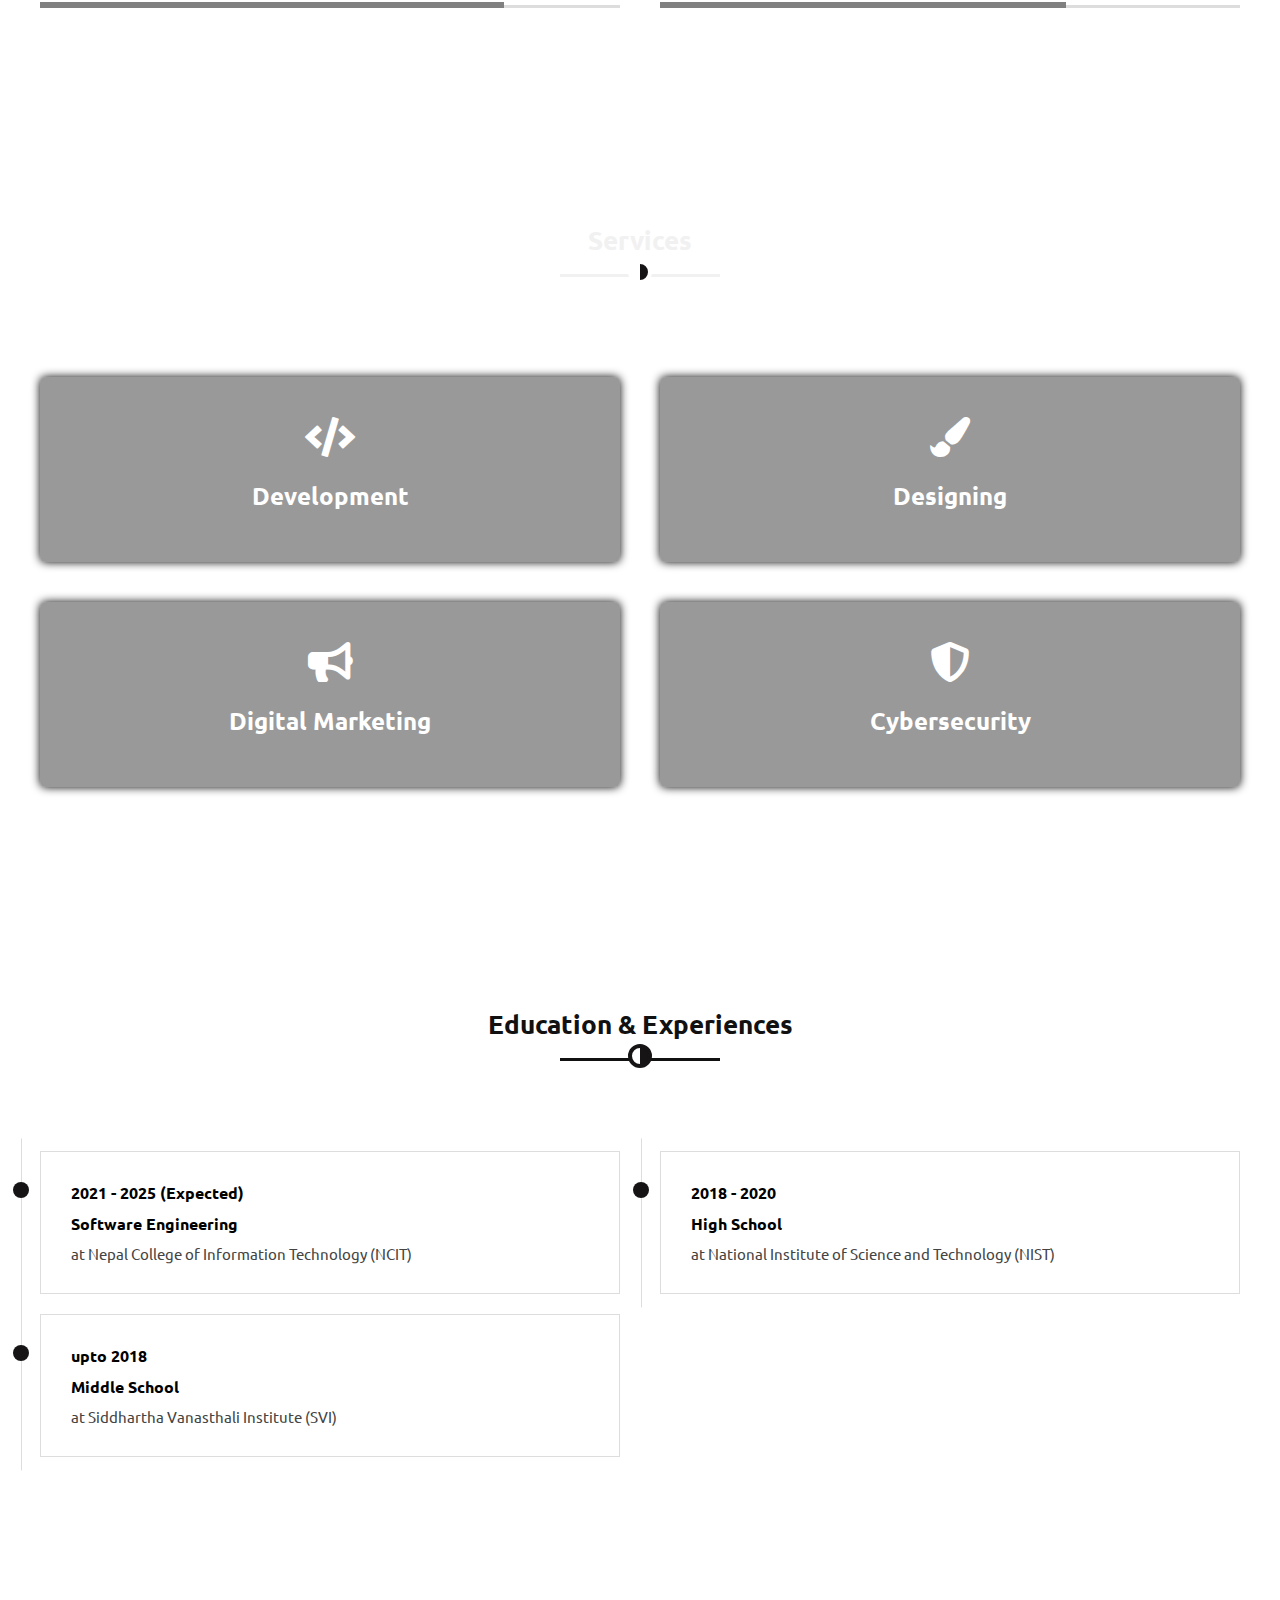
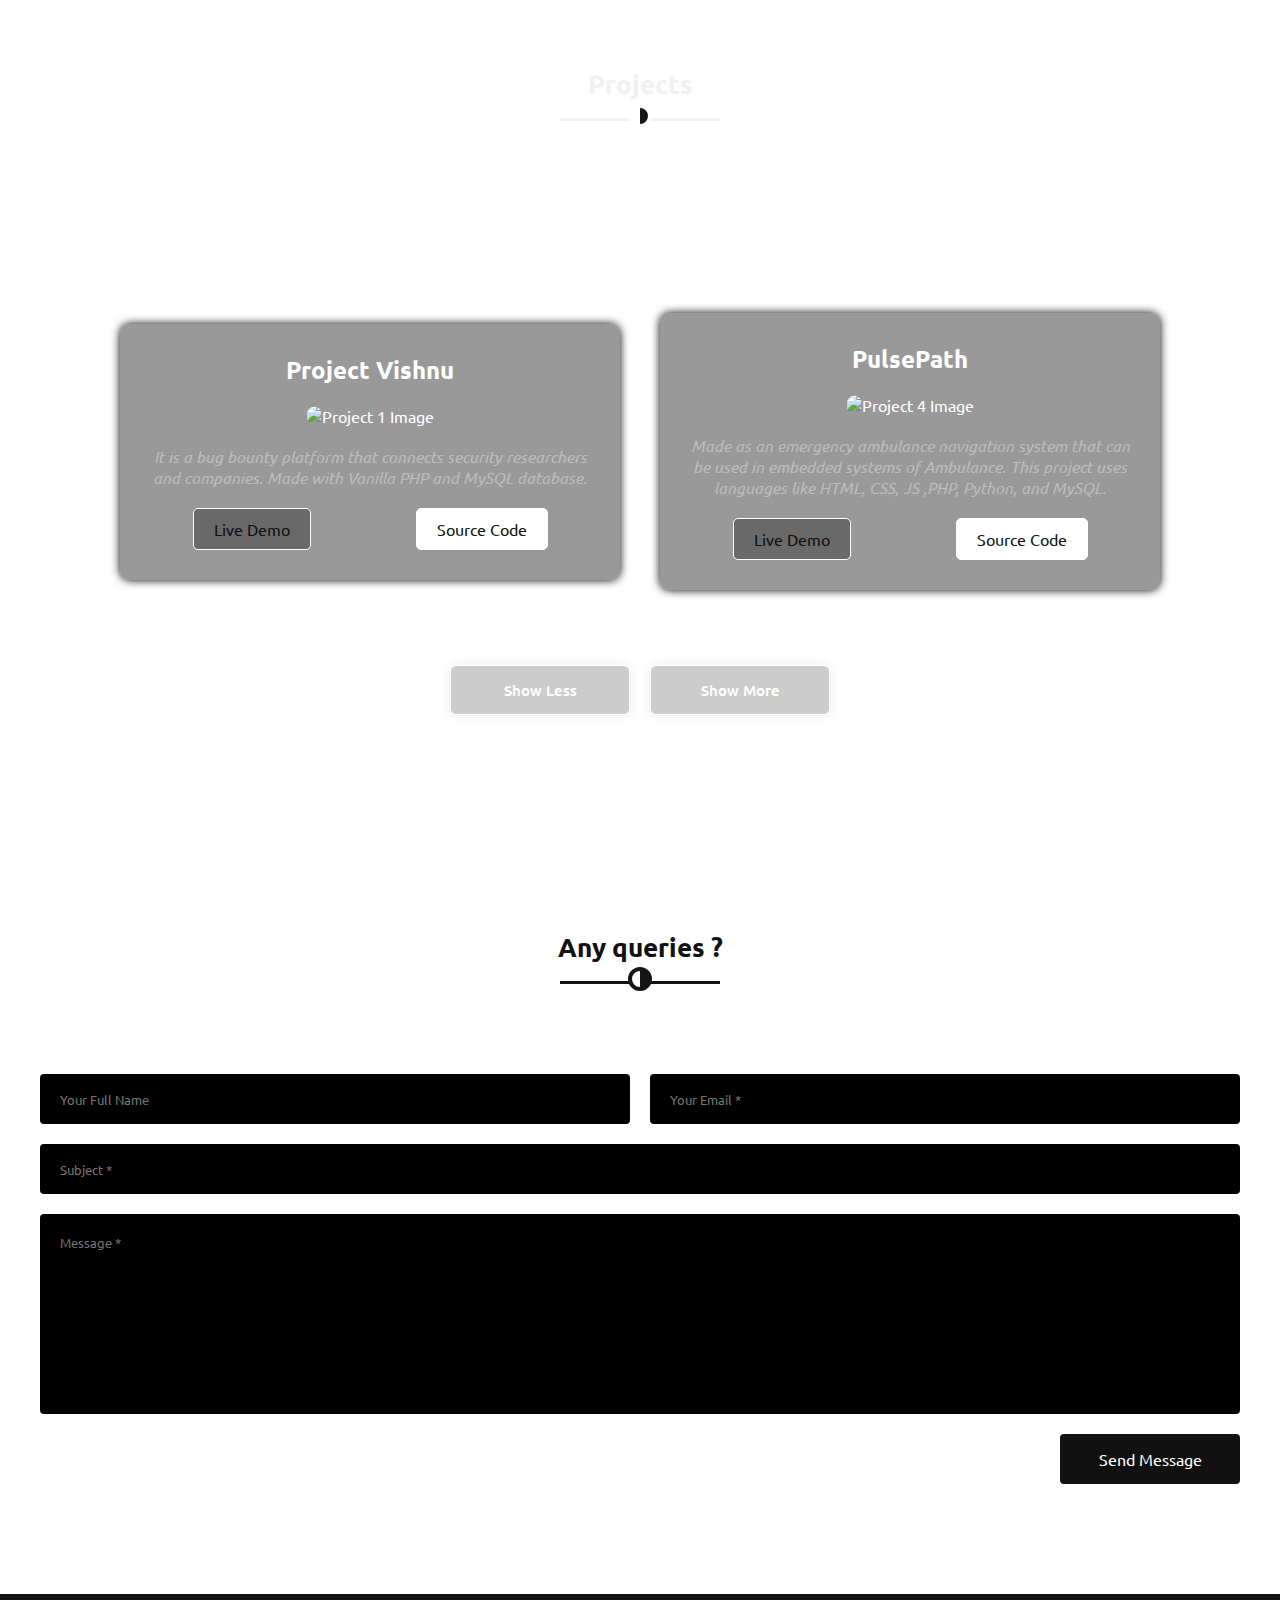
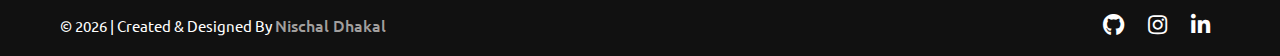
==== commit 3cb6af7c: "Update index.html" ====
--- a/index.html
+++ b/index.html
@@ -153,13 +153,6 @@
             >
           </div>
         </div>
-        <div class="hero-image">
-          <img
-            src="images/heroimg.png"
-            alt="Nischal Dhakal"
-            class="hero-image"
-          />
-        </div>
       </div>
     </section>
 
